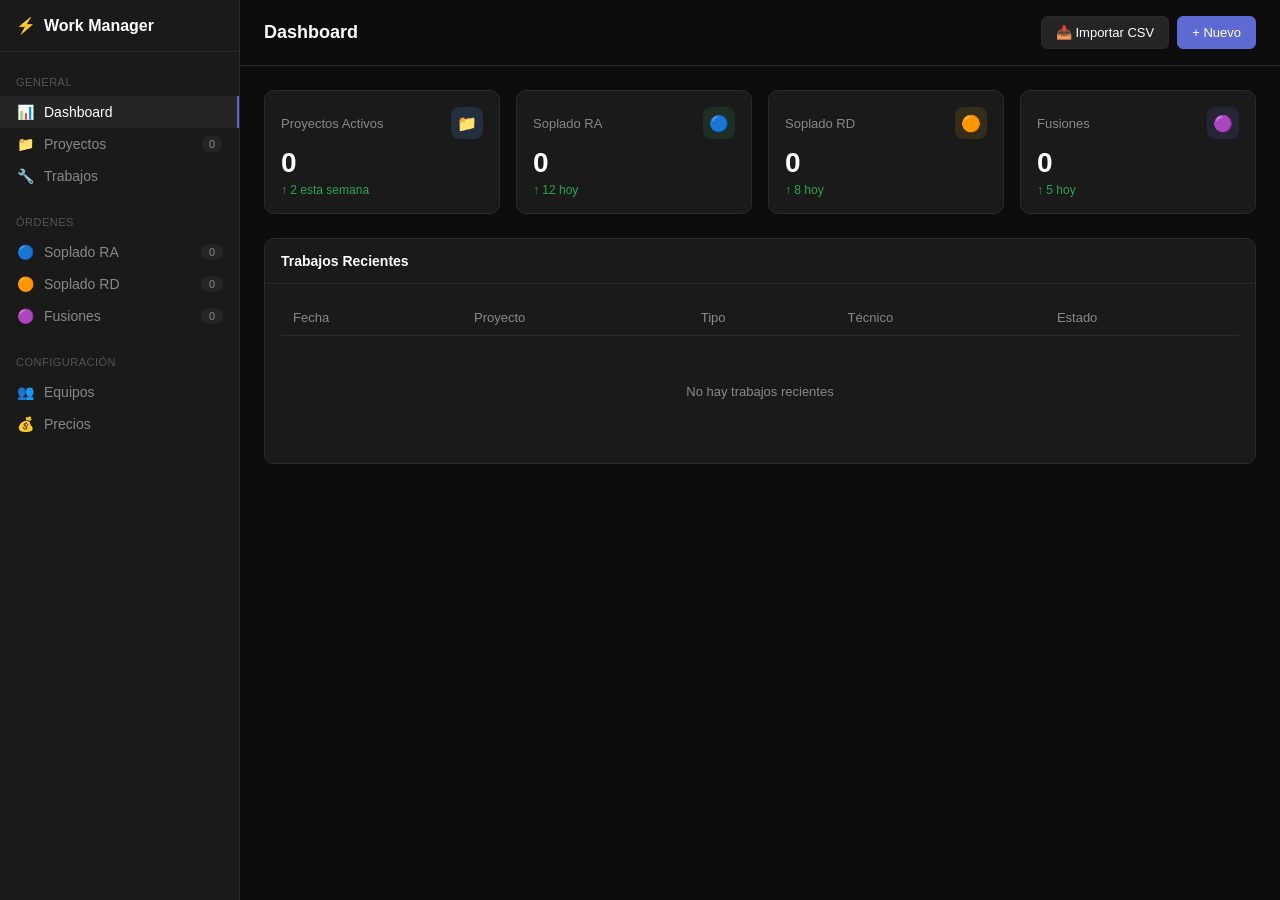
==== admin.html @ 39919bf6 "feat: Admin moderno estilo Linear/Notion con dark mode - Dashboard con KPIs y trabajos recientes - G" ====
<!DOCTYPE html>
<html lang="es">
<head>
    <meta charset="UTF-8">
    <meta name="viewport" content="width=device-width, initial-scale=1.0">
    <title>Work Manager - Admin</title>
    <style>
        * { margin: 0; padding: 0; box-sizing: border-box; }
        :root {
            --bg-primary: #0d0d0d;
            --bg-secondary: #1a1a1a;
            --bg-tertiary: #252525;
            --border: #2a2a2a;
            --text-primary: #ffffff;
            --text-secondary: #888;
            --text-muted: #555;
            --accent: #5e6ad2;
            --accent-hover: #6e7ae2;
            --success: #2da44e;
            --warning: #d29922;
            --danger: #f85149;
            --info: #58a6ff;
        }
        body {
            font-family: -apple-system, BlinkMacSystemFont, 'Segoe UI', Roboto, sans-serif;
            background: var(--bg-primary);
            color: var(--text-primary);
            display: flex;
            min-height: 100vh;
        }
        
        /* Sidebar */
        .sidebar {
            width: 240px;
            background: var(--bg-secondary);
            border-right: 1px solid var(--border);
            padding: 16px 0;
            display: flex;
            flex-direction: column;
        }
        .sidebar-header {
            padding: 0 16px 16px;
            border-bottom: 1px solid var(--border);
            margin-bottom: 8px;
        }
        .sidebar-header h1 {
            font-size: 16px;
            font-weight: 600;
            display: flex;
            align-items: center;
            gap: 8px;
        }
        .sidebar-header h1::before {
            content: "⚡";
        }
        .nav-section {
            padding: 8px 0;
        }
        .nav-section-title {
            font-size: 11px;
            text-transform: uppercase;
            color: var(--text-muted);
            padding: 8px 16px;
            letter-spacing: 0.5px;
        }
        .nav-item {
            display: flex;
            align-items: center;
            gap: 10px;
            padding: 8px 16px;
            color: var(--text-secondary);
            cursor: pointer;
            transition: all 0.15s;
            font-size: 14px;
        }
        .nav-item:hover {
            background: var(--bg-tertiary);
            color: var(--text-primary);
        }
        .nav-item.active {
            background: var(--bg-tertiary);
            color: var(--text-primary);
            border-right: 2px solid var(--accent);
        }
        .nav-item .icon { width: 18px; text-align: center; }
        .nav-item .badge {
            margin-left: auto;
            background: var(--bg-tertiary);
            padding: 2px 8px;
            border-radius: 10px;
            font-size: 11px;
        }
        
        /* Main Content */
        .main {
            flex: 1;
            display: flex;
            flex-direction: column;
            overflow: hidden;
        }
        .header {
            padding: 16px 24px;
            border-bottom: 1px solid var(--border);
            display: flex;
            align-items: center;
            justify-content: space-between;
        }
        .header h2 {
            font-size: 18px;
            font-weight: 600;
        }
        .header-actions {
            display: flex;
            gap: 8px;
        }
        .btn {
            padding: 8px 14px;
            border-radius: 6px;
            font-size: 13px;
            font-weight: 500;
            cursor: pointer;
            border: 1px solid var(--border);
            background: var(--bg-tertiary);
            color: var(--text-primary);
            transition: all 0.15s;
        }
        .btn:hover { background: #333; }
        .btn-primary {
            background: var(--accent);
            border-color: var(--accent);
        }
        .btn-primary:hover { background: var(--accent-hover); }
        
        .content {
            flex: 1;
            overflow-y: auto;
            padding: 24px;
        }
        
        /* KPI Cards */
        .kpi-grid {
            display: grid;
            grid-template-columns: repeat(auto-fit, minmax(200px, 1fr));
            gap: 16px;
            margin-bottom: 24px;
        }
        .kpi-card {
            background: var(--bg-secondary);
            border: 1px solid var(--border);
            border-radius: 10px;
            padding: 16px;
        }
        .kpi-header {
            display: flex;
            align-items: center;
            justify-content: space-between;
            margin-bottom: 8px;
        }
        .kpi-label {
            font-size: 13px;
            color: var(--text-secondary);
        }
        .kpi-icon {
            width: 32px;
            height: 32px;
            border-radius: 8px;
            display: flex;
            align-items: center;
            justify-content: center;
            font-size: 16px;
        }
        .kpi-icon.blue { background: rgba(88, 166, 255, 0.15); }
        .kpi-icon.green { background: rgba(45, 164, 78, 0.15); }
        .kpi-icon.orange { background: rgba(210, 153, 34, 0.15); }
        .kpi-icon.purple { background: rgba(94, 106, 210, 0.15); }
        .kpi-value {
            font-size: 28px;
            font-weight: 600;
        }
        .kpi-trend {
            font-size: 12px;
            margin-top: 4px;
        }
        .kpi-trend.up { color: var(--success); }
        .kpi-trend.down { color: var(--danger); }
        
        /* Cards */
        .card {
            background: var(--bg-secondary);
            border: 1px solid var(--border);
            border-radius: 10px;
            margin-bottom: 16px;
        }
        .card-header {
            padding: 14px 16px;
            border-bottom: 1px solid var(--border);
            display: flex;
            align-items: center;
            justify-content: space-between;
        }
        .card-title {
            font-size: 14px;
            font-weight: 600;
        }
        .card-body { padding: 16px; }
        
        /* Tables */
        .table-container {
            overflow-x: auto;
        }
        table {
            width: 100%;
            border-collapse: collapse;
            font-size: 13px;
        }
        th {
            text-align: left;
            padding: 10px 12px;
            color: var(--text-secondary);
            font-weight: 500;
            border-bottom: 1px solid var(--border);
        }
        td {
            padding: 12px;
            border-bottom: 1px solid var(--border);
        }
        tr:hover td { background: var(--bg-tertiary); }
        tr:last-child td { border-bottom: none; }
        
        /* Badges */
        .badge {
            display: inline-block;
            padding: 3px 8px;
            border-radius: 4px;
            font-size: 11px;
            font-weight: 500;
        }
        .badge-blue { background: rgba(88, 166, 255, 0.15); color: var(--info); }
        .badge-green { background: rgba(45, 164, 78, 0.15); color: var(--success); }
        .badge-orange { background: rgba(210, 153, 34, 0.15); color: var(--warning); }
        .badge-red { background: rgba(248, 81, 73, 0.15); color: var(--danger); }
        .badge-purple { background: rgba(94, 106, 210, 0.15); color: var(--accent); }
        .badge-gray { background: var(--bg-tertiary); color: var(--text-secondary); }
        
        /* Progress */
        .progress {
            height: 6px;
            background: var(--bg-tertiary);
            border-radius: 3px;
            overflow: hidden;
        }
        .progress-bar {
            height: 100%;
            background: var(--accent);
            transition: width 0.3s;
        }
        .progress-bar.green { background: var(--success); }
        
        /* Section visibility */
        .section { display: none; }
        .section.active { display: block; }
        
        /* Forms */
        .form-group { margin-bottom: 16px; }
        .form-label {
            display: block;
            font-size: 13px;
            color: var(--text-secondary);
            margin-bottom: 6px;
        }
        .form-input {
            width: 100%;
            padding: 10px 12px;
            background: var(--bg-tertiary);
            border: 1px solid var(--border);
            border-radius: 6px;
            color: var(--text-primary);
            font-size: 14px;
        }
        .form-input:focus {
            outline: none;
            border-color: var(--accent);
        }
        
        /* Modal */
        .modal-overlay {
            display: none;
            position: fixed;
            inset: 0;
            background: rgba(0,0,0,0.7);
            align-items: center;
            justify-content: center;
            z-index: 1000;
        }
        .modal-overlay.show { display: flex; }
        .modal {
            background: var(--bg-secondary);
            border: 1px solid var(--border);
            border-radius: 12px;
            width: 100%;
            max-width: 500px;
            max-height: 90vh;
            overflow: hidden;
        }
        .modal-header {
            padding: 16px;
            border-bottom: 1px solid var(--border);
            display: flex;
            align-items: center;
            justify-content: space-between;
        }
        .modal-title { font-size: 16px; font-weight: 600; }
        .modal-close {
            background: none;
            border: none;
            color: var(--text-secondary);
            font-size: 20px;
            cursor: pointer;
        }
        .modal-body { padding: 16px; overflow-y: auto; }
        .modal-footer {
            padding: 16px;
            border-top: 1px solid var(--border);
            display: flex;
            justify-content: flex-end;
            gap: 8px;
        }
        
        /* Empty state */
        .empty-state {
            text-align: center;
            padding: 48px;
            color: var(--text-secondary);
        }
        .empty-state .icon { font-size: 48px; margin-bottom: 16px; }
        
        /* Actions column */
        .actions { display: flex; gap: 4px; }
        .action-btn {
            padding: 4px 8px;
            background: var(--bg-tertiary);
            border: 1px solid var(--border);
            border-radius: 4px;
            cursor: pointer;
            font-size: 12px;
        }
        .action-btn:hover { background: #333; }
    </style>
</head>
<body>
    <!-- Sidebar -->
    <aside class="sidebar">
        <div class="sidebar-header">
            <h1>Work Manager</h1>
        </div>
        <nav class="nav-section">
            <div class="nav-section-title">General</div>
            <div class="nav-item active" data-section="dashboard">
                <span class="icon">📊</span> Dashboard
            </div>
            <div class="nav-item" data-section="projects">
                <span class="icon">📁</span> Proyectos
                <span class="badge" id="projectCount">0</span>
            </div>
            <div class="nav-item" data-section="works">
                <span class="icon">🔧</span> Trabajos
            </div>
        </nav>
        <nav class="nav-section">
            <div class="nav-section-title">Órdenes</div>
            <div class="nav-item" data-section="soplado-ra">
                <span class="icon">🔵</span> Soplado RA
                <span class="badge" id="raCount">0</span>
            </div>
            <div class="nav-item" data-section="soplado-rd">
                <span class="icon">🟠</span> Soplado RD
                <span class="badge" id="rdCount">0</span>
            </div>
            <div class="nav-item" data-section="fusion">
                <span class="icon">🟣</span> Fusiones
                <span class="badge" id="fusionCount">0</span>
            </div>
        </nav>
        <nav class="nav-section">
            <div class="nav-section-title">Configuración</div>
            <div class="nav-item" data-section="teams">
                <span class="icon">👥</span> Equipos
            </div>
            <div class="nav-item" data-section="prices">
                <span class="icon">💰</span> Precios
            </div>
        </nav>
    </aside>

    <!-- Main Content -->
    <main class="main">
        <header class="header">
            <h2 id="sectionTitle">Dashboard</h2>
            <div class="header-actions">
                <button class="btn" onclick="loadCSV()">📥 Importar CSV</button>
                <button class="btn btn-primary" id="newItemBtn" onclick="openNewModal()">+ Nuevo</button>
            </div>
        </header>
        
        <div class="content">
            <!-- Dashboard Section -->
            <section class="section active" id="section-dashboard">
                <div class="kpi-grid">
                    <div class="kpi-card">
                        <div class="kpi-header">
                            <span class="kpi-label">Proyectos Activos</span>
                            <div class="kpi-icon blue">📁</div>
                        </div>
                        <div class="kpi-value" id="kpiProjects">0</div>
                        <div class="kpi-trend up">↑ 2 esta semana</div>
                    </div>
                    <div class="kpi-card">
                        <div class="kpi-header">
                            <span class="kpi-label">Soplado RA</span>
                            <div class="kpi-icon green">🔵</div>
                        </div>
                        <div class="kpi-value" id="kpiRA">0</div>
                        <div class="kpi-trend up">↑ 12 hoy</div>
                    </div>
                    <div class="kpi-card">
                        <div class="kpi-header">
                            <span class="kpi-label">Soplado RD</span>
                            <div class="kpi-icon orange">🟠</div>
                        </div>
                        <div class="kpi-value" id="kpiRD">0</div>
                        <div class="kpi-trend up">↑ 8 hoy</div>
                    </div>
                    <div class="kpi-card">
                        <div class="kpi-header">
                            <span class="kpi-label">Fusiones</span>
                            <div class="kpi-icon purple">🟣</div>
                        </div>
                        <div class="kpi-value" id="kpiFusion">0</div>
                        <div class="kpi-trend up">↑ 5 hoy</div>
                    </div>
                </div>
                
                <div class="card">
                    <div class="card-header">
                        <span class="card-title">Trabajos Recientes</span>
                    </div>
                    <div class="card-body">
                        <div class="table-container">
                            <table>
                                <thead>
                                    <tr>
                                        <th>Fecha</th>
                                        <th>Proyecto</th>
                                        <th>Tipo</th>
                                        <th>Técnico</th>
                                        <th>Estado</th>
                                    </tr>
                                </thead>
                                <tbody id="recentWorksBody">
                                    <tr><td colspan="5" class="empty-state">Cargando...</td></tr>
                                </tbody>
                            </table>
                        </div>
                    </div>
                </div>
            </section>
            
            <!-- Projects Section -->
            <section class="section" id="section-projects">
                <div class="card">
                    <div class="card-header">
                        <span class="card-title">Todos los Proyectos</span>
                    </div>
                    <div class="card-body">
                        <div class="table-container">
                            <table>
                                <thead>
                                    <tr>
                                        <th>Código</th>
                                        <th>Nombre</th>
                                        <th>Cliente</th>
                                        <th>Estado</th>
                                        <th>Progreso</th>
                                        <th>Acciones</th>
                                    </tr>
                                </thead>
                                <tbody id="projectsBody"></tbody>
                            </table>
                        </div>
                    </div>
                </div>
            </section>
            
            <!-- Works Section -->
            <section class="section" id="section-works">
                <div class="card">
                    <div class="card-header">
                        <span class="card-title">Gestión de Trabajos</span>
                    </div>
                    <div class="card-body">
                        <div class="table-container">
                            <table>
                                <thead>
                                    <tr>
                                        <th>Fecha</th>
                                        <th>Proyecto</th>
                                        <th>DP</th>
                                        <th>Tipo</th>
                                        <th>Técnico</th>
                                        <th>Estado</th>
                                        <th>Acciones</th>
                                    </tr>
                                </thead>
                                <tbody id="worksBody"></tbody>
                            </table>
                        </div>
                    </div>
                </div>
            </section>
            
            <!-- Soplado RA Section -->
            <section class="section" id="section-soplado-ra">
                <div class="card">
                    <div class="card-header">
                        <span class="card-title">Órdenes Soplado RA</span>
                    </div>
                    <div class="card-body">
                        <div class="table-container">
                            <table>
                                <thead>
                                    <tr>
                                        <th>Fecha</th>
                                        <th>Proyecto</th>
                                        <th>Técnico</th>
                                        <th>Fibras</th>
                                        <th>Metros</th>
                                        <th>Color</th>
                                        <th>Acciones</th>
                                    </tr>
                                </thead>
                                <tbody id="raBody"></tbody>
                            </table>
                        </div>
                    </div>
                </div>
            </section>
            
            <!-- Soplado RD Section -->
            <section class="section" id="section-soplado-rd">
                <div class="card">
                    <div class="card-header">
                        <span class="card-title">Órdenes Soplado RD</span>
                    </div>
                    <div class="card-body">
                        <div class="table-container">
                            <table>
                                <thead>
                                    <tr>
                                        <th>Fecha</th>
                                        <th>Proyecto</th>
                                        <th>DP</th>
                                        <th>Calle</th>
                                        <th>KA</th>
                                        <th>Técnico</th>
                                        <th>Metros</th>
                                        <th>Acciones</th>
                                    </tr>
                                </thead>
                                <tbody id="rdBody"></tbody>
                            </table>
                        </div>
                    </div>
                </div>
            </section>
            
            <!-- Fusion Section -->
            <section class="section" id="section-fusion">
                <div class="card">
                    <div class="card-header">
                        <span class="card-title">Órdenes de Fusión</span>
                    </div>
                    <div class="card-body">
                        <div class="table-container">
                            <table>
                                <thead>
                                    <tr>
                                        <th>Fecha</th>
                                        <th>Proyecto</th>
                                        <th>DP</th>
                                        <th>Técnico</th>
                                        <th>Fusiones</th>
                                        <th>Acciones</th>
                                    </tr>
                                </thead>
                                <tbody id="fusionBody"></tbody>
                            </table>
                        </div>
                    </div>
                </div>
            </section>
            
            <!-- Teams Section -->
            <section class="section" id="section-teams">
                <div class="card">
                    <div class="card-header">
                        <span class="card-title">Equipos de Trabajo</span>
                    </div>
                    <div class="card-body">
                        <div class="empty-state">
                            <div class="icon">👥</div>
                            <p>Gestión de equipos próximamente</p>
                        </div>
                    </div>
                </div>
            </section>
            
            <!-- Prices Section -->
            <section class="section" id="section-prices">
                <div class="card">
                    <div class="card-header">
                        <span class="card-title">Tabla de Precios</span>
                    </div>
                    <div class="card-body">
                        <div class="table-container">
                            <table>
                                <thead>
                                    <tr>
                                        <th>Código</th>
                                        <th>Descripción</th>
                                        <th>Unidad</th>
                                        <th>Precio</th>
                                    </tr>
                                </thead>
                                <tbody id="pricesBody"></tbody>
                            </table>
                        </div>
                    </div>
                </div>
            </section>
        </div>
    </main>
    
    <!-- Modal -->
    <div class="modal-overlay" id="modal">
        <div class="modal">
            <div class="modal-header">
                <span class="modal-title" id="modalTitle">Nuevo</span>
                <button class="modal-close" onclick="closeModal()">&times;</button>
            </div>
            <div class="modal-body" id="modalBody"></div>
            <div class="modal-footer">
                <button class="btn" onclick="closeModal()">Cancelar</button>
                <button class="btn btn-primary" onclick="saveModal()">Guardar</button>
            </div>
        </div>
    </div>
    
    <input type="file" id="csvInput" accept=".csv" style="display:none" onchange="handleCSV(this)">

    <script>
        // ============================================
        // DATABASE (shared with win98 app)
        // ============================================
        let db = null;
        let projects = [], clients = [], ordersRA = [], ordersRD = [], ordersFusion = [], goStatus = [];
        let currentSection = 'dashboard';
        let editingItem = null;
        
        async function openDB() {
            return new Promise((resolve, reject) => {
                const req = indexedDB.open('WorkManagerDB', 3);
                req.onupgradeneeded = e => {
                    const d = e.target.result;
                    if (!d.objectStoreNames.contains('orders')) d.createObjectStore('orders', { keyPath:'id', autoIncrement:true });
                    if (!d.objectStoreNames.contains('clients')) d.createObjectStore('clients', { keyPath:'id', autoIncrement:true });
                    if (!d.objectStoreNames.contains('orders_ra')) d.createObjectStore('orders_ra', { keyPath:'id', autoIncrement:true });
                    if (!d.objectStoreNames.contains('orders_rd')) d.createObjectStore('orders_rd', { keyPath:'id', autoIncrement:true });
                    if (!d.objectStoreNames.contains('orders_fusion')) d.createObjectStore('orders_fusion', { keyPath:'id', autoIncrement:true });
                    if (!d.objectStoreNames.contains('projects')) d.createObjectStore('projects', { keyPath:'id', autoIncrement:true });
                    if (!d.objectStoreNames.contains('go_status')) d.createObjectStore('go_status', { keyPath:'id', autoIncrement:true });
                };
                req.onsuccess = e => { db = e.target.result; resolve(); };
                req.onerror = e => reject(e);
            });
        }
        
        function dbGetAll(store) {
            return new Promise(r => {
                const tx = db.transaction(store, 'readonly');
                tx.objectStore(store).getAll().onsuccess = e => r(e.target.result || []);
            });
        }
        
        function dbPut(store, obj) {
            return new Promise(r => {
                const tx = db.transaction(store, 'readwrite');
                const s = tx.objectStore(store);
                const req = obj.id ? s.put(obj) : s.add(obj);
                req.onsuccess = e => r(e.target.result);
            });
        }
        
        function dbDelete(store, id) {
            return new Promise(r => {
                const tx = db.transaction(store, 'readwrite');
                tx.objectStore(store).delete(id).onsuccess = () => r();
            });
        }
        
        async function loadAll() {
            projects = await dbGetAll('projects');
            clients = await dbGetAll('clients');
            ordersRA = await dbGetAll('orders_ra');
            ordersRD = await dbGetAll('orders_rd');
            ordersFusion = await dbGetAll('orders_fusion');
            goStatus = await dbGetAll('go_status');
            updateCounts();
            renderCurrentSection();
        }
        
        function updateCounts() {
            const projectCodes = new Set([
                ...clients.map(c => c.projectCode),
                ...ordersRA.map(o => o.projectCode),
                ...ordersRD.map(o => o.projectCode),
                ...ordersFusion.map(o => o.projectCode)
            ].filter(Boolean));
            
            document.getElementById('projectCount').textContent = projectCodes.size;
            document.getElementById('raCount').textContent = ordersRA.length;
            document.getElementById('rdCount').textContent = ordersRD.length;
            document.getElementById('fusionCount').textContent = ordersFusion.length;
            
            document.getElementById('kpiProjects').textContent = projectCodes.size;
            document.getElementById('kpiRA').textContent = ordersRA.length;
            document.getElementById('kpiRD').textContent = ordersRD.length;
            document.getElementById('kpiFusion').textContent = ordersFusion.length;
        }
        
        // ============================================
        // NAVIGATION
        // ============================================
        document.querySelectorAll('.nav-item').forEach(item => {
            item.addEventListener('click', () => {
                const section = item.dataset.section;
                if (!section) return;
                
                document.querySelectorAll('.nav-item').forEach(i => i.classList.remove('active'));
                item.classList.add('active');
                
                document.querySelectorAll('.section').forEach(s => s.classList.remove('active'));
                document.getElementById('section-' + section).classList.add('active');
                
                const titles = {
                    'dashboard': 'Dashboard',
                    'projects': 'Proyectos',
                    'works': 'Trabajos',
                    'soplado-ra': 'Soplado RA',
                    'soplado-rd': 'Soplado RD',
                    'fusion': 'Fusiones',
                    'teams': 'Equipos',
                    'prices': 'Precios'
                };
                document.getElementById('sectionTitle').textContent = titles[section] || section;
                currentSection = section;
                renderCurrentSection();
            });
        });
        
        // ============================================
        // RENDER FUNCTIONS
        // ============================================
        function renderCurrentSection() {
            switch(currentSection) {
                case 'dashboard': renderDashboard(); break;
                case 'projects': renderProjects(); break;
                case 'soplado-ra': renderRA(); break;
                case 'soplado-rd': renderRD(); break;
                case 'fusion': renderFusion(); break;
                case 'works': renderWorks(); break;
            }
        }
        
        function renderDashboard() {
            const allWorks = [
                ...ordersRA.map(o => ({...o, type: 'RA', badge: 'blue'})),
                ...ordersRD.map(o => ({...o, type: 'RD', badge: 'orange'})),
                ...ordersFusion.map(o => ({...o, type: 'Fusion', badge: 'purple'}))
            ].sort((a, b) => (b.startDate || b.timestamp || '').localeCompare(a.startDate || a.timestamp || ''))
             .slice(0, 10);
            
            const tbody = document.getElementById('recentWorksBody');
            tbody.innerHTML = allWorks.length ? allWorks.map(w => `
                <tr>
                    <td>${w.startDate || w.timestamp || '-'}</td>
                    <td>${w.projectCode || '-'}</td>
                    <td><span class="badge badge-${w.badge}">${w.type}</span></td>
                    <td>${w.technician || '-'}</td>
                    <td><span class="badge badge-green">Completado</span></td>
                </tr>
            `).join('') : '<tr><td colspan="5" class="empty-state">No hay trabajos recientes</td></tr>';
        }
        
        function renderProjects() {
            const projectCodes = [...new Set([
                ...clients.map(c => c.projectCode),
                ...ordersRA.map(o => o.projectCode),
                ...ordersRD.map(o => o.projectCode),
                ...ordersFusion.map(o => o.projectCode)
            ].filter(Boolean))];
            
            const tbody = document.getElementById('projectsBody');
            tbody.innerHTML = projectCodes.length ? projectCodes.map(code => {
                const proj = projects.find(p => p.code === code) || {};
                const clientCount = clients.filter(c => c.projectCode === code).length;
                const fertig = clients.filter(c => c.projectCode === code && c.status === 'Fertig').length;
                const progress = clientCount ? Math.round(fertig / clientCount * 100) : 0;
                const status = proj.status || 'active';
                const statusBadge = {
                    'active': 'badge-green',
                    'paused': 'badge-orange',
                    'completed': 'badge-blue',
                    'cancelled': 'badge-red'
                }[status] || 'badge-gray';
                const statusText = {
                    'active': 'Activo',
                    'paused': 'Pausado',
                    'completed': 'Completado',
                    'cancelled': 'Cancelado'
                }[status] || status;
                
                return `
                    <tr>
                        <td><strong>${code}</strong></td>
                        <td>${proj.name || '-'}</td>
                        <td>${proj.client || '-'}</td>
                        <td><span class="badge ${statusBadge}">${statusText}</span></td>
                        <td style="min-width:120px">
                            <div class="progress"><div class="progress-bar green" style="width:${progress}%"></div></div>
                            <small style="color:var(--text-secondary)">${fertig}/${clientCount} (${progress}%)</small>
                        </td>
                        <td class="actions">
                            <button class="action-btn" onclick="editProject('${code}')">✏️</button>
                            <button class="action-btn" onclick="deleteProject('${code}')">🗑️</button>
                        </td>
                    </tr>
                `;
            }).join('') : '<tr><td colspan="6" class="empty-state">No hay proyectos</td></tr>';
        }
        
        function renderRA() {
            const tbody = document.getElementById('raBody');
            tbody.innerHTML = ordersRA.length ? ordersRA.map(o => `
                <tr>
                    <td>${o.startDate || o.timestamp || '-'}</td>
                    <td>${o.projectCode || '-'}</td>
                    <td>${o.technician || '-'}</td>
                    <td>${o.fibers || '-'}</td>
                    <td>${o.meters || '-'}</td>
                    <td>${o.color || '-'}</td>
                    <td class="actions">
                        <button class="action-btn" onclick="editOrder('ra', ${o.id})">✏️</button>
                        <button class="action-btn" onclick="deleteOrder('orders_ra', ${o.id})">🗑️</button>
                    </td>
                </tr>
            `).join('') : '<tr><td colspan="7" class="empty-state">No hay órdenes RA</td></tr>';
        }
        
        function renderRD() {
            const tbody = document.getElementById('rdBody');
            tbody.innerHTML = ordersRD.length ? ordersRD.map(o => `
                <tr>
                    <td>${o.startDate || o.timestamp || '-'}</td>
                    <td>${o.projectCode || '-'}</td>
                    <td>${o.dp || '-'}</td>
                    <td>${o.street || '-'}</td>
                    <td>${o.ka || '-'}</td>
                    <td>${o.technician || '-'}</td>
                    <td>${o.meters || '-'}</td>
                    <td class="actions">
                        <button class="action-btn" onclick="editOrder('rd', ${o.id})">✏️</button>
                        <button class="action-btn" onclick="deleteOrder('orders_rd', ${o.id})">🗑️</button>
                    </td>
                </tr>
            `).join('') : '<tr><td colspan="8" class="empty-state">No hay órdenes RD</td></tr>';
        }
        
        function renderFusion() {
            const tbody = document.getElementById('fusionBody');
            tbody.innerHTML = ordersFusion.length ? ordersFusion.map(o => `
                <tr>
                    <td>${o.startDate || o.timestamp || '-'}</td>
                    <td>${o.projectCode || '-'}</td>
                    <td>${o.dp || '-'}</td>
                    <td>${o.technician || '-'}</td>
                    <td>${o.splices || '-'}</td>
                    <td class="actions">
                        <button class="action-btn" onclick="editOrder('fusion', ${o.id})">✏️</button>
                        <button class="action-btn" onclick="deleteOrder('orders_fusion', ${o.id})">🗑️</button>
                    </td>
                </tr>
            `).join('') : '<tr><td colspan="6" class="empty-state">No hay órdenes de fusión</td></tr>';
        }
        
        function renderWorks() {
            const allWorks = [
                ...ordersRA.map(o => ({...o, type: 'RA', store: 'orders_ra'})),
                ...ordersRD.map(o => ({...o, type: 'RD', store: 'orders_rd'})),
                ...ordersFusion.map(o => ({...o, type: 'Fusion', store: 'orders_fusion'}))
            ].sort((a, b) => (b.startDate || b.timestamp || '').localeCompare(a.startDate || a.timestamp || ''));
            
            const tbody = document.getElementById('worksBody');
            tbody.innerHTML = allWorks.length ? allWorks.map(w => {
                const badge = w.type === 'RA' ? 'blue' : w.type === 'RD' ? 'orange' : 'purple';
                return `
                    <tr>
                        <td>${w.startDate || w.timestamp || '-'}</td>
                        <td>${w.projectCode || '-'}</td>
                        <td>${w.dp || '-'}</td>
                        <td><span class="badge badge-${badge}">${w.type}</span></td>
                        <td>${w.technician || '-'}</td>
                        <td><span class="badge badge-green">✓</span></td>
                        <td class="actions">
                            <button class="action-btn" onclick="editOrder('${w.type.toLowerCase()}', ${w.id})">✏️</button>
                            <button class="action-btn" onclick="deleteOrder('${w.store}', ${w.id})">🗑️</button>
                        </td>
                    </tr>
                `;
            }).join('') : '<tr><td colspan="7" class="empty-state">No hay trabajos</td></tr>';
        }
        
        // ============================================
        // CRUD OPERATIONS
        // ============================================
        function openNewModal() {
            editingItem = null;
            const modalForms = {
                'projects': projectForm(),
                'soplado-ra': raForm(),
                'soplado-rd': rdForm(),
                'fusion': fusionForm()
            };
            
            const form = modalForms[currentSection];
            if (form) {
                document.getElementById('modalTitle').textContent = 'Nuevo ' + document.getElementById('sectionTitle').textContent;
                document.getElementById('modalBody').innerHTML = form;
                document.getElementById('modal').classList.add('show');
            }
        }
        
        function projectForm(data = {}) {
            return `
                <div class="form-group">
                    <label class="form-label">Código *</label>
                    <input class="form-input" id="f_code" value="${data.code || ''}" ${data.code ? 'readonly' : ''}>
                </div>
                <div class="form-group">
                    <label class="form-label">Nombre</label>
                    <input class="form-input" id="f_name" value="${data.name || ''}">
                </div>
                <div class="form-group">
                    <label class="form-label">Cliente</label>
                    <input class="form-input" id="f_client" value="${data.client || ''}">
                </div>
                <div class="form-group">
                    <label class="form-label">Ubicación</label>
                    <input class="form-input" id="f_location" value="${data.location || ''}">
                </div>
                <div class="form-group">
                    <label class="form-label">Estado</label>
                    <select class="form-input" id="f_status">
                        <option value="active" ${data.status==='active'?'selected':''}>Activo</option>
                        <option value="paused" ${data.status==='paused'?'selected':''}>Pausado</option>
                        <option value="completed" ${data.status==='completed'?'selected':''}>Completado</option>
                        <option value="cancelled" ${data.status==='cancelled'?'selected':''}>Cancelado</option>
                    </select>
                </div>
                <input type="hidden" id="f_id" value="${data.id || ''}">
            `;
        }
        
        function raForm(data = {}) {
            return `
                <div class="form-group">
                    <label class="form-label">Proyecto</label>
                    <input class="form-input" id="f_projectCode" value="${data.projectCode || ''}">
                </div>
                <div class="form-group">
                    <label class="form-label">Técnico</label>
                    <input class="form-input" id="f_technician" value="${data.technician || ''}">
                </div>
                <div class="form-group">
                    <label class="form-label">Fecha</label>
                    <input class="form-input" type="date" id="f_startDate" value="${data.startDate || ''}">
                </div>
                <div class="form-group">
                    <label class="form-label">Fibras</label>
                    <input class="form-input" type="number" id="f_fibers" value="${data.fibers || ''}">
                </div>
                <div class="form-group">
                    <label class="form-label">Metros</label>
                    <input class="form-input" type="number" id="f_meters" value="${data.meters || ''}">
                </div>
                <div class="form-group">
                    <label class="form-label">Color</label>
                    <input class="form-input" id="f_color" value="${data.color || ''}">
                </div>
                <input type="hidden" id="f_id" value="${data.id || ''}">
            `;
        }
        
        function rdForm(data = {}) {
            return `
                <div class="form-group">
                    <label class="form-label">Proyecto</label>
                    <input class="form-input" id="f_projectCode" value="${data.projectCode || ''}">
                </div>
                <div class="form-group">
                    <label class="form-label">DP</label>
                    <input class="form-input" id="f_dp" value="${data.dp || ''}">
                </div>
                <div class="form-group">
                    <label class="form-label">Calle</label>
                    <input class="form-input" id="f_street" value="${data.street || ''}">
                </div>
                <div class="form-group">
                    <label class="form-label">KA</label>
                    <input class="form-input" id="f_ka" value="${data.ka || ''}">
                </div>
                <div class="form-group">
                    <label class="form-label">Técnico</label>
                    <input class="form-input" id="f_technician" value="${data.technician || ''}">
                </div>
                <div class="form-group">
                    <label class="form-label">Metros</label>
                    <input class="form-input" type="number" id="f_meters" value="${data.meters || ''}">
                </div>
                <input type="hidden" id="f_id" value="${data.id || ''}">
            `;
        }
        
        function fusionForm(data = {}) {
            return `
                <div class="form-group">
                    <label class="form-label">Proyecto</label>
                    <input class="form-input" id="f_projectCode" value="${data.projectCode || ''}">
                </div>
                <div class="form-group">
                    <label class="form-label">DP</label>
                    <input class="form-input" id="f_dp" value="${data.dp || ''}">
                </div>
                <div class="form-group">
                    <label class="form-label">Técnico</label>
                    <input class="form-input" id="f_technician" value="${data.technician || ''}">
                </div>
                <div class="form-group">
                    <label class="form-label">Fecha</label>
                    <input class="form-input" type="date" id="f_startDate" value="${data.startDate || ''}">
                </div>
                <div class="form-group">
                    <label class="form-label">Fusiones</label>
                    <input class="form-input" type="number" id="f_splices" value="${data.splices || ''}">
                </div>
                <input type="hidden" id="f_id" value="${data.id || ''}">
            `;
        }
        
        function editProject(code) {
            const proj = projects.find(p => p.code === code) || { code };
            editingItem = { type: 'project', data: proj };
            document.getElementById('modalTitle').textContent = 'Editar Proyecto';
            document.getElementById('modalBody').innerHTML = projectForm(proj);
            document.getElementById('modal').classList.add('show');
        }
        
        function editOrder(type, id) {
            let order, form;
            if (type === 'ra') {
                order = ordersRA.find(o => o.id === id);
                form = raForm(order);
            } else if (type === 'rd') {
                order = ordersRD.find(o => o.id === id);
                form = rdForm(order);
            } else {
                order = ordersFusion.find(o => o.id === id);
                form = fusionForm(order);
            }
            
            editingItem = { type, data: order };
            document.getElementById('modalTitle').textContent = 'Editar Orden';
            document.getElementById('modalBody').innerHTML = form;
            document.getElementById('modal').classList.add('show');
        }
        
        async function deleteOrder(store, id) {
            if (!confirm('¿Eliminar este registro?')) return;
            await dbDelete(store, id);
            await loadAll();
        }
        
        async function deleteProject(code) {
            if (!confirm('¿Eliminar proyecto ' + code + ' y todos sus datos?')) return;
            
            const proj = projects.find(p => p.code === code);
            if (proj) await dbDelete('projects', proj.id);
            
            // Also delete related orders
            for (const o of ordersRA.filter(o => o.projectCode === code)) await dbDelete('orders_ra', o.id);
            for (const o of ordersRD.filter(o => o.projectCode === code)) await dbDelete('orders_rd', o.id);
            for (const o of ordersFusion.filter(o => o.projectCode === code)) await dbDelete('orders_fusion', o.id);
            for (const c of clients.filter(c => c.projectCode === code)) await dbDelete('clients', c.id);
            
            await loadAll();
        }
        
        function closeModal() {
            document.getElementById('modal').classList.remove('show');
            editingItem = null;
        }
        
        async function saveModal() {
            const g = id => (document.getElementById('f_'+id)?.value || '').trim();
            const existingId = g('id');
            const today = new Date().toISOString().split('T')[0];
            
            if (currentSection === 'projects' || editingItem?.type === 'project') {
                const data = {
                    code: g('code'),
                    name: g('name'),
                    client: g('client'),
                    location: g('location'),
                    status: g('status'),
                    updatedAt: new Date().toISOString()
                };
                if (existingId) data.id = parseInt(existingId);
                else data.createdAt = new Date().toISOString();
                await dbPut('projects', data);
            } else if (currentSection === 'soplado-ra' || editingItem?.type === 'ra') {
                const data = {
                    projectCode: g('projectCode'),
                    technician: g('technician'),
                    startDate: g('startDate') || today,
                    fibers: g('fibers'),
                    meters: g('meters'),
                    color: g('color'),
                    timestamp: today
                };
                if (existingId) data.id = parseInt(existingId);
                await dbPut('orders_ra', data);
            } else if (currentSection === 'soplado-rd' || editingItem?.type === 'rd') {
                const data = {
                    projectCode: g('projectCode'),
                    dp: g('dp'),
                    street: g('street'),
                    ka: g('ka'),
                    technician: g('technician'),
                    meters: g('meters'),
                    timestamp: today
                };
                if (existingId) data.id = parseInt(existingId);
                await dbPut('orders_rd', data);
            } else if (currentSection === 'fusion' || editingItem?.type === 'fusion') {
                const data = {
                    projectCode: g('projectCode'),
                    dp: g('dp'),
                    technician: g('technician'),
                    startDate: g('startDate') || today,
                    splices: g('splices'),
                    timestamp: today
                };
                if (existingId) data.id = parseInt(existingId);
                await dbPut('orders_fusion', data);
            }
            
            closeModal();
            await loadAll();
        }
        
        // ============================================
        // CSV IMPORT
        // ============================================
        function loadCSV() {
            document.getElementById('csvInput').click();
        }
        
        function handleCSV(input) {
            const file = input.files[0];
            if (!file) return;
            
            const reader = new FileReader();
            reader.onload = async (e) => {
                // Redirect to main app for CSV processing
                alert('Para importar CSV, usa la app principal (index.html) que tiene el parser completo.');
            };
            reader.readAsText(file);
            input.value = '';
        }
        
        // ============================================
        // INIT
        // ============================================
        (async () => {
            await openDB();
            await loadAll();
        })();
    </script>
</body>
</html>
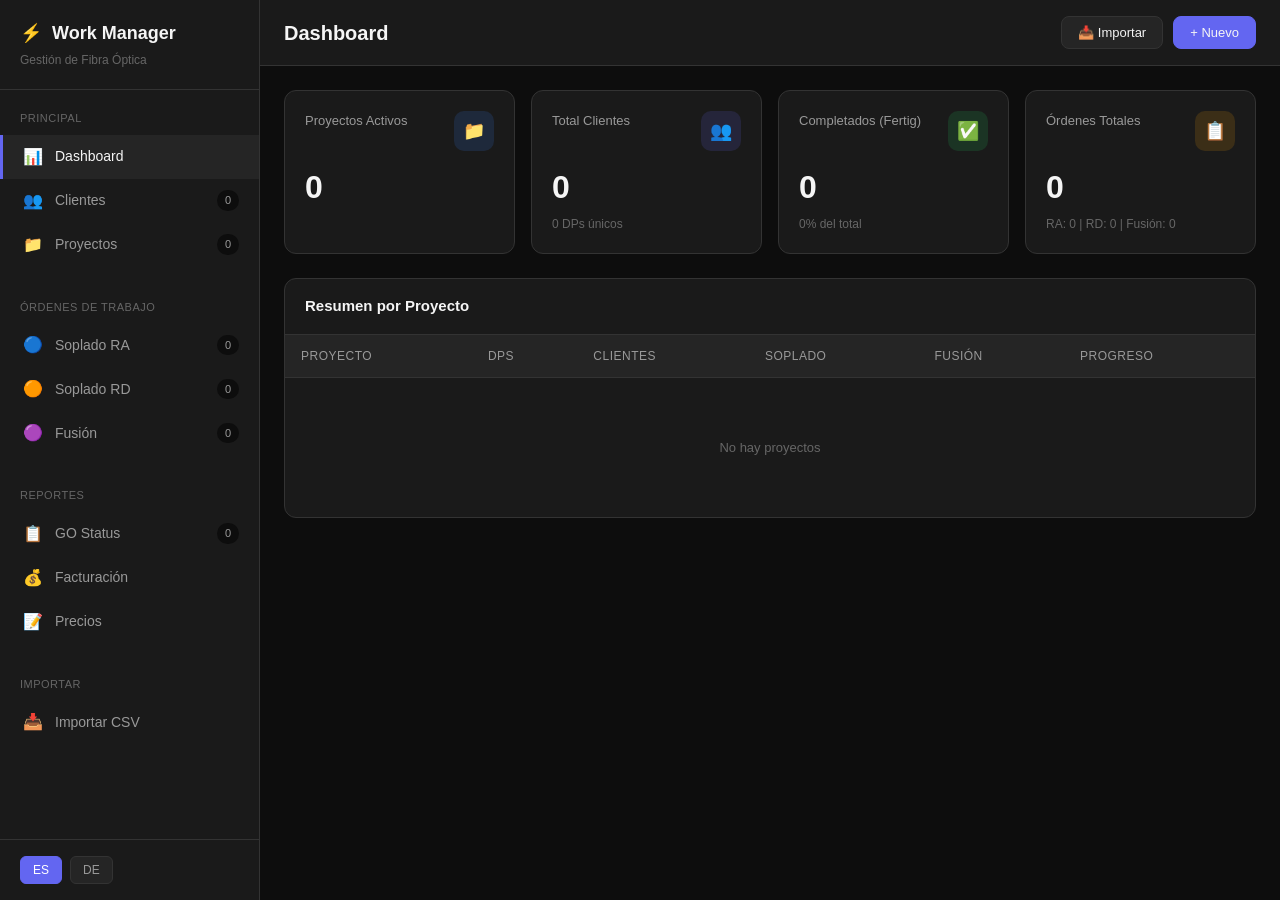
==== commit 0c0bf814: "feat: Admin completo con toda la funcionalidad migrada - Dashboard con KPIs y resumen por proyecto -" ====
--- a/admin.html
+++ b/admin.html
@@ -10,68 +10,76 @@
             --bg-primary: #0d0d0d;
             --bg-secondary: #1a1a1a;
             --bg-tertiary: #252525;
-            --border: #2a2a2a;
-            --text-primary: #ffffff;
-            --text-secondary: #888;
-            --text-muted: #555;
-            --accent: #5e6ad2;
-            --accent-hover: #6e7ae2;
-            --success: #2da44e;
-            --warning: #d29922;
-            --danger: #f85149;
-            --info: #58a6ff;
+            --bg-hover: #2d2d2d;
+            --border: #333;
+            --border-light: #444;
+            --text-primary: #f5f5f5;
+            --text-secondary: #999;
+            --text-muted: #666;
+            --accent: #6366f1;
+            --accent-hover: #818cf8;
+            --success: #22c55e;
+            --warning: #f59e0b;
+            --danger: #ef4444;
+            --info: #3b82f6;
         }
         body {
-            font-family: -apple-system, BlinkMacSystemFont, 'Segoe UI', Roboto, sans-serif;
+            font-family: -apple-system, BlinkMacSystemFont, 'Inter', 'Segoe UI', sans-serif;
             background: var(--bg-primary);
             color: var(--text-primary);
             display: flex;
             min-height: 100vh;
+            font-size: 14px;
+            line-height: 1.5;
         }
         
         /* Sidebar */
         .sidebar {
-            width: 240px;
+            width: 260px;
             background: var(--bg-secondary);
             border-right: 1px solid var(--border);
-            padding: 16px 0;
             display: flex;
             flex-direction: column;
+            position: fixed;
+            height: 100vh;
+            overflow-y: auto;
         }
         .sidebar-header {
-            padding: 0 16px 16px;
+            padding: 20px;
             border-bottom: 1px solid var(--border);
-            margin-bottom: 8px;
         }
         .sidebar-header h1 {
-            font-size: 16px;
+            font-size: 18px;
             font-weight: 600;
             display: flex;
             align-items: center;
-            gap: 8px;
-        }
-        .sidebar-header h1::before {
-            content: "⚡";
-        }
-        .nav-section {
-            padding: 8px 0;
-        }
+            gap: 10px;
+        }
+        .sidebar-header h1::before { content: "⚡"; }
+        .sidebar-header .subtitle {
+            font-size: 12px;
+            color: var(--text-muted);
+            margin-top: 4px;
+        }
+        .nav-section { padding: 12px 0; }
         .nav-section-title {
             font-size: 11px;
             text-transform: uppercase;
             color: var(--text-muted);
-            padding: 8px 16px;
+            padding: 8px 20px;
             letter-spacing: 0.5px;
+            font-weight: 500;
         }
         .nav-item {
             display: flex;
             align-items: center;
-            gap: 10px;
-            padding: 8px 16px;
+            gap: 12px;
+            padding: 10px 20px;
             color: var(--text-secondary);
             cursor: pointer;
             transition: all 0.15s;
             font-size: 14px;
+            border-left: 3px solid transparent;
         }
         .nav-item:hover {
             background: var(--bg-tertiary);
@@ -80,23 +88,48 @@
         .nav-item.active {
             background: var(--bg-tertiary);
             color: var(--text-primary);
-            border-right: 2px solid var(--accent);
-        }
-        .nav-item .icon { width: 18px; text-align: center; }
+            border-left-color: var(--accent);
+        }
+        .nav-item .icon { font-size: 16px; width: 20px; text-align: center; }
         .nav-item .badge {
             margin-left: auto;
+            background: var(--bg-primary);
+            padding: 2px 8px;
+            border-radius: 12px;
+            font-size: 11px;
+            font-weight: 500;
+        }
+        .sidebar-footer {
+            margin-top: auto;
+            padding: 16px 20px;
+            border-top: 1px solid var(--border);
+        }
+        .lang-switch {
+            display: flex;
+            gap: 8px;
+        }
+        .lang-btn {
+            padding: 6px 12px;
             background: var(--bg-tertiary);
-            padding: 2px 8px;
-            border-radius: 10px;
-            font-size: 11px;
-        }
-        
-        /* Main Content */
+            border: 1px solid var(--border);
+            border-radius: 6px;
+            color: var(--text-secondary);
+            cursor: pointer;
+            font-size: 12px;
+        }
+        .lang-btn.active {
+            background: var(--accent);
+            border-color: var(--accent);
+            color: white;
+        }
+        
+        /* Main */
         .main {
             flex: 1;
+            margin-left: 260px;
             display: flex;
             flex-direction: column;
-            overflow: hidden;
+            min-height: 100vh;
         }
         .header {
             padding: 16px 24px;
@@ -104,18 +137,19 @@
             display: flex;
             align-items: center;
             justify-content: space-between;
-        }
-        .header h2 {
-            font-size: 18px;
-            font-weight: 600;
-        }
-        .header-actions {
-            display: flex;
-            gap: 8px;
-        }
+            background: var(--bg-secondary);
+            position: sticky;
+            top: 0;
+            z-index: 100;
+        }
+        .header-left { display: flex; align-items: center; gap: 16px; }
+        .header h2 { font-size: 20px; font-weight: 600; }
+        .header-actions { display: flex; gap: 10px; }
+        
+        /* Buttons */
         .btn {
-            padding: 8px 14px;
-            border-radius: 6px;
+            padding: 8px 16px;
+            border-radius: 8px;
             font-size: 13px;
             font-weight: 500;
             cursor: pointer;
@@ -123,64 +157,58 @@
             background: var(--bg-tertiary);
             color: var(--text-primary);
             transition: all 0.15s;
-        }
-        .btn:hover { background: #333; }
-        .btn-primary {
-            background: var(--accent);
-            border-color: var(--accent);
-        }
+            display: inline-flex;
+            align-items: center;
+            gap: 6px;
+        }
+        .btn:hover { background: var(--bg-hover); border-color: var(--border-light); }
+        .btn-primary { background: var(--accent); border-color: var(--accent); }
         .btn-primary:hover { background: var(--accent-hover); }
-        
-        .content {
-            flex: 1;
-            overflow-y: auto;
-            padding: 24px;
-        }
-        
-        /* KPI Cards */
+        .btn-success { background: var(--success); border-color: var(--success); }
+        .btn-sm { padding: 5px 10px; font-size: 12px; }
+        .btn-icon { padding: 6px 8px; }
+        
+        /* Content */
+        .content { flex: 1; padding: 24px; overflow-y: auto; }
+        
+        /* KPIs */
         .kpi-grid {
             display: grid;
-            grid-template-columns: repeat(auto-fit, minmax(200px, 1fr));
+            grid-template-columns: repeat(auto-fit, minmax(220px, 1fr));
             gap: 16px;
             margin-bottom: 24px;
         }
         .kpi-card {
             background: var(--bg-secondary);
             border: 1px solid var(--border);
-            border-radius: 10px;
-            padding: 16px;
-        }
+            border-radius: 12px;
+            padding: 20px;
+            transition: border-color 0.15s;
+        }
+        .kpi-card:hover { border-color: var(--border-light); }
         .kpi-header {
             display: flex;
-            align-items: center;
+            align-items: flex-start;
             justify-content: space-between;
-            margin-bottom: 8px;
-        }
-        .kpi-label {
-            font-size: 13px;
-            color: var(--text-secondary);
-        }
+            margin-bottom: 12px;
+        }
+        .kpi-label { font-size: 13px; color: var(--text-secondary); font-weight: 500; }
         .kpi-icon {
-            width: 32px;
-            height: 32px;
-            border-radius: 8px;
+            width: 40px; height: 40px;
+            border-radius: 10px;
             display: flex;
             align-items: center;
             justify-content: center;
-            font-size: 16px;
-        }
-        .kpi-icon.blue { background: rgba(88, 166, 255, 0.15); }
-        .kpi-icon.green { background: rgba(45, 164, 78, 0.15); }
-        .kpi-icon.orange { background: rgba(210, 153, 34, 0.15); }
-        .kpi-icon.purple { background: rgba(94, 106, 210, 0.15); }
-        .kpi-value {
-            font-size: 28px;
-            font-weight: 600;
-        }
-        .kpi-trend {
-            font-size: 12px;
-            margin-top: 4px;
-        }
+            font-size: 18px;
+        }
+        .kpi-icon.blue { background: rgba(59, 130, 246, 0.15); }
+        .kpi-icon.green { background: rgba(34, 197, 94, 0.15); }
+        .kpi-icon.orange { background: rgba(245, 158, 11, 0.15); }
+        .kpi-icon.purple { background: rgba(99, 102, 241, 0.15); }
+        .kpi-icon.red { background: rgba(239, 68, 68, 0.15); }
+        .kpi-value { font-size: 32px; font-weight: 700; margin-bottom: 4px; }
+        .kpi-sub { font-size: 12px; color: var(--text-muted); }
+        .kpi-trend { font-size: 12px; display: flex; align-items: center; gap: 4px; }
         .kpi-trend.up { color: var(--success); }
         .kpi-trend.down { color: var(--danger); }
         
@@ -188,163 +216,277 @@
         .card {
             background: var(--bg-secondary);
             border: 1px solid var(--border);
-            border-radius: 10px;
-            margin-bottom: 16px;
+            border-radius: 12px;
+            margin-bottom: 20px;
+            overflow: hidden;
         }
         .card-header {
-            padding: 14px 16px;
+            padding: 16px 20px;
             border-bottom: 1px solid var(--border);
             display: flex;
             align-items: center;
             justify-content: space-between;
         }
-        .card-title {
-            font-size: 14px;
-            font-weight: 600;
-        }
-        .card-body { padding: 16px; }
+        .card-title { font-size: 15px; font-weight: 600; }
+        .card-body { padding: 0; }
+        .card-body.padded { padding: 20px; }
         
         /* Tables */
-        .table-container {
-            overflow-x: auto;
-        }
-        table {
-            width: 100%;
-            border-collapse: collapse;
-            font-size: 13px;
-        }
+        .table-container { overflow-x: auto; }
+        table { width: 100%; border-collapse: collapse; }
         th {
             text-align: left;
-            padding: 10px 12px;
+            padding: 12px 16px;
             color: var(--text-secondary);
             font-weight: 500;
+            font-size: 12px;
+            text-transform: uppercase;
+            letter-spacing: 0.5px;
+            background: var(--bg-tertiary);
             border-bottom: 1px solid var(--border);
+            white-space: nowrap;
         }
         td {
-            padding: 12px;
+            padding: 12px 16px;
             border-bottom: 1px solid var(--border);
-        }
-        tr:hover td { background: var(--bg-tertiary); }
+            font-size: 13px;
+        }
+        tr:hover td { background: rgba(255,255,255,0.02); }
         tr:last-child td { border-bottom: none; }
         
         /* Badges */
         .badge {
-            display: inline-block;
-            padding: 3px 8px;
-            border-radius: 4px;
-            font-size: 11px;
+            display: inline-flex;
+            align-items: center;
+            padding: 4px 10px;
+            border-radius: 6px;
+            font-size: 12px;
             font-weight: 500;
         }
-        .badge-blue { background: rgba(88, 166, 255, 0.15); color: var(--info); }
-        .badge-green { background: rgba(45, 164, 78, 0.15); color: var(--success); }
-        .badge-orange { background: rgba(210, 153, 34, 0.15); color: var(--warning); }
-        .badge-red { background: rgba(248, 81, 73, 0.15); color: var(--danger); }
-        .badge-purple { background: rgba(94, 106, 210, 0.15); color: var(--accent); }
+        .badge-blue { background: rgba(59, 130, 246, 0.15); color: var(--info); }
+        .badge-green { background: rgba(34, 197, 94, 0.15); color: var(--success); }
+        .badge-orange { background: rgba(245, 158, 11, 0.15); color: var(--warning); }
+        .badge-red { background: rgba(239, 68, 68, 0.15); color: var(--danger); }
+        .badge-purple { background: rgba(99, 102, 241, 0.15); color: var(--accent); }
         .badge-gray { background: var(--bg-tertiary); color: var(--text-secondary); }
         
         /* Progress */
-        .progress {
-            height: 6px;
+        .progress { height: 8px; background: var(--bg-tertiary); border-radius: 4px; overflow: hidden; }
+        .progress-bar { height: 100%; background: var(--accent); transition: width 0.3s; border-radius: 4px; }
+        .progress-bar.green { background: var(--success); }
+        .progress-bar.orange { background: var(--warning); }
+        
+        /* Tabs */
+        .tabs {
+            display: flex;
+            gap: 4px;
+            padding: 4px;
             background: var(--bg-tertiary);
-            border-radius: 3px;
-            overflow: hidden;
-        }
-        .progress-bar {
-            height: 100%;
-            background: var(--accent);
-            transition: width 0.3s;
-        }
-        .progress-bar.green { background: var(--success); }
+            border-radius: 10px;
+            margin-bottom: 16px;
+        }
+        .tab {
+            padding: 8px 16px;
+            border-radius: 8px;
+            cursor: pointer;
+            font-size: 13px;
+            font-weight: 500;
+            color: var(--text-secondary);
+            transition: all 0.15s;
+        }
+        .tab:hover { color: var(--text-primary); }
+        .tab.active { background: var(--bg-secondary); color: var(--text-primary); box-shadow: 0 1px 3px rgba(0,0,0,0.2); }
         
         /* Section visibility */
         .section { display: none; }
         .section.active { display: block; }
         
         /* Forms */
+        .form-grid { display: grid; grid-template-columns: 1fr 1fr; gap: 16px; }
+        .form-grid .full-width { grid-column: 1 / -1; }
         .form-group { margin-bottom: 16px; }
-        .form-label {
-            display: block;
-            font-size: 13px;
-            color: var(--text-secondary);
-            margin-bottom: 6px;
-        }
-        .form-input {
+        .form-label { display: block; font-size: 13px; color: var(--text-secondary); margin-bottom: 6px; font-weight: 500; }
+        .form-input, .form-select {
             width: 100%;
-            padding: 10px 12px;
+            padding: 10px 14px;
             background: var(--bg-tertiary);
             border: 1px solid var(--border);
-            border-radius: 6px;
+            border-radius: 8px;
             color: var(--text-primary);
             font-size: 14px;
-        }
-        .form-input:focus {
-            outline: none;
-            border-color: var(--accent);
-        }
+            transition: border-color 0.15s;
+        }
+        .form-input:focus, .form-select:focus { outline: none; border-color: var(--accent); }
+        .form-input::placeholder { color: var(--text-muted); }
+        textarea.form-input { resize: vertical; min-height: 80px; }
+        
+        /* Filters */
+        .filters {
+            display: flex;
+            gap: 12px;
+            padding: 16px 20px;
+            background: var(--bg-tertiary);
+            border-bottom: 1px solid var(--border);
+            flex-wrap: wrap;
+        }
+        .filter-input {
+            padding: 8px 12px;
+            background: var(--bg-secondary);
+            border: 1px solid var(--border);
+            border-radius: 8px;
+            color: var(--text-primary);
+            font-size: 13px;
+            min-width: 180px;
+        }
+        .filter-input:focus { outline: none; border-color: var(--accent); }
         
         /* Modal */
         .modal-overlay {
             display: none;
             position: fixed;
             inset: 0;
-            background: rgba(0,0,0,0.7);
+            background: rgba(0,0,0,0.75);
             align-items: center;
             justify-content: center;
             z-index: 1000;
+            padding: 20px;
         }
         .modal-overlay.show { display: flex; }
         .modal {
             background: var(--bg-secondary);
             border: 1px solid var(--border);
-            border-radius: 12px;
+            border-radius: 16px;
             width: 100%;
-            max-width: 500px;
+            max-width: 560px;
             max-height: 90vh;
             overflow: hidden;
+            display: flex;
+            flex-direction: column;
         }
         .modal-header {
-            padding: 16px;
+            padding: 20px;
             border-bottom: 1px solid var(--border);
             display: flex;
             align-items: center;
             justify-content: space-between;
         }
-        .modal-title { font-size: 16px; font-weight: 600; }
+        .modal-title { font-size: 18px; font-weight: 600; }
         .modal-close {
             background: none;
             border: none;
-            color: var(--text-secondary);
-            font-size: 20px;
+            color: var(--text-muted);
+            font-size: 24px;
             cursor: pointer;
-        }
-        .modal-body { padding: 16px; overflow-y: auto; }
+            padding: 4px;
+            line-height: 1;
+        }
+        .modal-close:hover { color: var(--text-primary); }
+        .modal-body { padding: 20px; overflow-y: auto; flex: 1; }
         .modal-footer {
-            padding: 16px;
+            padding: 16px 20px;
             border-top: 1px solid var(--border);
             display: flex;
             justify-content: flex-end;
-            gap: 8px;
-        }
+            gap: 10px;
+        }
+        
+        /* Upload area */
+        .upload-area {
+            border: 2px dashed var(--border);
+            border-radius: 12px;
+            padding: 40px;
+            text-align: center;
+            cursor: pointer;
+            transition: all 0.15s;
+            margin-bottom: 20px;
+        }
+        .upload-area:hover { border-color: var(--accent); background: rgba(99, 102, 241, 0.05); }
+        .upload-area.dragover { border-color: var(--accent); background: rgba(99, 102, 241, 0.1); }
+        .upload-icon { font-size: 48px; margin-bottom: 12px; }
+        .upload-text { color: var(--text-secondary); margin-bottom: 8px; }
+        .upload-hint { font-size: 12px; color: var(--text-muted); }
+        
+        /* Status indicators */
+        .status-dot {
+            width: 8px; height: 8px;
+            border-radius: 50%;
+            display: inline-block;
+            margin-right: 8px;
+        }
+        .status-dot.green { background: var(--success); }
+        .status-dot.orange { background: var(--warning); }
+        .status-dot.red { background: var(--danger); }
+        .status-dot.blue { background: var(--info); }
+        .status-dot.gray { background: var(--text-muted); }
         
         /* Empty state */
         .empty-state {
             text-align: center;
-            padding: 48px;
-            color: var(--text-secondary);
-        }
-        .empty-state .icon { font-size: 48px; margin-bottom: 16px; }
-        
-        /* Actions column */
-        .actions { display: flex; gap: 4px; }
+            padding: 60px 20px;
+            color: var(--text-muted);
+        }
+        .empty-state .icon { font-size: 64px; margin-bottom: 16px; opacity: 0.5; }
+        .empty-state p { margin-bottom: 8px; }
+        
+        /* Actions */
+        .actions { display: flex; gap: 6px; }
         .action-btn {
-            padding: 4px 8px;
+            padding: 6px 10px;
             background: var(--bg-tertiary);
             border: 1px solid var(--border);
-            border-radius: 4px;
+            border-radius: 6px;
             cursor: pointer;
-            font-size: 12px;
-        }
-        .action-btn:hover { background: #333; }
+            font-size: 13px;
+            color: var(--text-secondary);
+            transition: all 0.15s;
+        }
+        .action-btn:hover { background: var(--bg-hover); color: var(--text-primary); }
+        .action-btn.danger:hover { background: rgba(239, 68, 68, 0.15); color: var(--danger); }
+        
+        /* Toast */
+        .toast {
+            position: fixed;
+            bottom: 24px;
+            right: 24px;
+            background: var(--bg-secondary);
+            border: 1px solid var(--border);
+            padding: 14px 20px;
+            border-radius: 10px;
+            box-shadow: 0 4px 20px rgba(0,0,0,0.3);
+            transform: translateY(100px);
+            opacity: 0;
+            transition: all 0.3s;
+            z-index: 2000;
+            display: flex;
+            align-items: center;
+            gap: 10px;
+        }
+        .toast.show { transform: translateY(0); opacity: 1; }
+        .toast.success { border-left: 4px solid var(--success); }
+        .toast.error { border-left: 4px solid var(--danger); }
+        
+        /* Report summary */
+        .report-grid {
+            display: grid;
+            grid-template-columns: repeat(auto-fit, minmax(140px, 1fr));
+            gap: 12px;
+            margin-bottom: 20px;
+        }
+        .report-stat {
+            background: var(--bg-tertiary);
+            padding: 16px;
+            border-radius: 10px;
+            text-align: center;
+        }
+        .report-stat .value { font-size: 28px; font-weight: 700; }
+        .report-stat .label { font-size: 12px; color: var(--text-secondary); margin-top: 4px; }
+        
+        /* Responsive */
+        @media (max-width: 768px) {
+            .sidebar { display: none; }
+            .main { margin-left: 0; }
+            .form-grid { grid-template-columns: 1fr; }
+        }
     </style>
 </head>
 <body>
@@ -352,124 +494,154 @@
     <aside class="sidebar">
         <div class="sidebar-header">
             <h1>Work Manager</h1>
+            <div class="subtitle">Gestión de Fibra Óptica</div>
         </div>
+        
         <nav class="nav-section">
-            <div class="nav-section-title">General</div>
+            <div class="nav-section-title">Principal</div>
             <div class="nav-item active" data-section="dashboard">
                 <span class="icon">📊</span> Dashboard
+            </div>
+            <div class="nav-item" data-section="clients">
+                <span class="icon">👥</span> Clientes
+                <span class="badge" id="clientCount">0</span>
             </div>
             <div class="nav-item" data-section="projects">
                 <span class="icon">📁</span> Proyectos
                 <span class="badge" id="projectCount">0</span>
             </div>
-            <div class="nav-item" data-section="works">
-                <span class="icon">🔧</span> Trabajos
-            </div>
         </nav>
+        
         <nav class="nav-section">
-            <div class="nav-section-title">Órdenes</div>
-            <div class="nav-item" data-section="soplado-ra">
+            <div class="nav-section-title">Órdenes de Trabajo</div>
+            <div class="nav-item" data-section="orders-ra">
                 <span class="icon">🔵</span> Soplado RA
                 <span class="badge" id="raCount">0</span>
             </div>
-            <div class="nav-item" data-section="soplado-rd">
+            <div class="nav-item" data-section="orders-rd">
                 <span class="icon">🟠</span> Soplado RD
                 <span class="badge" id="rdCount">0</span>
             </div>
-            <div class="nav-item" data-section="fusion">
-                <span class="icon">🟣</span> Fusiones
+            <div class="nav-item" data-section="orders-fusion">
+                <span class="icon">🟣</span> Fusión
                 <span class="badge" id="fusionCount">0</span>
             </div>
         </nav>
+        
         <nav class="nav-section">
-            <div class="nav-section-title">Configuración</div>
-            <div class="nav-item" data-section="teams">
-                <span class="icon">👥</span> Equipos
+            <div class="nav-section-title">Reportes</div>
+            <div class="nav-item" data-section="go-status">
+                <span class="icon">📋</span> GO Status
+                <span class="badge" id="goCount">0</span>
+            </div>
+            <div class="nav-item" data-section="invoicing">
+                <span class="icon">💰</span> Facturación
             </div>
             <div class="nav-item" data-section="prices">
-                <span class="icon">💰</span> Precios
+                <span class="icon">📝</span> Precios
             </div>
         </nav>
+        
+        <nav class="nav-section">
+            <div class="nav-section-title">Importar</div>
+            <div class="nav-item" data-section="import">
+                <span class="icon">📥</span> Importar CSV
+            </div>
+        </nav>
+        
+        <div class="sidebar-footer">
+            <div class="lang-switch">
+                <button class="lang-btn active" onclick="setLang('es')">ES</button>
+                <button class="lang-btn" onclick="setLang('de')">DE</button>
+            </div>
+        </div>
     </aside>
 
     <!-- Main Content -->
     <main class="main">
         <header class="header">
-            <h2 id="sectionTitle">Dashboard</h2>
+            <div class="header-left">
+                <h2 id="sectionTitle">Dashboard</h2>
+            </div>
             <div class="header-actions">
-                <button class="btn" onclick="loadCSV()">📥 Importar CSV</button>
+                <button class="btn" onclick="showSection('import')">📥 Importar</button>
                 <button class="btn btn-primary" id="newItemBtn" onclick="openNewModal()">+ Nuevo</button>
             </div>
         </header>
         
         <div class="content">
-            <!-- Dashboard Section -->
+            <!-- Dashboard -->
             <section class="section active" id="section-dashboard">
-                <div class="kpi-grid">
-                    <div class="kpi-card">
-                        <div class="kpi-header">
-                            <span class="kpi-label">Proyectos Activos</span>
-                            <div class="kpi-icon blue">📁</div>
-                        </div>
-                        <div class="kpi-value" id="kpiProjects">0</div>
-                        <div class="kpi-trend up">↑ 2 esta semana</div>
-                    </div>
-                    <div class="kpi-card">
-                        <div class="kpi-header">
-                            <span class="kpi-label">Soplado RA</span>
-                            <div class="kpi-icon green">🔵</div>
-                        </div>
-                        <div class="kpi-value" id="kpiRA">0</div>
-                        <div class="kpi-trend up">↑ 12 hoy</div>
-                    </div>
-                    <div class="kpi-card">
-                        <div class="kpi-header">
-                            <span class="kpi-label">Soplado RD</span>
-                            <div class="kpi-icon orange">🟠</div>
-                        </div>
-                        <div class="kpi-value" id="kpiRD">0</div>
-                        <div class="kpi-trend up">↑ 8 hoy</div>
-                    </div>
-                    <div class="kpi-card">
-                        <div class="kpi-header">
-                            <span class="kpi-label">Fusiones</span>
-                            <div class="kpi-icon purple">🟣</div>
-                        </div>
-                        <div class="kpi-value" id="kpiFusion">0</div>
-                        <div class="kpi-trend up">↑ 5 hoy</div>
-                    </div>
-                </div>
-                
+                <div class="kpi-grid" id="dashboardKPIs"></div>
                 <div class="card">
                     <div class="card-header">
-                        <span class="card-title">Trabajos Recientes</span>
+                        <span class="card-title">Resumen por Proyecto</span>
                     </div>
                     <div class="card-body">
                         <div class="table-container">
                             <table>
                                 <thead>
                                     <tr>
-                                        <th>Fecha</th>
                                         <th>Proyecto</th>
-                                        <th>Tipo</th>
-                                        <th>Técnico</th>
-                                        <th>Estado</th>
+                                        <th>DPs</th>
+                                        <th>Clientes</th>
+                                        <th>Soplado</th>
+                                        <th>Fusión</th>
+                                        <th>Progreso</th>
                                     </tr>
                                 </thead>
-                                <tbody id="recentWorksBody">
-                                    <tr><td colspan="5" class="empty-state">Cargando...</td></tr>
-                                </tbody>
+                                <tbody id="dashboardProjectsBody"></tbody>
                             </table>
                         </div>
                     </div>
                 </div>
             </section>
             
-            <!-- Projects Section -->
+            <!-- Clients -->
+            <section class="section" id="section-clients">
+                <div class="card">
+                    <div class="filters">
+                        <input type="text" class="filter-input" placeholder="🔍 Buscar..." id="clientSearch" oninput="renderClients()">
+                        <select class="filter-input" id="clientProjectFilter" onchange="renderClients()">
+                            <option value="">Todos los proyectos</option>
+                        </select>
+                        <select class="filter-input" id="clientStatusFilter" onchange="renderClients()">
+                            <option value="">Todos los estados</option>
+                            <option value="Fertig">Fertig</option>
+                            <option value="109">109 - Einblasen</option>
+                            <option value="108">108 - Tiefbau</option>
+                            <option value="103">103 - Hausbegehung</option>
+                            <option value="102">102 - Abliefern</option>
+                            <option value="101">101</option>
+                            <option value="100">100 - Termin</option>
+                            <option value="0">0 - Sin progreso</option>
+                        </select>
+                    </div>
+                    <div class="card-body">
+                        <div class="table-container">
+                            <table>
+                                <thead>
+                                    <tr>
+                                        <th>Proyecto</th>
+                                        <th>DP</th>
+                                        <th>Dirección</th>
+                                        <th>Estado</th>
+                                        <th>Contrato</th>
+                                    </tr>
+                                </thead>
+                                <tbody id="clientsBody"></tbody>
+                            </table>
+                        </div>
+                    </div>
+                </div>
+            </section>
+            
+            <!-- Projects -->
             <section class="section" id="section-projects">
                 <div class="card">
                     <div class="card-header">
                         <span class="card-title">Todos los Proyectos</span>
+                        <button class="btn btn-sm" onclick="openProjectModal()">+ Nuevo Proyecto</button>
                     </div>
                     <div class="card-body">
                         <div class="table-container">
@@ -479,8 +651,11 @@
                                         <th>Código</th>
                                         <th>Nombre</th>
                                         <th>Cliente</th>
+                                        <th>DPs</th>
+                                        <th>Clientes</th>
+                                        <th>Fertig</th>
+                                        <th>Progreso</th>
                                         <th>Estado</th>
-                                        <th>Progreso</th>
                                         <th>Acciones</th>
                                     </tr>
                                 </thead>
@@ -491,38 +666,14 @@
                 </div>
             </section>
             
-            <!-- Works Section -->
-            <section class="section" id="section-works">
+            <!-- Orders RA -->
+            <section class="section" id="section-orders-ra">
                 <div class="card">
-                    <div class="card-header">
-                        <span class="card-title">Gestión de Trabajos</span>
-                    </div>
-                    <div class="card-body">
-                        <div class="table-container">
-                            <table>
-                                <thead>
-                                    <tr>
-                                        <th>Fecha</th>
-                                        <th>Proyecto</th>
-                                        <th>DP</th>
-                                        <th>Tipo</th>
-                                        <th>Técnico</th>
-                                        <th>Estado</th>
-                                        <th>Acciones</th>
-                                    </tr>
-                                </thead>
-                                <tbody id="worksBody"></tbody>
-                            </table>
-                        </div>
-                    </div>
-                </div>
-            </section>
-            
-            <!-- Soplado RA Section -->
-            <section class="section" id="section-soplado-ra">
-                <div class="card">
-                    <div class="card-header">
-                        <span class="card-title">Órdenes Soplado RA</span>
+                    <div class="filters">
+                        <input type="text" class="filter-input" placeholder="🔍 Buscar..." id="raSearch" oninput="renderOrdersRA()">
+                        <select class="filter-input" id="raProjectFilter" onchange="renderOrdersRA()">
+                            <option value="">Todos los proyectos</option>
+                        </select>
                     </div>
                     <div class="card-body">
                         <div class="table-container">
@@ -535,6 +686,7 @@
                                         <th>Fibras</th>
                                         <th>Metros</th>
                                         <th>Color</th>
+                                        <th>Incidencias</th>
                                         <th>Acciones</th>
                                     </tr>
                                 </thead>
@@ -545,11 +697,14 @@
                 </div>
             </section>
             
-            <!-- Soplado RD Section -->
-            <section class="section" id="section-soplado-rd">
+            <!-- Orders RD -->
+            <section class="section" id="section-orders-rd">
                 <div class="card">
-                    <div class="card-header">
-                        <span class="card-title">Órdenes Soplado RD</span>
+                    <div class="filters">
+                        <input type="text" class="filter-input" placeholder="🔍 Buscar..." id="rdSearch" oninput="renderOrdersRD()">
+                        <select class="filter-input" id="rdProjectFilter" onchange="renderOrdersRD()">
+                            <option value="">Todos los proyectos</option>
+                        </select>
                     </div>
                     <div class="card-body">
                         <div class="table-container">
@@ -573,11 +728,14 @@
                 </div>
             </section>
             
-            <!-- Fusion Section -->
-            <section class="section" id="section-fusion">
+            <!-- Orders Fusion -->
+            <section class="section" id="section-orders-fusion">
                 <div class="card">
-                    <div class="card-header">
-                        <span class="card-title">Órdenes de Fusión</span>
+                    <div class="filters">
+                        <input type="text" class="filter-input" placeholder="🔍 Buscar..." id="fusionSearch" oninput="renderOrdersFusion()">
+                        <select class="filter-input" id="fusionProjectFilter" onchange="renderOrdersFusion()">
+                            <option value="">Todos los proyectos</option>
+                        </select>
                     </div>
                     <div class="card-body">
                         <div class="table-container">
@@ -589,6 +747,7 @@
                                         <th>DP</th>
                                         <th>Técnico</th>
                                         <th>Fusiones</th>
+                                        <th>Incidencias</th>
                                         <th>Acciones</th>
                                     </tr>
                                 </thead>
@@ -599,26 +758,81 @@
                 </div>
             </section>
             
-            <!-- Teams Section -->
-            <section class="section" id="section-teams">
+            <!-- GO Status -->
+            <section class="section" id="section-go-status">
+                <div class="card">
+                    <div class="filters">
+                        <input type="text" class="filter-input" placeholder="🔍 Buscar..." id="goSearch" oninput="renderGoStatus()">
+                        <select class="filter-input" id="goProjectFilter" onchange="renderGoStatus()">
+                            <option value="">Todos los proyectos</option>
+                        </select>
+                    </div>
+                    <div class="card-body">
+                        <div class="table-container">
+                            <table>
+                                <thead>
+                                    <tr>
+                                        <th>Proyecto</th>
+                                        <th>DP</th>
+                                        <th>Einblasen AP-DP</th>
+                                        <th>Spleissen AP</th>
+                                        <th>Spleissen DP</th>
+                                        <th>Estado</th>
+                                    </tr>
+                                </thead>
+                                <tbody id="goBody"></tbody>
+                            </table>
+                        </div>
+                    </div>
+                </div>
+            </section>
+            
+            <!-- Invoicing -->
+            <section class="section" id="section-invoicing">
+                <div class="kpi-grid">
+                    <div class="kpi-card">
+                        <div class="kpi-header">
+                            <span class="kpi-label">Total Facturado</span>
+                            <div class="kpi-icon green">💰</div>
+                        </div>
+                        <div class="kpi-value" id="invoicedTotal">€0</div>
+                    </div>
+                    <div class="kpi-card">
+                        <div class="kpi-header">
+                            <span class="kpi-label">Pendiente</span>
+                            <div class="kpi-icon orange">⏳</div>
+                        </div>
+                        <div class="kpi-value" id="pendingTotal">€0</div>
+                    </div>
+                </div>
                 <div class="card">
                     <div class="card-header">
-                        <span class="card-title">Equipos de Trabajo</span>
+                        <span class="card-title">Trabajos por Facturar</span>
                     </div>
                     <div class="card-body">
-                        <div class="empty-state">
-                            <div class="icon">👥</div>
-                            <p>Gestión de equipos próximamente</p>
+                        <div class="table-container">
+                            <table>
+                                <thead>
+                                    <tr>
+                                        <th>Proyecto</th>
+                                        <th>DP</th>
+                                        <th>Tipo</th>
+                                        <th>Fecha</th>
+                                        <th>Acciones</th>
+                                    </tr>
+                                </thead>
+                                <tbody id="invoicingBody"></tbody>
+                            </table>
                         </div>
                     </div>
                 </div>
             </section>
             
-            <!-- Prices Section -->
+            <!-- Prices -->
             <section class="section" id="section-prices">
                 <div class="card">
                     <div class="card-header">
-                        <span class="card-title">Tabla de Precios</span>
+                        <span class="card-title">Lista de Precios</span>
                     </div>
                     <div class="card-body">
                         <div class="table-container">
@@ -628,11 +842,48 @@
                                         <th>Código</th>
                                         <th>Descripción</th>
                                         <th>Unidad</th>
-                                        <th>Precio</th>
+                                        <th>Precio Venta</th>
+                                        <th>Precio Costo</th>
+                                        <th>Margen</th>
                                     </tr>
                                 </thead>
                                 <tbody id="pricesBody"></tbody>
                             </table>
+                        </div>
+                    </div>
+                </div>
+            </section>
+            
+            <!-- Import -->
+            <section class="section" id="section-import">
+                <div class="card">
+                    <div class="card-body padded">
+                        <div class="upload-area" id="uploadArea">
+                            <div class="upload-icon">📁</div>
+                            <div class="upload-text">Arrastra archivos CSV aquí o haz clic para seleccionar</div>
+                            <div class="upload-hint">Soporta: Clientes GO, GO Status, Soplado RA, Soplado RD, Fusión</div>
+                        </div>
+                        <input type="file" id="csvInput" accept=".csv" multiple style="display:none">
+                        
+                        <div id="importStatus"></div>
+                        
+                        <div class="report-grid" id="importReport" style="display:none">
+                            <div class="report-stat">
+                                <div class="value" id="importTotal">0</div>
+                                <div class="label">Total</div>
+                            </div>
+                            <div class="report-stat">
+                                <div class="value" style="color:var(--success)" id="importNew">0</div>
+                                <div class="label">Nuevos</div>
+                            </div>
+                            <div class="report-stat">
+                                <div class="value" style="color:var(--warning)" id="importUpdated">0</div>
+                                <div class="label">Actualizados</div>
+                            </div>
+                            <div class="report-stat">
+                                <div class="value" style="color:var(--danger)" id="importErrors">0</div>
+                                <div class="label">Errores</div>
+                            </div>
                         </div>
                     </div>
                 </div>
@@ -655,317 +906,734 @@
         </div>
     </div>
     
-    <input type="file" id="csvInput" accept=".csv" style="display:none" onchange="handleCSV(this)">
+    <!-- Toast -->
+    <div class="toast" id="toast">
+        <span id="toastMsg"></span>
+    </div>
 
+    <!-- Load logic from win98 app -->
+    <script src="data/prices.js"></script>
     <script>
-        // ============================================
-        // DATABASE (shared with win98 app)
-        // ============================================
-        let db = null;
-        let projects = [], clients = [], ordersRA = [], ordersRD = [], ordersFusion = [], goStatus = [];
-        let currentSection = 'dashboard';
-        let editingItem = null;
-        
-        async function openDB() {
-            return new Promise((resolve, reject) => {
-                const req = indexedDB.open('WorkManagerDB', 3);
-                req.onupgradeneeded = e => {
-                    const d = e.target.result;
-                    if (!d.objectStoreNames.contains('orders')) d.createObjectStore('orders', { keyPath:'id', autoIncrement:true });
-                    if (!d.objectStoreNames.contains('clients')) d.createObjectStore('clients', { keyPath:'id', autoIncrement:true });
-                    if (!d.objectStoreNames.contains('orders_ra')) d.createObjectStore('orders_ra', { keyPath:'id', autoIncrement:true });
-                    if (!d.objectStoreNames.contains('orders_rd')) d.createObjectStore('orders_rd', { keyPath:'id', autoIncrement:true });
-                    if (!d.objectStoreNames.contains('orders_fusion')) d.createObjectStore('orders_fusion', { keyPath:'id', autoIncrement:true });
-                    if (!d.objectStoreNames.contains('projects')) d.createObjectStore('projects', { keyPath:'id', autoIncrement:true });
-                    if (!d.objectStoreNames.contains('go_status')) d.createObjectStore('go_status', { keyPath:'id', autoIncrement:true });
-                };
-                req.onsuccess = e => { db = e.target.result; resolve(); };
-                req.onerror = e => reject(e);
-            });
-        }
-        
-        function dbGetAll(store) {
-            return new Promise(r => {
-                const tx = db.transaction(store, 'readonly');
-                tx.objectStore(store).getAll().onsuccess = e => r(e.target.result || []);
-            });
-        }
-        
-        function dbPut(store, obj) {
-            return new Promise(r => {
-                const tx = db.transaction(store, 'readwrite');
-                const s = tx.objectStore(store);
-                const req = obj.id ? s.put(obj) : s.add(obj);
-                req.onsuccess = e => r(e.target.result);
-            });
-        }
-        
-        function dbDelete(store, id) {
-            return new Promise(r => {
-                const tx = db.transaction(store, 'readwrite');
-                tx.objectStore(store).delete(id).onsuccess = () => r();
-            });
-        }
-        
-        async function loadAll() {
-            projects = await dbGetAll('projects');
-            clients = await dbGetAll('clients');
-            ordersRA = await dbGetAll('orders_ra');
-            ordersRD = await dbGetAll('orders_rd');
-            ordersFusion = await dbGetAll('orders_fusion');
-            goStatus = await dbGetAll('go_status');
-            updateCounts();
-            renderCurrentSection();
-        }
-        
-        function updateCounts() {
-            const projectCodes = new Set([
-                ...clients.map(c => c.projectCode),
-                ...ordersRA.map(o => o.projectCode),
-                ...ordersRD.map(o => o.projectCode),
-                ...ordersFusion.map(o => o.projectCode)
-            ].filter(Boolean));
+    // ============================================
+    // ADMIN APP - Modern UI for Work Manager
+    // Uses same IndexedDB as Win98 app
+    // ============================================
+    
+    // I18N
+    let lang = 'es';
+    const i18n = {
+        es: {
+            dashboard: 'Dashboard', clients: 'Clientes', projects: 'Proyectos',
+            ordersRA: 'Soplado RA', ordersRD: 'Soplado RD', ordersFusion: 'Fusión',
+            goStatus: 'GO Status', invoicing: 'Facturación', prices: 'Precios',
+            import: 'Importar CSV', noData: 'Sin datos'
+        },
+        de: {
+            dashboard: 'Dashboard', clients: 'Kunden', projects: 'Projekte',
+            ordersRA: 'Einblasen RA', ordersRD: 'Einblasen RD', ordersFusion: 'Spleissen',
+            goStatus: 'GO Status', invoicing: 'Abrechnung', prices: 'Preise',
+            import: 'CSV Import', noData: 'Keine Daten'
+        }
+    };
+    function t(k) { return i18n[lang]?.[k] || k; }
+    function setLang(l) {
+        lang = l;
+        document.querySelectorAll('.lang-btn').forEach(b => b.classList.toggle('active', b.textContent === l.toUpperCase()));
+        renderAll();
+    }
+    
+    // STATE
+    let db = null;
+    let clients = [], ordersRA = [], ordersRD = [], ordersFusion = [], projects = [], goStatus = [];
+    let currentSection = 'dashboard';
+    let editingItem = null;
+    
+    // DATABASE
+    async function openDB() {
+        return new Promise((resolve, reject) => {
+            const req = indexedDB.open('WorkManagerDB', 3);
+            req.onupgradeneeded = e => {
+                const d = e.target.result;
+                ['orders','clients','orders_ra','orders_rd','orders_fusion','projects','go_status'].forEach(store => {
+                    if (!d.objectStoreNames.contains(store)) d.createObjectStore(store, { keyPath:'id', autoIncrement:true });
+                });
+            };
+            req.onsuccess = e => { db = e.target.result; resolve(); };
+            req.onerror = e => reject(e);
+        });
+    }
+    
+    function dbGetAll(store) {
+        return new Promise(r => {
+            const tx = db.transaction(store, 'readonly');
+            tx.objectStore(store).getAll().onsuccess = e => r(e.target.result || []);
+        });
+    }
+    
+    function dbPut(store, obj) {
+        return new Promise(r => {
+            const tx = db.transaction(store, 'readwrite');
+            const s = tx.objectStore(store);
+            const req = obj.id ? s.put(obj) : s.add(obj);
+            req.onsuccess = e => r(e.target.result);
+        });
+    }
+    
+    function dbDelete(store, id) {
+        return new Promise(r => {
+            const tx = db.transaction(store, 'readwrite');
+            tx.objectStore(store).delete(id).onsuccess = () => r();
+        });
+    }
+    
+    function dbClear(store) {
+        return new Promise(r => {
+            const tx = db.transaction(store, 'readwrite');
+            tx.objectStore(store).clear().onsuccess = () => r();
+        });
+    }
+    
+    async function loadAll() {
+        clients = await dbGetAll('clients');
+        ordersRA = await dbGetAll('orders_ra');
+        ordersRD = await dbGetAll('orders_rd');
+        ordersFusion = await dbGetAll('orders_fusion');
+        projects = await dbGetAll('projects');
+        goStatus = await dbGetAll('go_status');
+        updateCounts();
+    }
+    
+    // HELPERS
+    function getProjectCodes() {
+        return [...new Set([
+            ...clients.map(c => c.projectCode),
+            ...ordersRA.map(o => o.projectCode),
+            ...ordersRD.map(o => o.projectCode),
+            ...ordersFusion.map(o => o.projectCode),
+            ...goStatus.map(g => g.projectCode)
+        ].filter(Boolean))].sort();
+    }
+    
+    function updateCounts() {
+        const projectCodes = getProjectCodes();
+        document.getElementById('clientCount').textContent = clients.length;
+        document.getElementById('projectCount').textContent = projectCodes.length;
+        document.getElementById('raCount').textContent = ordersRA.length;
+        document.getElementById('rdCount').textContent = ordersRD.length;
+        document.getElementById('fusionCount').textContent = ordersFusion.length;
+        document.getElementById('goCount').textContent = goStatus.length;
+    }
+    
+    function updateProjectFilters() {
+        const codes = getProjectCodes();
+        const options = '<option value="">Todos los proyectos</option>' + codes.map(c => `<option value="${c}">${c}</option>`).join('');
+        ['clientProjectFilter','raProjectFilter','rdProjectFilter','fusionProjectFilter','goProjectFilter'].forEach(id => {
+            const el = document.getElementById(id);
+            if (el) el.innerHTML = options;
+        });
+    }
+    
+    function toast(msg, type = 'success') {
+        const el = document.getElementById('toast');
+        document.getElementById('toastMsg').textContent = msg;
+        el.className = 'toast show ' + type;
+        setTimeout(() => el.classList.remove('show'), 3000);
+    }
+    
+    function statusBadge(status) {
+        const map = {
+            'Fertig': 'green', '109': 'blue', '108': 'purple', '103': 'orange',
+            '102': 'orange', '101': 'gray', '100': 'gray', '0': 'red'
+        };
+        const labels = {
+            'Fertig': 'Fertig', '109': '109 Einblasen', '108': '108 Tiefbau',
+            '103': '103 Hausbegehung', '102': '102 Abliefern', '101': '101',
+            '100': '100 Termin', '0': 'Sin progreso'
+        };
+        return `<span class="badge badge-${map[status] || 'gray'}">${labels[status] || status}</span>`;
+    }
+    
+    // NAVIGATION
+    document.querySelectorAll('.nav-item').forEach(item => {
+        item.addEventListener('click', () => showSection(item.dataset.section));
+    });
+    
+    function showSection(section) {
+        if (!section) return;
+        currentSection = section;
+        
+        document.querySelectorAll('.nav-item').forEach(i => i.classList.toggle('active', i.dataset.section === section));
+        document.querySelectorAll('.section').forEach(s => s.classList.toggle('active', s.id === 'section-' + section));
+        
+        const titles = {
+            'dashboard': 'Dashboard', 'clients': 'Clientes', 'projects': 'Proyectos',
+            'orders-ra': 'Soplado RA', 'orders-rd': 'Soplado RD', 'orders-fusion': 'Fusión',
+            'go-status': 'GO Status', 'invoicing': 'Facturación', 'prices': 'Precios', 'import': 'Importar CSV'
+        };
+        document.getElementById('sectionTitle').textContent = titles[section] || section;
+        
+        renderCurrentSection();
+    }
+    
+    // RENDER
+    function renderAll() {
+        updateCounts();
+        updateProjectFilters();
+        renderCurrentSection();
+    }
+    
+    function renderCurrentSection() {
+        switch(currentSection) {
+            case 'dashboard': renderDashboard(); break;
+            case 'clients': renderClients(); break;
+            case 'projects': renderProjects(); break;
+            case 'orders-ra': renderOrdersRA(); break;
+            case 'orders-rd': renderOrdersRD(); break;
+            case 'orders-fusion': renderOrdersFusion(); break;
+            case 'go-status': renderGoStatus(); break;
+            case 'invoicing': renderInvoicing(); break;
+            case 'prices': renderPrices(); break;
+        }
+    }
+    
+    function renderDashboard() {
+        const projectCodes = getProjectCodes();
+        const totalClients = clients.length;
+        const totalFertig = clients.filter(c => c.status === 'Fertig').length;
+        const totalDPs = new Set(clients.map(c => c.projectCode + '|' + c.dp)).size;
+        
+        document.getElementById('dashboardKPIs').innerHTML = `
+            <div class="kpi-card">
+                <div class="kpi-header"><span class="kpi-label">Proyectos Activos</span><div class="kpi-icon blue">📁</div></div>
+                <div class="kpi-value">${projectCodes.length}</div>
+            </div>
+            <div class="kpi-card">
+                <div class="kpi-header"><span class="kpi-label">Total Clientes</span><div class="kpi-icon purple">👥</div></div>
+                <div class="kpi-value">${totalClients}</div>
+                <div class="kpi-sub">${totalDPs} DPs únicos</div>
+            </div>
+            <div class="kpi-card">
+                <div class="kpi-header"><span class="kpi-label">Completados (Fertig)</span><div class="kpi-icon green">✅</div></div>
+                <div class="kpi-value">${totalFertig}</div>
+                <div class="kpi-sub">${totalClients ? Math.round(totalFertig/totalClients*100) : 0}% del total</div>
+            </div>
+            <div class="kpi-card">
+                <div class="kpi-header"><span class="kpi-label">Órdenes Totales</span><div class="kpi-icon orange">📋</div></div>
+                <div class="kpi-value">${ordersRA.length + ordersRD.length + ordersFusion.length}</div>
+                <div class="kpi-sub">RA: ${ordersRA.length} | RD: ${ordersRD.length} | Fusión: ${ordersFusion.length}</div>
+            </div>
+        `;
+        
+        // Projects summary
+        const tbody = document.getElementById('dashboardProjectsBody');
+        tbody.innerHTML = projectCodes.length ? projectCodes.map(code => {
+            const projClients = clients.filter(c => c.projectCode === code);
+            const dps = new Set(projClients.map(c => c.dp)).size;
+            const fertig = projClients.filter(c => c.status === 'Fertig').length;
+            const progress = projClients.length ? Math.round(fertig / projClients.length * 100) : 0;
+            const raCount = ordersRA.filter(o => o.projectCode === code).length;
+            const rdCount = ordersRD.filter(o => o.projectCode === code).length;
+            const fusionCount = ordersFusion.filter(o => o.projectCode === code).length;
             
-            document.getElementById('projectCount').textContent = projectCodes.size;
-            document.getElementById('raCount').textContent = ordersRA.length;
-            document.getElementById('rdCount').textContent = ordersRD.length;
-            document.getElementById('fusionCount').textContent = ordersFusion.length;
+            return `<tr>
+                <td><strong>${code}</strong></td>
+                <td>${dps}</td>
+                <td>${projClients.length}</td>
+                <td><span class="badge badge-blue">${raCount + rdCount}</span></td>
+                <td><span class="badge badge-purple">${fusionCount}</span></td>
+                <td style="min-width:150px">
+                    <div class="progress"><div class="progress-bar green" style="width:${progress}%"></div></div>
+                    <small style="color:var(--text-muted)">${fertig}/${projClients.length} (${progress}%)</small>
+                </td>
+            </tr>`;
+        }).join('') : '<tr><td colspan="6" class="empty-state">No hay proyectos</td></tr>';
+    }
+    
+    function renderClients() {
+        const search = (document.getElementById('clientSearch')?.value || '').toLowerCase();
+        const projFilter = document.getElementById('clientProjectFilter')?.value || '';
+        const statusFilter = document.getElementById('clientStatusFilter')?.value || '';
+        
+        let filtered = clients;
+        if (search) filtered = filtered.filter(c => 
+            (c.street || '').toLowerCase().includes(search) ||
+            (c.dp || '').toLowerCase().includes(search) ||
+            (c.projectCode || '').toLowerCase().includes(search)
+        );
+        if (projFilter) filtered = filtered.filter(c => c.projectCode === projFilter);
+        if (statusFilter) filtered = filtered.filter(c => c.status === statusFilter);
+        
+        const tbody = document.getElementById('clientsBody');
+        tbody.innerHTML = filtered.length ? filtered.slice(0, 200).map(c => `<tr>
+            <td>${c.projectCode || '-'}</td>
+            <td><strong>${c.dp || '-'}</strong></td>
+            <td>${c.street || ''} ${c.hausnummer || ''}</td>
+            <td>${statusBadge(c.status)}</td>
+            <td>${c.contract === 'R0' ? '<span class="badge badge-green">R0</span>' : c.contract || '-'}</td>
+        </tr>`).join('') : '<tr><td colspan="5" class="empty-state">No hay clientes</td></tr>';
+        
+        if (filtered.length > 200) {
+            tbody.innerHTML += `<tr><td colspan="5" style="text-align:center;color:var(--text-muted)">... y ${filtered.length - 200} más</td></tr>`;
+        }
+    }
+    
+    function renderProjects() {
+        const projectCodes = getProjectCodes();
+        const tbody = document.getElementById('projectsBody');
+        
+        tbody.innerHTML = projectCodes.length ? projectCodes.map(code => {
+            const proj = projects.find(p => p.code === code) || {};
+            const projClients = clients.filter(c => c.projectCode === code);
+            const dps = new Set(projClients.map(c => c.dp)).size;
+            const fertig = projClients.filter(c => c.status === 'Fertig').length;
+            const progress = projClients.length ? Math.round(fertig / projClients.length * 100) : 0;
+            const status = proj.status || 'active';
+            const statusBadgeHtml = {
+                'active': '<span class="badge badge-green">Activo</span>',
+                'paused': '<span class="badge badge-orange">Pausado</span>',
+                'completed': '<span class="badge badge-blue">Completado</span>',
+                'cancelled': '<span class="badge badge-red">Cancelado</span>'
+            }[status] || '<span class="badge badge-gray">-</span>';
             
-            document.getElementById('kpiProjects').textContent = projectCodes.size;
-            document.getElementById('kpiRA').textContent = ordersRA.length;
-            document.getElementById('kpiRD').textContent = ordersRD.length;
-            document.getElementById('kpiFusion').textContent = ordersFusion.length;
-        }
-        
-        // ============================================
-        // NAVIGATION
-        // ============================================
-        document.querySelectorAll('.nav-item').forEach(item => {
-            item.addEventListener('click', () => {
-                const section = item.dataset.section;
-                if (!section) return;
+            return `<tr>
+                <td><strong>${code}</strong></td>
+                <td>${proj.name || '-'}</td>
+                <td>${proj.client || '-'}</td>
+                <td>${dps}</td>
+                <td>${projClients.length}</td>
+                <td>${fertig}</td>
+                <td style="min-width:120px">
+                    <div class="progress"><div class="progress-bar green" style="width:${progress}%"></div></div>
+                    <small style="color:var(--text-muted)">${progress}%</small>
+                </td>
+                <td>${statusBadgeHtml}</td>
+                <td class="actions">
+                    <button class="action-btn" onclick="editProject('${code}')">✏️</button>
+                    <button class="action-btn danger" onclick="deleteProject('${code}')">🗑️</button>
+                </td>
+            </tr>`;
+        }).join('') : '<tr><td colspan="9" class="empty-state">No hay proyectos</td></tr>';
+    }
+    
+    function renderOrdersRA() {
+        const search = (document.getElementById('raSearch')?.value || '').toLowerCase();
+        const projFilter = document.getElementById('raProjectFilter')?.value || '';
+        
+        let filtered = ordersRA;
+        if (search) filtered = filtered.filter(o => 
+            (o.projectCode || '').toLowerCase().includes(search) ||
+            (o.technician || '').toLowerCase().includes(search)
+        );
+        if (projFilter) filtered = filtered.filter(o => o.projectCode === projFilter);
+        
+        const tbody = document.getElementById('raBody');
+        tbody.innerHTML = filtered.length ? filtered.map(o => `<tr>
+            <td>${o.startDate || o.timestamp || '-'}</td>
+            <td><strong>${o.projectCode || '-'}</strong></td>
+            <td>${o.technician || '-'}</td>
+            <td>${o.fibers || '-'}</td>
+            <td>${o.meters || '-'}</td>
+            <td>${o.color || '-'}</td>
+            <td style="max-width:200px;overflow:hidden;text-overflow:ellipsis">${o.incidents || '-'}</td>
+            <td class="actions">
+                <button class="action-btn" onclick="editOrder('ra', ${o.id})">✏️</button>
+                <button class="action-btn danger" onclick="deleteOrder('orders_ra', ${o.id})">🗑️</button>
+            </td>
+        </tr>`).join('') : '<tr><td colspan="8" class="empty-state">No hay órdenes RA</td></tr>';
+    }
+    
+    function renderOrdersRD() {
+        const search = (document.getElementById('rdSearch')?.value || '').toLowerCase();
+        const projFilter = document.getElementById('rdProjectFilter')?.value || '';
+        
+        let filtered = ordersRD;
+        if (search) filtered = filtered.filter(o => 
+            (o.projectCode || '').toLowerCase().includes(search) ||
+            (o.dp || '').toLowerCase().includes(search) ||
+            (o.technician || '').toLowerCase().includes(search)
+        );
+        if (projFilter) filtered = filtered.filter(o => o.projectCode === projFilter);
+        
+        const tbody = document.getElementById('rdBody');
+        tbody.innerHTML = filtered.length ? filtered.map(o => `<tr>
+            <td>${o.startDate || o.timestamp || '-'}</td>
+            <td><strong>${o.projectCode || '-'}</strong></td>
+            <td>${o.dp || '-'}</td>
+            <td>${o.street || '-'}</td>
+            <td>${o.ka || '-'}</td>
+            <td>${o.technician || '-'}</td>
+            <td>${o.meters || '-'}</td>
+            <td class="actions">
+                <button class="action-btn" onclick="editOrder('rd', ${o.id})">✏️</button>
+                <button class="action-btn danger" onclick="deleteOrder('orders_rd', ${o.id})">🗑️</button>
+            </td>
+        </tr>`).join('') : '<tr><td colspan="8" class="empty-state">No hay órdenes RD</td></tr>';
+    }
+    
+    function renderOrdersFusion() {
+        const search = (document.getElementById('fusionSearch')?.value || '').toLowerCase();
+        const projFilter = document.getElementById('fusionProjectFilter')?.value || '';
+        
+        let filtered = ordersFusion;
+        if (search) filtered = filtered.filter(o => 
+            (o.projectCode || '').toLowerCase().includes(search) ||
+            (o.dp || '').toLowerCase().includes(search) ||
+            (o.technician || '').toLowerCase().includes(search)
+        );
+        if (projFilter) filtered = filtered.filter(o => o.projectCode === projFilter);
+        
+        const tbody = document.getElementById('fusionBody');
+        tbody.innerHTML = filtered.length ? filtered.map(o => `<tr>
+            <td>${o.startDate || o.timestamp || '-'}</td>
+            <td><strong>${o.projectCode || '-'}</strong></td>
+            <td>${o.dp || '-'}</td>
+            <td>${o.technician || '-'}</td>
+            <td>${o.splices || '-'}</td>
+            <td style="max-width:200px;overflow:hidden;text-overflow:ellipsis">${o.incidents || '-'}</td>
+            <td class="actions">
+                <button class="action-btn" onclick="editOrder('fusion', ${o.id})">✏️</button>
+                <button class="action-btn danger" onclick="deleteOrder('orders_fusion', ${o.id})">🗑️</button>
+            </td>
+        </tr>`).join('') : '<tr><td colspan="7" class="empty-state">No hay órdenes de fusión</td></tr>';
+    }
+    
+    function renderGoStatus() {
+        const search = (document.getElementById('goSearch')?.value || '').toLowerCase();
+        const projFilter = document.getElementById('goProjectFilter')?.value || '';
+        
+        let filtered = goStatus;
+        if (search) filtered = filtered.filter(g => 
+            (g.projectCode || '').toLowerCase().includes(search) ||
+            (g.dp || '').toLowerCase().includes(search)
+        );
+        if (projFilter) filtered = filtered.filter(g => g.projectCode === projFilter);
+        
+        const tbody = document.getElementById('goBody');
+        tbody.innerHTML = filtered.length ? filtered.map(g => {
+            const blowOK = (g.einblasenAPDP || '').toUpperCase().includes('GEREED');
+            const spliceAPOK = (g.spleissenAP || '').toUpperCase().includes('GEREED');
+            const spliceDPOK = (g.spleisseDPbereit || '').toUpperCase().includes('GEREED');
+            const allOK = blowOK && (spliceAPOK || spliceDPOK);
+            
+            return `<tr>
+                <td><strong>${g.projectCode || '-'}</strong></td>
+                <td>${g.dp || '-'}</td>
+                <td>${blowOK ? '<span class="badge badge-green">GEREED</span>' : '<span class="badge badge-gray">-</span>'}</td>
+                <td>${spliceAPOK ? '<span class="badge badge-green">GEREED</span>' : '<span class="badge badge-gray">-</span>'}</td>
+                <td>${spliceDPOK ? '<span class="badge badge-green">GEREED</span>' : '<span class="badge badge-gray">-</span>'}</td>
+                <td>${allOK ? '<span class="badge badge-green">✓ Completo</span>' : '<span class="badge badge-orange">Pendiente</span>'}</td>
+            </tr>`;
+        }).join('') : '<tr><td colspan="6" class="empty-state">No hay datos de GO Status</td></tr>';
+    }
+    
+    function renderInvoicing() {
+        // Simplified invoicing view
+        const allWorks = [
+            ...ordersRD.map(o => ({...o, type: 'RD'})),
+            ...ordersFusion.map(o => ({...o, type: 'Fusion'}))
+        ].filter(w => !w.invoiced);
+        
+        const tbody = document.getElementById('invoicingBody');
+        tbody.innerHTML = allWorks.length ? allWorks.map(w => `<tr>
+            <td>${w.projectCode || '-'}</td>
+            <td>${w.dp || '-'}</td>
+            <td><span class="badge badge-${w.type === 'RD' ? 'orange' : 'purple'}">${w.type}</span></td>
+            <td>${w.startDate || w.timestamp || '-'}</td>
+            <td><button class="btn btn-sm" onclick="markInvoiced('${w.type}', ${w.id})">💰 Facturar</button></td>
+        </tr>`).join('') : '<tr><td colspan="5" class="empty-state">No hay trabajos pendientes de facturar</td></tr>';
+    }
+    
+    function renderPrices() {
+        const tbody = document.getElementById('pricesBody');
+        if (typeof PRICE_LIST === 'undefined' || !PRICE_LIST.length) {
+            tbody.innerHTML = '<tr><td colspan="6" class="empty-state">No hay precios configurados</td></tr>';
+            return;
+        }
+        
+        tbody.innerHTML = PRICE_LIST.map(p => {
+            const margin = p.sale && p.cost ? (p.sale - p.cost) : 0;
+            const marginPct = p.sale ? Math.round(margin / p.sale * 100) : 0;
+            return `<tr>
+                <td><strong>${p.code || '-'}</strong></td>
+                <td>${p.desc || '-'}</td>
+                <td>${p.unit || '-'}</td>
+                <td>€${(p.sale || 0).toFixed(2)}</td>
+                <td>€${(p.cost || 0).toFixed(2)}</td>
+                <td><span class="badge badge-${marginPct > 20 ? 'green' : marginPct > 10 ? 'orange' : 'red'}">${marginPct}%</span></td>
+            </tr>`;
+        }).join('');
+    }
+    
+    // CSV IMPORT
+    function parseCSV(text) {
+        const lines = [];
+        let current = '', inQuote = false, row = [];
+        for (let i = 0; i < text.length; i++) {
+            const c = text[i];
+            if (inQuote) {
+                if (c === '"' && text[i+1] === '"') { current += '"'; i++; }
+                else if (c === '"') { inQuote = false; }
+                else { current += c; }
+            } else {
+                if (c === '"') { inQuote = true; }
+                else if (c === ',') { row.push(current.trim()); current = ''; }
+                else if (c === '\n' || (c === '\r' && text[i+1] === '\n')) {
+                    row.push(current.trim()); current = '';
+                    if (c === '\r') i++;
+                    if (row.some(x => x)) lines.push(row);
+                    row = [];
+                } else { current += c; }
+            }
+        }
+        row.push(current.trim());
+        if (row.some(x => x)) lines.push(row);
+        return lines;
+    }
+    
+    function csvToObjects(lines) {
+        if (lines.length < 2) return [];
+        const headers = lines[0];
+        return lines.slice(1).map(row => {
+            const obj = {};
+            headers.forEach((h, i) => obj[h] = row[i] || '');
+            return obj;
+        });
+    }
+    
+    function detectCSVType(headers) {
+        const h = headers.join(',').toLowerCase().normalize('NFC');
+        if (h.includes('auftragsnummer') && h.includes('anschlussstatus')) return 'clients';
+        if (h.includes('tiefbau fertig') || h.includes('einblasen ap') || h.includes('projekt- nummer')) return 'go_status';
+        if (h.includes('codigo de proyecto') && h.includes('metros soplados') && !h.includes('ka cliente') && !h.includes('calle') && !h.includes('fusiones')) return 'soplado_ra';
+        if (h.includes('código de proyecto') && h.includes('metros soplados') && !h.includes('ka cliente') && !h.includes('calle') && !h.includes('fusiones')) return 'soplado_ra';
+        if (h.includes('fusiones') || h.includes('registro fotografico')) return 'fusion';
+        if (h.includes('ka cliente') || h.includes('ka ') || (h.includes('calle') && h.includes('metros'))) return 'soplado_rd';
+        return null;
+    }
+    
+    function getFieldValue(obj, fieldNames) {
+        for (const name of fieldNames) {
+            if (obj[name]) return obj[name];
+        }
+        return '';
+    }
+    
+    function normalizeDP(raw) {
+        if (!raw) return '';
+        const str = raw.toString().trim().toUpperCase();
+        if (/^\d+$/.test(str)) return 'DP' + str.padStart(3, '0');
+        const m = str.match(/DP[- ]?(\d+)/);
+        if (m) return 'DP' + m[1].padStart(3, '0');
+        return raw.trim();
+    }
+    
+    function extractProjectCode(row) {
+        const dp = row['DP'] || '';
+        const m = dp.match(/(QFF-\d+)/i);
+        return m ? m[1].toUpperCase() : '';
+    }
+    
+    async function smartImport(files) {
+        const statusEl = document.getElementById('importStatus');
+        const reportEl = document.getElementById('importReport');
+        let totalNew = 0, totalUpdated = 0, totalErrors = 0, totalRecords = 0;
+        
+        for (const file of files) {
+            statusEl.innerHTML = `<div style="color:var(--info)">📂 Procesando ${file.name}...</div>`;
+            try {
+                const text = await file.text();
+                const lines = parseCSV(text);
+                if (lines.length < 2) { totalErrors++; continue; }
                 
-                document.querySelectorAll('.nav-item').forEach(i => i.classList.remove('active'));
-                item.classList.add('active');
+                const type = detectCSVType(lines[0]);
+                if (!type) {
+                    statusEl.innerHTML += `<div style="color:var(--warning)">⚠️ ${file.name}: formato no reconocido</div>`;
+                    totalErrors++;
+                    continue;
+                }
                 
-                document.querySelectorAll('.section').forEach(s => s.classList.remove('active'));
-                document.getElementById('section-' + section).classList.add('active');
+                const objs = csvToObjects(lines);
+                totalRecords += objs.length;
                 
-                const titles = {
-                    'dashboard': 'Dashboard',
-                    'projects': 'Proyectos',
-                    'works': 'Trabajos',
-                    'soplado-ra': 'Soplado RA',
-                    'soplado-rd': 'Soplado RD',
-                    'fusion': 'Fusiones',
-                    'teams': 'Equipos',
-                    'prices': 'Precios'
-                };
-                document.getElementById('sectionTitle').textContent = titles[section] || section;
-                currentSection = section;
-                renderCurrentSection();
-            });
-        });
-        
-        // ============================================
-        // RENDER FUNCTIONS
-        // ============================================
-        function renderCurrentSection() {
-            switch(currentSection) {
-                case 'dashboard': renderDashboard(); break;
-                case 'projects': renderProjects(); break;
-                case 'soplado-ra': renderRA(); break;
-                case 'soplado-rd': renderRD(); break;
-                case 'fusion': renderFusion(); break;
-                case 'works': renderWorks(); break;
+                const result = await importByType(type, objs);
+                totalNew += result.new || 0;
+                totalUpdated += result.updated || 0;
+                
+                statusEl.innerHTML += `<div style="color:var(--success)">✓ ${file.name}: ${type} (${objs.length} registros)</div>`;
+            } catch (err) {
+                statusEl.innerHTML += `<div style="color:var(--danger)">✗ ${file.name}: ${err.message}</div>`;
+                totalErrors++;
             }
         }
         
-        function renderDashboard() {
-            const allWorks = [
-                ...ordersRA.map(o => ({...o, type: 'RA', badge: 'blue'})),
-                ...ordersRD.map(o => ({...o, type: 'RD', badge: 'orange'})),
-                ...ordersFusion.map(o => ({...o, type: 'Fusion', badge: 'purple'}))
-            ].sort((a, b) => (b.startDate || b.timestamp || '').localeCompare(a.startDate || a.timestamp || ''))
-             .slice(0, 10);
-            
-            const tbody = document.getElementById('recentWorksBody');
-            tbody.innerHTML = allWorks.length ? allWorks.map(w => `
-                <tr>
-                    <td>${w.startDate || w.timestamp || '-'}</td>
-                    <td>${w.projectCode || '-'}</td>
-                    <td><span class="badge badge-${w.badge}">${w.type}</span></td>
-                    <td>${w.technician || '-'}</td>
-                    <td><span class="badge badge-green">Completado</span></td>
-                </tr>
-            `).join('') : '<tr><td colspan="5" class="empty-state">No hay trabajos recientes</td></tr>';
-        }
-        
-        function renderProjects() {
-            const projectCodes = [...new Set([
-                ...clients.map(c => c.projectCode),
-                ...ordersRA.map(o => o.projectCode),
-                ...ordersRD.map(o => o.projectCode),
-                ...ordersFusion.map(o => o.projectCode)
-            ].filter(Boolean))];
-            
-            const tbody = document.getElementById('projectsBody');
-            tbody.innerHTML = projectCodes.length ? projectCodes.map(code => {
-                const proj = projects.find(p => p.code === code) || {};
-                const clientCount = clients.filter(c => c.projectCode === code).length;
-                const fertig = clients.filter(c => c.projectCode === code && c.status === 'Fertig').length;
-                const progress = clientCount ? Math.round(fertig / clientCount * 100) : 0;
-                const status = proj.status || 'active';
-                const statusBadge = {
-                    'active': 'badge-green',
-                    'paused': 'badge-orange',
-                    'completed': 'badge-blue',
-                    'cancelled': 'badge-red'
-                }[status] || 'badge-gray';
-                const statusText = {
-                    'active': 'Activo',
-                    'paused': 'Pausado',
-                    'completed': 'Completado',
-                    'cancelled': 'Cancelado'
-                }[status] || status;
+        await loadAll();
+        renderAll();
+        
+        reportEl.style.display = 'grid';
+        document.getElementById('importTotal').textContent = totalRecords;
+        document.getElementById('importNew').textContent = totalNew;
+        document.getElementById('importUpdated').textContent = totalUpdated;
+        document.getElementById('importErrors').textContent = totalErrors;
+        
+        toast(`Importación completada: ${totalNew} nuevos, ${totalUpdated} actualizados`);
+    }
+    
+    async function importByType(type, objs) {
+        let newCount = 0, updatedCount = 0;
+        
+        switch(type) {
+            case 'clients':
+                for (const o of objs) {
+                    const dpFull = o['DP'] || '';
+                    const projCode = extractProjectCode(o);
+                    const dpNorm = normalizeDP(dpFull);
+                    const grundNA = (o['GrundNA'] || '').trim();
+                    const anschluss = (o['ANSCHLUSSSTATUS'] || '').toString().trim();
+                    const validStatuses = ['0','100','101','102','103','108','109','Fertig'];
+                    const status = validStatuses.includes(anschluss) ? anschluss : '0';
+                    
+                    const clientData = {
+                        auftrag: o['Auftragsnummer'] || '', projektnummer: o['Projektnummer'] || '',
+                        projectCode: projCode, dp: dpNorm, dpFull: dpFull,
+                        street: o['Straße'] || o['Strasse'] || '', hausnummer: o['Hausnummer'] || '',
+                        hausnummerZusatz: o['Hausnummernzusatz'] || '', contract: grundNA === 'R0' ? 'R0' : grundNA,
+                        status: status, isClient: grundNA === 'R0'
+                    };
+                    
+                    const existing = clients.find(c => c.auftrag && c.auftrag === clientData.auftrag);
+                    if (existing) {
+                        clientData.id = existing.id;
+                        updatedCount++;
+                    } else {
+                        newCount++;
+                    }
+                    await dbPut('clients', clientData);
+                }
+                break;
                 
-                return `
-                    <tr>
-                        <td><strong>${code}</strong></td>
-                        <td>${proj.name || '-'}</td>
-                        <td>${proj.client || '-'}</td>
-                        <td><span class="badge ${statusBadge}">${statusText}</span></td>
-                        <td style="min-width:120px">
-                            <div class="progress"><div class="progress-bar green" style="width:${progress}%"></div></div>
-                            <small style="color:var(--text-secondary)">${fertig}/${clientCount} (${progress}%)</small>
-                        </td>
-                        <td class="actions">
-                            <button class="action-btn" onclick="editProject('${code}')">✏️</button>
-                            <button class="action-btn" onclick="deleteProject('${code}')">🗑️</button>
-                        </td>
-                    </tr>
-                `;
-            }).join('') : '<tr><td colspan="6" class="empty-state">No hay proyectos</td></tr>';
-        }
-        
-        function renderRA() {
-            const tbody = document.getElementById('raBody');
-            tbody.innerHTML = ordersRA.length ? ordersRA.map(o => `
-                <tr>
-                    <td>${o.startDate || o.timestamp || '-'}</td>
-                    <td>${o.projectCode || '-'}</td>
-                    <td>${o.technician || '-'}</td>
-                    <td>${o.fibers || '-'}</td>
-                    <td>${o.meters || '-'}</td>
-                    <td>${o.color || '-'}</td>
-                    <td class="actions">
-                        <button class="action-btn" onclick="editOrder('ra', ${o.id})">✏️</button>
-                        <button class="action-btn" onclick="deleteOrder('orders_ra', ${o.id})">🗑️</button>
-                    </td>
-                </tr>
-            `).join('') : '<tr><td colspan="7" class="empty-state">No hay órdenes RA</td></tr>';
-        }
-        
-        function renderRD() {
-            const tbody = document.getElementById('rdBody');
-            tbody.innerHTML = ordersRD.length ? ordersRD.map(o => `
-                <tr>
-                    <td>${o.startDate || o.timestamp || '-'}</td>
-                    <td>${o.projectCode || '-'}</td>
-                    <td>${o.dp || '-'}</td>
-                    <td>${o.street || '-'}</td>
-                    <td>${o.ka || '-'}</td>
-                    <td>${o.technician || '-'}</td>
-                    <td>${o.meters || '-'}</td>
-                    <td class="actions">
-                        <button class="action-btn" onclick="editOrder('rd', ${o.id})">✏️</button>
-                        <button class="action-btn" onclick="deleteOrder('orders_rd', ${o.id})">🗑️</button>
-                    </td>
-                </tr>
-            `).join('') : '<tr><td colspan="8" class="empty-state">No hay órdenes RD</td></tr>';
-        }
-        
-        function renderFusion() {
-            const tbody = document.getElementById('fusionBody');
-            tbody.innerHTML = ordersFusion.length ? ordersFusion.map(o => `
-                <tr>
-                    <td>${o.startDate || o.timestamp || '-'}</td>
-                    <td>${o.projectCode || '-'}</td>
-                    <td>${o.dp || '-'}</td>
-                    <td>${o.technician || '-'}</td>
-                    <td>${o.splices || '-'}</td>
-                    <td class="actions">
-                        <button class="action-btn" onclick="editOrder('fusion', ${o.id})">✏️</button>
-                        <button class="action-btn" onclick="deleteOrder('orders_fusion', ${o.id})">🗑️</button>
-                    </td>
-                </tr>
-            `).join('') : '<tr><td colspan="6" class="empty-state">No hay órdenes de fusión</td></tr>';
-        }
-        
-        function renderWorks() {
-            const allWorks = [
-                ...ordersRA.map(o => ({...o, type: 'RA', store: 'orders_ra'})),
-                ...ordersRD.map(o => ({...o, type: 'RD', store: 'orders_rd'})),
-                ...ordersFusion.map(o => ({...o, type: 'Fusion', store: 'orders_fusion'}))
-            ].sort((a, b) => (b.startDate || b.timestamp || '').localeCompare(a.startDate || a.timestamp || ''));
-            
-            const tbody = document.getElementById('worksBody');
-            tbody.innerHTML = allWorks.length ? allWorks.map(w => {
-                const badge = w.type === 'RA' ? 'blue' : w.type === 'RD' ? 'orange' : 'purple';
-                return `
-                    <tr>
-                        <td>${w.startDate || w.timestamp || '-'}</td>
-                        <td>${w.projectCode || '-'}</td>
-                        <td>${w.dp || '-'}</td>
-                        <td><span class="badge badge-${badge}">${w.type}</span></td>
-                        <td>${w.technician || '-'}</td>
-                        <td><span class="badge badge-green">✓</span></td>
-                        <td class="actions">
-                            <button class="action-btn" onclick="editOrder('${w.type.toLowerCase()}', ${w.id})">✏️</button>
-                            <button class="action-btn" onclick="deleteOrder('${w.store}', ${w.id})">🗑️</button>
-                        </td>
-                    </tr>
-                `;
-            }).join('') : '<tr><td colspan="7" class="empty-state">No hay trabajos</td></tr>';
-        }
-        
-        // ============================================
-        // CRUD OPERATIONS
-        // ============================================
-        function openNewModal() {
-            editingItem = null;
-            const modalForms = {
-                'projects': projectForm(),
-                'soplado-ra': raForm(),
-                'soplado-rd': rdForm(),
-                'fusion': fusionForm()
-            };
-            
-            const form = modalForms[currentSection];
-            if (form) {
-                document.getElementById('modalTitle').textContent = 'Nuevo ' + document.getElementById('sectionTitle').textContent;
-                document.getElementById('modalBody').innerHTML = form;
-                document.getElementById('modal').classList.add('show');
-            }
-        }
-        
-        function projectForm(data = {}) {
-            return `
+            case 'soplado_ra':
+                for (const o of objs) {
+                    const data = {
+                        projectCode: getFieldValue(o, ['Código de Proyecto', 'Codigo de Proyecto', 'Project Code']),
+                        technician: getFieldValue(o, ['Técnico Responsable', 'Tecnico Responsable', 'Técnico']),
+                        startDate: getFieldValue(o, ['Fecha de Inicio', 'Fecha Inicio']),
+                        endDate: getFieldValue(o, ['Fecha de Finalización', 'Fecha Finalizacion']),
+                        fibers: getFieldValue(o, ['Número de Fibras', 'Numero de Fibras', 'Fibras']),
+                        meters: getFieldValue(o, ['Metros Soplados', 'Metros']),
+                        color: getFieldValue(o, ['Color miniducto', 'Color']),
+                        incidents: getFieldValue(o, ['Incidencias (si las hubo)', 'Incidencias']),
+                        timestamp: new Date().toISOString().split('T')[0]
+                    };
+                    await dbPut('orders_ra', data);
+                    newCount++;
+                }
+                break;
+                
+            case 'soplado_rd':
+                for (const o of objs) {
+                    const data = {
+                        projectCode: getFieldValue(o, ['Código de Proyecto', 'Codigo de Proyecto']),
+                        dp: normalizeDP(getFieldValue(o, ['DP', 'Punto de Distribución'])),
+                        street: getFieldValue(o, ['Calle', 'Dirección', 'Direccion', 'Street']),
+                        ka: getFieldValue(o, ['KA Cliente', 'KA', 'KA-Cliente']),
+                        technician: getFieldValue(o, ['Técnico Responsable', 'Tecnico', 'Técnico']),
+                        meters: getFieldValue(o, ['Metros', 'Metros Soplados']),
+                        color: getFieldValue(o, ['Color miniducto', 'Color']),
+                        fibers: getFieldValue(o, ['Fibras', 'Número de Fibras']),
+                        incidents: getFieldValue(o, ['Incidencias', 'Incidencias (si las hubo)']),
+                        timestamp: new Date().toISOString().split('T')[0]
+                    };
+                    await dbPut('orders_rd', data);
+                    newCount++;
+                }
+                break;
+                
+            case 'fusion':
+                for (const o of objs) {
+                    const data = {
+                        projectCode: getFieldValue(o, ['Código de Proyecto', 'Codigo de Proyecto']),
+                        dp: normalizeDP(getFieldValue(o, ['DP', 'Punto de Distribución'])),
+                        technician: getFieldValue(o, ['Técnico Responsable', 'Tecnico']),
+                        startDate: getFieldValue(o, ['Fecha de Inicio', 'Fecha Inicio']),
+                        splices: getFieldValue(o, ['Fusiones', 'Número de Fusiones']),
+                        incidents: getFieldValue(o, ['Incidencias', 'Incidencias (si las hubo)']),
+                        photoRegistry: getFieldValue(o, ['Registro Fotografico', 'Registro Fotográfico']),
+                        timestamp: new Date().toISOString().split('T')[0]
+                    };
+                    await dbPut('orders_fusion', data);
+                    newCount++;
+                }
+                break;
+                
+            case 'go_status':
+                for (const o of objs) {
+                    const data = {
+                        projectCode: getFieldValue(o, ['Projekt- nummer', 'Projektnummer', 'Project Code']),
+                        dp: normalizeDP(getFieldValue(o, ['DP', 'DP-Nummer'])),
+                        einblasenAPDP: getFieldValue(o, ['Einblasen AP-DP', 'Einblasen']),
+                        spleissenAP: getFieldValue(o, ['Spleissen AP', 'Spleißen AP']),
+                        spleisseDPbereit: getFieldValue(o, ['Spleiße DP bereit', 'Spleisse DP bereit']),
+                        projekt: getFieldValue(o, ['Projekt', 'Project']),
+                        projektnummer: getFieldValue(o, ['Projekt- nummer', 'Projektnummer'])
+                    };
+                    
+                    const existing = goStatus.find(g => g.projectCode === data.projectCode && g.dp === data.dp);
+                    if (existing) {
+                        data.id = existing.id;
+                        updatedCount++;
+                    } else {
+                        newCount++;
+                    }
+                    await dbPut('go_status', data);
+                }
+                break;
+        }
+        
+        return { new: newCount, updated: updatedCount };
+    }
+    
+    // CRUD MODALS
+    function openNewModal() {
+        editingItem = null;
+        const forms = {
+            'projects': projectForm(),
+            'orders-ra': raForm(),
+            'orders-rd': rdForm(),
+            'orders-fusion': fusionForm()
+        };
+        
+        const form = forms[currentSection];
+        if (form) {
+            document.getElementById('modalTitle').textContent = 'Nuevo';
+            document.getElementById('modalBody').innerHTML = form;
+            document.getElementById('modal').classList.add('show');
+        } else {
+            toast('Selecciona una sección para crear', 'error');
+        }
+    }
+    
+    function projectForm(data = {}) {
+        return `
+            <div class="form-grid">
                 <div class="form-group">
                     <label class="form-label">Código *</label>
-                    <input class="form-input" id="f_code" value="${data.code || ''}" ${data.code ? 'readonly' : ''}>
-                </div>
-                <div class="form-group">
+                    <input class="form-input" id="f_code" value="${data.code || ''}" ${data.code ? 'readonly style="opacity:0.7"' : ''} placeholder="QFF-001">
+                </div>
+                <div class="form-group">
+                    <label class="form-label">Projektnummer</label>
+                    <input class="form-input" id="f_projektnummer" value="${data.projektnummer || ''}" placeholder="123456">
+                </div>
+                <div class="form-group full-width">
                     <label class="form-label">Nombre</label>
-                    <input class="form-input" id="f_name" value="${data.name || ''}">
+                    <input class="form-input" id="f_name" value="${data.name || ''}" placeholder="Nombre del proyecto">
                 </div>
                 <div class="form-group">
                     <label class="form-label">Cliente</label>
-                    <input class="form-input" id="f_client" value="${data.client || ''}">
+                    <input class="form-input" id="f_client" value="${data.client || ''}" placeholder="Telekom / ENTEGA">
                 </div>
                 <div class="form-group">
                     <label class="form-label">Ubicación</label>
-                    <input class="form-input" id="f_location" value="${data.location || ''}">
+                    <input class="form-input" id="f_location" value="${data.location || ''}" placeholder="Frankfurt">
                 </div>
                 <div class="form-group">
                     <label class="form-label">Estado</label>
@@ -976,234 +1644,272 @@
                         <option value="cancelled" ${data.status==='cancelled'?'selected':''}>Cancelado</option>
                     </select>
                 </div>
-                <input type="hidden" id="f_id" value="${data.id || ''}">
-            `;
-        }
-        
-        function raForm(data = {}) {
-            return `
+                <div class="form-group full-width">
+                    <label class="form-label">Notas</label>
+                    <textarea class="form-input" id="f_notes" placeholder="Notas adicionales...">${data.notes || ''}</textarea>
+                </div>
+            </div>
+            <input type="hidden" id="f_id" value="${data.id || ''}">
+        `;
+    }
+    
+    function raForm(data = {}) {
+        return `
+            <div class="form-grid">
                 <div class="form-group">
                     <label class="form-label">Proyecto</label>
-                    <input class="form-input" id="f_projectCode" value="${data.projectCode || ''}">
+                    <input class="form-input" id="f_projectCode" value="${data.projectCode || ''}" placeholder="QFF-001">
                 </div>
                 <div class="form-group">
                     <label class="form-label">Técnico</label>
-                    <input class="form-input" id="f_technician" value="${data.technician || ''}">
+                    <input class="form-input" id="f_technician" value="${data.technician || ''}" placeholder="Nombre">
+                </div>
+                <div class="form-group">
+                    <label class="form-label">Fecha Inicio</label>
+                    <input class="form-input" type="date" id="f_startDate" value="${data.startDate || ''}">
+                </div>
+                <div class="form-group">
+                    <label class="form-label">Fecha Fin</label>
+                    <input class="form-input" type="date" id="f_endDate" value="${data.endDate || ''}">
+                </div>
+                <div class="form-group">
+                    <label class="form-label">Fibras</label>
+                    <input class="form-input" type="number" id="f_fibers" value="${data.fibers || ''}" placeholder="12">
+                </div>
+                <div class="form-group">
+                    <label class="form-label">Metros</label>
+                    <input class="form-input" type="number" id="f_meters" value="${data.meters || ''}" placeholder="500">
+                </div>
+                <div class="form-group full-width">
+                    <label class="form-label">Color Miniducto</label>
+                    <input class="form-input" id="f_color" value="${data.color || ''}" placeholder="Azul">
+                </div>
+                <div class="form-group full-width">
+                    <label class="form-label">Incidencias</label>
+                    <textarea class="form-input" id="f_incidents" placeholder="Describir incidencias...">${data.incidents || ''}</textarea>
+                </div>
+            </div>
+            <input type="hidden" id="f_id" value="${data.id || ''}">
+        `;
+    }
+    
+    function rdForm(data = {}) {
+        return `
+            <div class="form-grid">
+                <div class="form-group">
+                    <label class="form-label">Proyecto</label>
+                    <input class="form-input" id="f_projectCode" value="${data.projectCode || ''}" placeholder="QFF-001">
+                </div>
+                <div class="form-group">
+                    <label class="form-label">DP</label>
+                    <input class="form-input" id="f_dp" value="${data.dp || ''}" placeholder="DP055">
+                </div>
+                <div class="form-group full-width">
+                    <label class="form-label">Calle</label>
+                    <input class="form-input" id="f_street" value="${data.street || ''}" placeholder="Hauptstraße 15">
+                </div>
+                <div class="form-group">
+                    <label class="form-label">KA Cliente</label>
+                    <input class="form-input" id="f_ka" value="${data.ka || ''}" placeholder="KA28">
+                </div>
+                <div class="form-group">
+                    <label class="form-label">Técnico</label>
+                    <input class="form-input" id="f_technician" value="${data.technician || ''}" placeholder="Nombre">
+                </div>
+                <div class="form-group">
+                    <label class="form-label">Metros</label>
+                    <input class="form-input" type="number" id="f_meters" value="${data.meters || ''}" placeholder="50">
+                </div>
+                <div class="form-group">
+                    <label class="form-label">Fibras</label>
+                    <input class="form-input" type="number" id="f_fibers" value="${data.fibers || ''}" placeholder="2">
+                </div>
+                <div class="form-group full-width">
+                    <label class="form-label">Color</label>
+                    <input class="form-input" id="f_color" value="${data.color || ''}" placeholder="Azul">
+                </div>
+                <div class="form-group full-width">
+                    <label class="form-label">Incidencias</label>
+                    <textarea class="form-input" id="f_incidents" placeholder="Describir incidencias...">${data.incidents || ''}</textarea>
+                </div>
+            </div>
+            <input type="hidden" id="f_id" value="${data.id || ''}">
+        `;
+    }
+    
+    function fusionForm(data = {}) {
+        return `
+            <div class="form-grid">
+                <div class="form-group">
+                    <label class="form-label">Proyecto</label>
+                    <input class="form-input" id="f_projectCode" value="${data.projectCode || ''}" placeholder="QFF-001">
+                </div>
+                <div class="form-group">
+                    <label class="form-label">DP</label>
+                    <input class="form-input" id="f_dp" value="${data.dp || ''}" placeholder="DP030">
+                </div>
+                <div class="form-group">
+                    <label class="form-label">Técnico</label>
+                    <input class="form-input" id="f_technician" value="${data.technician || ''}" placeholder="Nombre">
                 </div>
                 <div class="form-group">
                     <label class="form-label">Fecha</label>
                     <input class="form-input" type="date" id="f_startDate" value="${data.startDate || ''}">
                 </div>
                 <div class="form-group">
-                    <label class="form-label">Fibras</label>
-                    <input class="form-input" type="number" id="f_fibers" value="${data.fibers || ''}">
-                </div>
-                <div class="form-group">
-                    <label class="form-label">Metros</label>
-                    <input class="form-input" type="number" id="f_meters" value="${data.meters || ''}">
-                </div>
-                <div class="form-group">
-                    <label class="form-label">Color</label>
-                    <input class="form-input" id="f_color" value="${data.color || ''}">
-                </div>
-                <input type="hidden" id="f_id" value="${data.id || ''}">
-            `;
-        }
-        
-        function rdForm(data = {}) {
-            return `
-                <div class="form-group">
-                    <label class="form-label">Proyecto</label>
-                    <input class="form-input" id="f_projectCode" value="${data.projectCode || ''}">
-                </div>
-                <div class="form-group">
-                    <label class="form-label">DP</label>
-                    <input class="form-input" id="f_dp" value="${data.dp || ''}">
-                </div>
-                <div class="form-group">
-                    <label class="form-label">Calle</label>
-                    <input class="form-input" id="f_street" value="${data.street || ''}">
-                </div>
-                <div class="form-group">
-                    <label class="form-label">KA</label>
-                    <input class="form-input" id="f_ka" value="${data.ka || ''}">
-                </div>
-                <div class="form-group">
-                    <label class="form-label">Técnico</label>
-                    <input class="form-input" id="f_technician" value="${data.technician || ''}">
-                </div>
-                <div class="form-group">
-                    <label class="form-label">Metros</label>
-                    <input class="form-input" type="number" id="f_meters" value="${data.meters || ''}">
-                </div>
-                <input type="hidden" id="f_id" value="${data.id || ''}">
-            `;
-        }
-        
-        function fusionForm(data = {}) {
-            return `
-                <div class="form-group">
-                    <label class="form-label">Proyecto</label>
-                    <input class="form-input" id="f_projectCode" value="${data.projectCode || ''}">
-                </div>
-                <div class="form-group">
-                    <label class="form-label">DP</label>
-                    <input class="form-input" id="f_dp" value="${data.dp || ''}">
-                </div>
-                <div class="form-group">
-                    <label class="form-label">Técnico</label>
-                    <input class="form-input" id="f_technician" value="${data.technician || ''}">
-                </div>
-                <div class="form-group">
-                    <label class="form-label">Fecha</label>
-                    <input class="form-input" type="date" id="f_startDate" value="${data.startDate || ''}">
-                </div>
-                <div class="form-group">
                     <label class="form-label">Fusiones</label>
-                    <input class="form-input" type="number" id="f_splices" value="${data.splices || ''}">
-                </div>
-                <input type="hidden" id="f_id" value="${data.id || ''}">
-            `;
-        }
-        
-        function editProject(code) {
-            const proj = projects.find(p => p.code === code) || { code };
-            editingItem = { type: 'project', data: proj };
-            document.getElementById('modalTitle').textContent = 'Editar Proyecto';
-            document.getElementById('modalBody').innerHTML = projectForm(proj);
-            document.getElementById('modal').classList.add('show');
-        }
-        
-        function editOrder(type, id) {
-            let order, form;
-            if (type === 'ra') {
-                order = ordersRA.find(o => o.id === id);
-                form = raForm(order);
-            } else if (type === 'rd') {
-                order = ordersRD.find(o => o.id === id);
-                form = rdForm(order);
-            } else {
-                order = ordersFusion.find(o => o.id === id);
-                form = fusionForm(order);
-            }
+                    <input class="form-input" type="number" id="f_splices" value="${data.splices || ''}" placeholder="24">
+                </div>
+                <div class="form-group full-width">
+                    <label class="form-label">Incidencias</label>
+                    <textarea class="form-input" id="f_incidents" placeholder="Describir incidencias...">${data.incidents || ''}</textarea>
+                </div>
+            </div>
+            <input type="hidden" id="f_id" value="${data.id || ''}">
+        `;
+    }
+    
+    function openProjectModal(data = null) {
+        editingItem = data ? { type: 'project', data } : null;
+        document.getElementById('modalTitle').textContent = data ? 'Editar Proyecto' : 'Nuevo Proyecto';
+        document.getElementById('modalBody').innerHTML = projectForm(data || {});
+        document.getElementById('modal').classList.add('show');
+    }
+    
+    function editProject(code) {
+        const proj = projects.find(p => p.code === code) || { code };
+        openProjectModal(proj);
+    }
+    
+    function editOrder(type, id) {
+        let order, form;
+        if (type === 'ra') {
+            order = ordersRA.find(o => o.id === id);
+            form = raForm(order);
+        } else if (type === 'rd') {
+            order = ordersRD.find(o => o.id === id);
+            form = rdForm(order);
+        } else {
+            order = ordersFusion.find(o => o.id === id);
+            form = fusionForm(order);
+        }
+        
+        editingItem = { type, data: order };
+        document.getElementById('modalTitle').textContent = 'Editar Orden';
+        document.getElementById('modalBody').innerHTML = form;
+        document.getElementById('modal').classList.add('show');
+    }
+    
+    function closeModal() {
+        document.getElementById('modal').classList.remove('show');
+        editingItem = null;
+    }
+    
+    async function saveModal() {
+        const g = id => (document.getElementById('f_'+id)?.value || '').trim();
+        const existingId = g('id');
+        const today = new Date().toISOString().split('T')[0];
+        
+        if (currentSection === 'projects' || editingItem?.type === 'project') {
+            const code = g('code');
+            if (!code) { toast('El código es obligatorio', 'error'); return; }
             
-            editingItem = { type, data: order };
-            document.getElementById('modalTitle').textContent = 'Editar Orden';
-            document.getElementById('modalBody').innerHTML = form;
-            document.getElementById('modal').classList.add('show');
-        }
-        
-        async function deleteOrder(store, id) {
-            if (!confirm('¿Eliminar este registro?')) return;
-            await dbDelete(store, id);
+            const data = {
+                code, projektnummer: g('projektnummer'), name: g('name'),
+                client: g('client'), location: g('location'), status: g('status'),
+                notes: g('notes'), updatedAt: new Date().toISOString()
+            };
+            if (existingId) data.id = parseInt(existingId);
+            else data.createdAt = new Date().toISOString();
+            await dbPut('projects', data);
+        } else if (currentSection === 'orders-ra' || editingItem?.type === 'ra') {
+            const data = {
+                projectCode: g('projectCode'), technician: g('technician'),
+                startDate: g('startDate') || today, endDate: g('endDate'),
+                fibers: g('fibers'), meters: g('meters'), color: g('color'),
+                incidents: g('incidents'), timestamp: today
+            };
+            if (existingId) data.id = parseInt(existingId);
+            await dbPut('orders_ra', data);
+        } else if (currentSection === 'orders-rd' || editingItem?.type === 'rd') {
+            const data = {
+                projectCode: g('projectCode'), dp: normalizeDP(g('dp')),
+                street: g('street'), ka: g('ka'), technician: g('technician'),
+                meters: g('meters'), fibers: g('fibers'), color: g('color'),
+                incidents: g('incidents'), timestamp: today
+            };
+            if (existingId) data.id = parseInt(existingId);
+            await dbPut('orders_rd', data);
+        } else if (currentSection === 'orders-fusion' || editingItem?.type === 'fusion') {
+            const data = {
+                projectCode: g('projectCode'), dp: normalizeDP(g('dp')),
+                technician: g('technician'), startDate: g('startDate') || today,
+                splices: g('splices'), incidents: g('incidents'), timestamp: today
+            };
+            if (existingId) data.id = parseInt(existingId);
+            await dbPut('orders_fusion', data);
+        }
+        
+        closeModal();
+        await loadAll();
+        renderAll();
+        toast('Guardado correctamente');
+    }
+    
+    async function deleteOrder(store, id) {
+        if (!confirm('¿Eliminar este registro?')) return;
+        await dbDelete(store, id);
+        await loadAll();
+        renderAll();
+        toast('Registro eliminado');
+    }
+    
+    async function deleteProject(code) {
+        if (!confirm(`¿Eliminar proyecto ${code}?\n\nEsto NO elimina los datos asociados (clientes, órdenes).`)) return;
+        const proj = projects.find(p => p.code === code);
+        if (proj) await dbDelete('projects', proj.id);
+        await loadAll();
+        renderAll();
+        toast('Proyecto eliminado');
+    }
+    
+    async function markInvoiced(type, id) {
+        const store = type === 'RD' ? 'orders_rd' : 'orders_fusion';
+        const list = type === 'RD' ? ordersRD : ordersFusion;
+        const order = list.find(o => o.id === id);
+        if (order) {
+            order.invoiced = true;
+            order.invoicedAt = new Date().toISOString();
+            await dbPut(store, order);
             await loadAll();
-        }
-        
-        async function deleteProject(code) {
-            if (!confirm('¿Eliminar proyecto ' + code + ' y todos sus datos?')) return;
-            
-            const proj = projects.find(p => p.code === code);
-            if (proj) await dbDelete('projects', proj.id);
-            
-            // Also delete related orders
-            for (const o of ordersRA.filter(o => o.projectCode === code)) await dbDelete('orders_ra', o.id);
-            for (const o of ordersRD.filter(o => o.projectCode === code)) await dbDelete('orders_rd', o.id);
-            for (const o of ordersFusion.filter(o => o.projectCode === code)) await dbDelete('orders_fusion', o.id);
-            for (const c of clients.filter(c => c.projectCode === code)) await dbDelete('clients', c.id);
-            
-            await loadAll();
-        }
-        
-        function closeModal() {
-            document.getElementById('modal').classList.remove('show');
-            editingItem = null;
-        }
-        
-        async function saveModal() {
-            const g = id => (document.getElementById('f_'+id)?.value || '').trim();
-            const existingId = g('id');
-            const today = new Date().toISOString().split('T')[0];
-            
-            if (currentSection === 'projects' || editingItem?.type === 'project') {
-                const data = {
-                    code: g('code'),
-                    name: g('name'),
-                    client: g('client'),
-                    location: g('location'),
-                    status: g('status'),
-                    updatedAt: new Date().toISOString()
-                };
-                if (existingId) data.id = parseInt(existingId);
-                else data.createdAt = new Date().toISOString();
-                await dbPut('projects', data);
-            } else if (currentSection === 'soplado-ra' || editingItem?.type === 'ra') {
-                const data = {
-                    projectCode: g('projectCode'),
-                    technician: g('technician'),
-                    startDate: g('startDate') || today,
-                    fibers: g('fibers'),
-                    meters: g('meters'),
-                    color: g('color'),
-                    timestamp: today
-                };
-                if (existingId) data.id = parseInt(existingId);
-                await dbPut('orders_ra', data);
-            } else if (currentSection === 'soplado-rd' || editingItem?.type === 'rd') {
-                const data = {
-                    projectCode: g('projectCode'),
-                    dp: g('dp'),
-                    street: g('street'),
-                    ka: g('ka'),
-                    technician: g('technician'),
-                    meters: g('meters'),
-                    timestamp: today
-                };
-                if (existingId) data.id = parseInt(existingId);
-                await dbPut('orders_rd', data);
-            } else if (currentSection === 'fusion' || editingItem?.type === 'fusion') {
-                const data = {
-                    projectCode: g('projectCode'),
-                    dp: g('dp'),
-                    technician: g('technician'),
-                    startDate: g('startDate') || today,
-                    splices: g('splices'),
-                    timestamp: today
-                };
-                if (existingId) data.id = parseInt(existingId);
-                await dbPut('orders_fusion', data);
-            }
-            
-            closeModal();
-            await loadAll();
-        }
-        
-        // ============================================
-        // CSV IMPORT
-        // ============================================
-        function loadCSV() {
-            document.getElementById('csvInput').click();
-        }
-        
-        function handleCSV(input) {
-            const file = input.files[0];
-            if (!file) return;
-            
-            const reader = new FileReader();
-            reader.onload = async (e) => {
-                // Redirect to main app for CSV processing
-                alert('Para importar CSV, usa la app principal (index.html) que tiene el parser completo.');
-            };
-            reader.readAsText(file);
-            input.value = '';
-        }
-        
-        // ============================================
-        // INIT
-        // ============================================
-        (async () => {
-            await openDB();
-            await loadAll();
-        })();
+            renderAll();
+            toast('Marcado como facturado');
+        }
+    }
+    
+    // UPLOAD HANDLING
+    const uploadArea = document.getElementById('uploadArea');
+    const csvInput = document.getElementById('csvInput');
+    
+    uploadArea.addEventListener('click', () => csvInput.click());
+    uploadArea.addEventListener('dragover', e => { e.preventDefault(); uploadArea.classList.add('dragover'); });
+    uploadArea.addEventListener('dragleave', () => uploadArea.classList.remove('dragover'));
+    uploadArea.addEventListener('drop', e => {
+        e.preventDefault();
+        uploadArea.classList.remove('dragover');
+        if (e.dataTransfer.files.length) smartImport(e.dataTransfer.files);
+    });
+    csvInput.addEventListener('change', () => {
+        if (csvInput.files.length) smartImport(csvInput.files);
+        csvInput.value = '';
+    });
+    
+    // INIT
+    (async () => {
+        await openDB();
+        await loadAll();
+        renderAll();
+    })();
     </script>
 </body>
 </html>
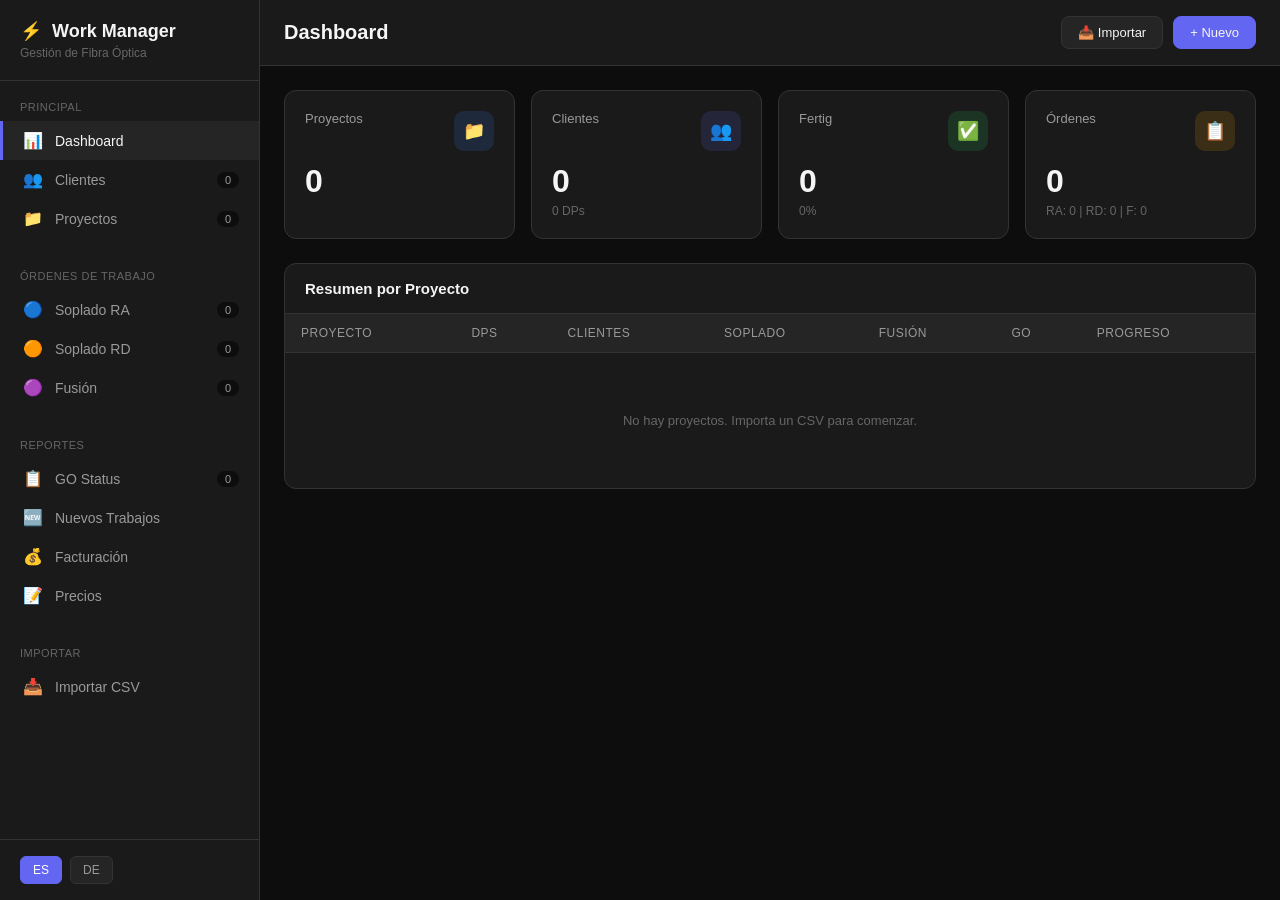
==== commit 3071852d: "fix: Admin usa EXACTAMENTE la misma lógica de win98-app.js - Carga win98-app.js directamente (toda l" ====
--- a/admin.html
+++ b/admin.html
@@ -30,7 +30,6 @@
             display: flex;
             min-height: 100vh;
             font-size: 14px;
-            line-height: 1.5;
         }
         
         /* Sidebar */
@@ -44,189 +43,56 @@
             height: 100vh;
             overflow-y: auto;
         }
-        .sidebar-header {
-            padding: 20px;
-            border-bottom: 1px solid var(--border);
+        .sidebar-header { padding: 20px; border-bottom: 1px solid var(--border); }
+        .sidebar-header h1 { font-size: 18px; font-weight: 600; display: flex; align-items: center; gap: 10px; }
+        .sidebar-header h1::before { content: "⚡"; }
+        .sidebar-header .subtitle { font-size: 12px; color: var(--text-muted); margin-top: 4px; }
+        .nav-section { padding: 12px 0; }
+        .nav-section-title { font-size: 11px; text-transform: uppercase; color: var(--text-muted); padding: 8px 20px; letter-spacing: 0.5px; font-weight: 500; }
+        .nav-item {
+            display: flex; align-items: center; gap: 12px; padding: 10px 20px;
+            color: var(--text-secondary); cursor: pointer; transition: all 0.15s;
+            font-size: 14px; border-left: 3px solid transparent;
         }
-        .sidebar-header h1 {
-            font-size: 18px;
-            font-weight: 600;
-            display: flex;
-            align-items: center;
-            gap: 10px;
-        }
-        .sidebar-header h1::before { content: "⚡"; }
-        .sidebar-header .subtitle {
-            font-size: 12px;
-            color: var(--text-muted);
-            margin-top: 4px;
-        }
-        .nav-section { padding: 12px 0; }
-        .nav-section-title {
-            font-size: 11px;
-            text-transform: uppercase;
-            color: var(--text-muted);
-            padding: 8px 20px;
-            letter-spacing: 0.5px;
-            font-weight: 500;
-        }
-        .nav-item {
-            display: flex;
-            align-items: center;
-            gap: 12px;
-            padding: 10px 20px;
-            color: var(--text-secondary);
-            cursor: pointer;
-            transition: all 0.15s;
-            font-size: 14px;
-            border-left: 3px solid transparent;
-        }
-        .nav-item:hover {
-            background: var(--bg-tertiary);
-            color: var(--text-primary);
-        }
-        .nav-item.active {
-            background: var(--bg-tertiary);
-            color: var(--text-primary);
-            border-left-color: var(--accent);
-        }
+        .nav-item:hover { background: var(--bg-tertiary); color: var(--text-primary); }
+        .nav-item.active { background: var(--bg-tertiary); color: var(--text-primary); border-left-color: var(--accent); }
         .nav-item .icon { font-size: 16px; width: 20px; text-align: center; }
-        .nav-item .badge {
-            margin-left: auto;
-            background: var(--bg-primary);
-            padding: 2px 8px;
-            border-radius: 12px;
-            font-size: 11px;
-            font-weight: 500;
-        }
-        .sidebar-footer {
-            margin-top: auto;
-            padding: 16px 20px;
-            border-top: 1px solid var(--border);
-        }
-        .lang-switch {
-            display: flex;
-            gap: 8px;
-        }
-        .lang-btn {
-            padding: 6px 12px;
-            background: var(--bg-tertiary);
-            border: 1px solid var(--border);
-            border-radius: 6px;
-            color: var(--text-secondary);
-            cursor: pointer;
-            font-size: 12px;
-        }
-        .lang-btn.active {
-            background: var(--accent);
-            border-color: var(--accent);
-            color: white;
-        }
+        .nav-item .badge { margin-left: auto; background: var(--bg-primary); padding: 2px 8px; border-radius: 12px; font-size: 11px; font-weight: 500; }
+        .sidebar-footer { margin-top: auto; padding: 16px 20px; border-top: 1px solid var(--border); }
+        .lang-switch { display: flex; gap: 8px; }
+        .lang-btn { padding: 6px 12px; background: var(--bg-tertiary); border: 1px solid var(--border); border-radius: 6px; color: var(--text-secondary); cursor: pointer; font-size: 12px; }
+        .lang-btn.active { background: var(--accent); border-color: var(--accent); color: white; }
         
         /* Main */
-        .main {
-            flex: 1;
-            margin-left: 260px;
-            display: flex;
-            flex-direction: column;
-            min-height: 100vh;
-        }
-        .header {
-            padding: 16px 24px;
-            border-bottom: 1px solid var(--border);
-            display: flex;
-            align-items: center;
-            justify-content: space-between;
-            background: var(--bg-secondary);
-            position: sticky;
-            top: 0;
-            z-index: 100;
-        }
-        .header-left { display: flex; align-items: center; gap: 16px; }
+        .main { flex: 1; margin-left: 260px; display: flex; flex-direction: column; min-height: 100vh; }
+        .header { padding: 16px 24px; border-bottom: 1px solid var(--border); display: flex; align-items: center; justify-content: space-between; background: var(--bg-secondary); position: sticky; top: 0; z-index: 100; }
         .header h2 { font-size: 20px; font-weight: 600; }
         .header-actions { display: flex; gap: 10px; }
         
-        /* Buttons */
-        .btn {
-            padding: 8px 16px;
-            border-radius: 8px;
-            font-size: 13px;
-            font-weight: 500;
-            cursor: pointer;
-            border: 1px solid var(--border);
-            background: var(--bg-tertiary);
-            color: var(--text-primary);
-            transition: all 0.15s;
-            display: inline-flex;
-            align-items: center;
-            gap: 6px;
-        }
+        .btn { padding: 8px 16px; border-radius: 8px; font-size: 13px; font-weight: 500; cursor: pointer; border: 1px solid var(--border); background: var(--bg-tertiary); color: var(--text-primary); transition: all 0.15s; display: inline-flex; align-items: center; gap: 6px; }
         .btn:hover { background: var(--bg-hover); border-color: var(--border-light); }
         .btn-primary { background: var(--accent); border-color: var(--accent); }
         .btn-primary:hover { background: var(--accent-hover); }
-        .btn-success { background: var(--success); border-color: var(--success); }
         .btn-sm { padding: 5px 10px; font-size: 12px; }
-        .btn-icon { padding: 6px 8px; }
-        
-        /* Content */
+        
         .content { flex: 1; padding: 24px; overflow-y: auto; }
         
         /* KPIs */
-        .kpi-grid {
-            display: grid;
-            grid-template-columns: repeat(auto-fit, minmax(220px, 1fr));
-            gap: 16px;
-            margin-bottom: 24px;
-        }
-        .kpi-card {
-            background: var(--bg-secondary);
-            border: 1px solid var(--border);
-            border-radius: 12px;
-            padding: 20px;
-            transition: border-color 0.15s;
-        }
-        .kpi-card:hover { border-color: var(--border-light); }
-        .kpi-header {
-            display: flex;
-            align-items: flex-start;
-            justify-content: space-between;
-            margin-bottom: 12px;
-        }
+        .kpi-grid { display: grid; grid-template-columns: repeat(auto-fit, minmax(200px, 1fr)); gap: 16px; margin-bottom: 24px; }
+        .kpi-card { background: var(--bg-secondary); border: 1px solid var(--border); border-radius: 12px; padding: 20px; }
+        .kpi-header { display: flex; align-items: flex-start; justify-content: space-between; margin-bottom: 12px; }
         .kpi-label { font-size: 13px; color: var(--text-secondary); font-weight: 500; }
-        .kpi-icon {
-            width: 40px; height: 40px;
-            border-radius: 10px;
-            display: flex;
-            align-items: center;
-            justify-content: center;
-            font-size: 18px;
-        }
+        .kpi-icon { width: 40px; height: 40px; border-radius: 10px; display: flex; align-items: center; justify-content: center; font-size: 18px; }
         .kpi-icon.blue { background: rgba(59, 130, 246, 0.15); }
         .kpi-icon.green { background: rgba(34, 197, 94, 0.15); }
         .kpi-icon.orange { background: rgba(245, 158, 11, 0.15); }
         .kpi-icon.purple { background: rgba(99, 102, 241, 0.15); }
-        .kpi-icon.red { background: rgba(239, 68, 68, 0.15); }
         .kpi-value { font-size: 32px; font-weight: 700; margin-bottom: 4px; }
         .kpi-sub { font-size: 12px; color: var(--text-muted); }
-        .kpi-trend { font-size: 12px; display: flex; align-items: center; gap: 4px; }
-        .kpi-trend.up { color: var(--success); }
-        .kpi-trend.down { color: var(--danger); }
         
         /* Cards */
-        .card {
-            background: var(--bg-secondary);
-            border: 1px solid var(--border);
-            border-radius: 12px;
-            margin-bottom: 20px;
-            overflow: hidden;
-        }
-        .card-header {
-            padding: 16px 20px;
-            border-bottom: 1px solid var(--border);
-            display: flex;
-            align-items: center;
-            justify-content: space-between;
-        }
+        .card { background: var(--bg-secondary); border: 1px solid var(--border); border-radius: 12px; margin-bottom: 20px; overflow: hidden; }
+        .card-header { padding: 16px 20px; border-bottom: 1px solid var(--border); display: flex; align-items: center; justify-content: space-between; }
         .card-title { font-size: 15px; font-weight: 600; }
         .card-body { padding: 0; }
         .card-body.padded { padding: 20px; }
@@ -234,35 +100,13 @@
         /* Tables */
         .table-container { overflow-x: auto; }
         table { width: 100%; border-collapse: collapse; }
-        th {
-            text-align: left;
-            padding: 12px 16px;
-            color: var(--text-secondary);
-            font-weight: 500;
-            font-size: 12px;
-            text-transform: uppercase;
-            letter-spacing: 0.5px;
-            background: var(--bg-tertiary);
-            border-bottom: 1px solid var(--border);
-            white-space: nowrap;
-        }
-        td {
-            padding: 12px 16px;
-            border-bottom: 1px solid var(--border);
-            font-size: 13px;
-        }
+        th { text-align: left; padding: 12px 16px; color: var(--text-secondary); font-weight: 500; font-size: 12px; text-transform: uppercase; letter-spacing: 0.5px; background: var(--bg-tertiary); border-bottom: 1px solid var(--border); white-space: nowrap; }
+        td { padding: 12px 16px; border-bottom: 1px solid var(--border); font-size: 13px; }
         tr:hover td { background: rgba(255,255,255,0.02); }
         tr:last-child td { border-bottom: none; }
         
         /* Badges */
-        .badge {
-            display: inline-flex;
-            align-items: center;
-            padding: 4px 10px;
-            border-radius: 6px;
-            font-size: 12px;
-            font-weight: 500;
-        }
+        .badge { display: inline-flex; align-items: center; padding: 4px 10px; border-radius: 6px; font-size: 12px; font-weight: 500; }
         .badge-blue { background: rgba(59, 130, 246, 0.15); color: var(--info); }
         .badge-green { background: rgba(34, 197, 94, 0.15); color: var(--success); }
         .badge-orange { background: rgba(245, 158, 11, 0.15); color: var(--warning); }
@@ -270,32 +114,14 @@
         .badge-purple { background: rgba(99, 102, 241, 0.15); color: var(--accent); }
         .badge-gray { background: var(--bg-tertiary); color: var(--text-secondary); }
         
-        /* Progress */
         .progress { height: 8px; background: var(--bg-tertiary); border-radius: 4px; overflow: hidden; }
         .progress-bar { height: 100%; background: var(--accent); transition: width 0.3s; border-radius: 4px; }
         .progress-bar.green { background: var(--success); }
-        .progress-bar.orange { background: var(--warning); }
-        
-        /* Tabs */
-        .tabs {
-            display: flex;
-            gap: 4px;
-            padding: 4px;
-            background: var(--bg-tertiary);
-            border-radius: 10px;
-            margin-bottom: 16px;
-        }
-        .tab {
-            padding: 8px 16px;
-            border-radius: 8px;
-            cursor: pointer;
-            font-size: 13px;
-            font-weight: 500;
-            color: var(--text-secondary);
-            transition: all 0.15s;
-        }
-        .tab:hover { color: var(--text-primary); }
-        .tab.active { background: var(--bg-secondary); color: var(--text-primary); box-shadow: 0 1px 3px rgba(0,0,0,0.2); }
+        
+        /* Filters */
+        .filters { display: flex; gap: 12px; padding: 16px 20px; background: var(--bg-tertiary); border-bottom: 1px solid var(--border); flex-wrap: wrap; }
+        .filter-input { padding: 8px 12px; background: var(--bg-secondary); border: 1px solid var(--border); border-radius: 8px; color: var(--text-primary); font-size: 13px; min-width: 180px; }
+        .filter-input:focus { outline: none; border-color: var(--accent); }
         
         /* Section visibility */
         .section { display: none; }
@@ -306,182 +132,53 @@
         .form-grid .full-width { grid-column: 1 / -1; }
         .form-group { margin-bottom: 16px; }
         .form-label { display: block; font-size: 13px; color: var(--text-secondary); margin-bottom: 6px; font-weight: 500; }
-        .form-input, .form-select {
-            width: 100%;
-            padding: 10px 14px;
-            background: var(--bg-tertiary);
-            border: 1px solid var(--border);
-            border-radius: 8px;
-            color: var(--text-primary);
-            font-size: 14px;
-            transition: border-color 0.15s;
-        }
-        .form-input:focus, .form-select:focus { outline: none; border-color: var(--accent); }
-        .form-input::placeholder { color: var(--text-muted); }
+        .form-input, .form-select { width: 100%; padding: 10px 14px; background: var(--bg-tertiary); border: 1px solid var(--border); border-radius: 8px; color: var(--text-primary); font-size: 14px; }
+        .form-input:focus { outline: none; border-color: var(--accent); }
         textarea.form-input { resize: vertical; min-height: 80px; }
         
-        /* Filters */
-        .filters {
-            display: flex;
-            gap: 12px;
-            padding: 16px 20px;
-            background: var(--bg-tertiary);
-            border-bottom: 1px solid var(--border);
-            flex-wrap: wrap;
-        }
-        .filter-input {
-            padding: 8px 12px;
-            background: var(--bg-secondary);
-            border: 1px solid var(--border);
-            border-radius: 8px;
-            color: var(--text-primary);
-            font-size: 13px;
-            min-width: 180px;
-        }
-        .filter-input:focus { outline: none; border-color: var(--accent); }
-        
         /* Modal */
-        .modal-overlay {
-            display: none;
-            position: fixed;
-            inset: 0;
-            background: rgba(0,0,0,0.75);
-            align-items: center;
-            justify-content: center;
-            z-index: 1000;
-            padding: 20px;
-        }
+        .modal-overlay { display: none; position: fixed; inset: 0; background: rgba(0,0,0,0.75); align-items: center; justify-content: center; z-index: 1000; padding: 20px; }
         .modal-overlay.show { display: flex; }
-        .modal {
-            background: var(--bg-secondary);
-            border: 1px solid var(--border);
-            border-radius: 16px;
-            width: 100%;
-            max-width: 560px;
-            max-height: 90vh;
-            overflow: hidden;
-            display: flex;
-            flex-direction: column;
-        }
-        .modal-header {
-            padding: 20px;
-            border-bottom: 1px solid var(--border);
-            display: flex;
-            align-items: center;
-            justify-content: space-between;
-        }
+        .modal { background: var(--bg-secondary); border: 1px solid var(--border); border-radius: 16px; width: 100%; max-width: 560px; max-height: 90vh; overflow: hidden; display: flex; flex-direction: column; }
+        .modal-header { padding: 20px; border-bottom: 1px solid var(--border); display: flex; align-items: center; justify-content: space-between; }
         .modal-title { font-size: 18px; font-weight: 600; }
-        .modal-close {
-            background: none;
-            border: none;
-            color: var(--text-muted);
-            font-size: 24px;
-            cursor: pointer;
-            padding: 4px;
-            line-height: 1;
-        }
+        .modal-close { background: none; border: none; color: var(--text-muted); font-size: 24px; cursor: pointer; padding: 4px; line-height: 1; }
         .modal-close:hover { color: var(--text-primary); }
         .modal-body { padding: 20px; overflow-y: auto; flex: 1; }
-        .modal-footer {
-            padding: 16px 20px;
-            border-top: 1px solid var(--border);
-            display: flex;
-            justify-content: flex-end;
-            gap: 10px;
-        }
-        
-        /* Upload area */
-        .upload-area {
-            border: 2px dashed var(--border);
-            border-radius: 12px;
-            padding: 40px;
-            text-align: center;
-            cursor: pointer;
-            transition: all 0.15s;
-            margin-bottom: 20px;
-        }
+        .modal-footer { padding: 16px 20px; border-top: 1px solid var(--border); display: flex; justify-content: flex-end; gap: 10px; }
+        
+        /* Upload */
+        .upload-area { border: 2px dashed var(--border); border-radius: 12px; padding: 40px; text-align: center; cursor: pointer; transition: all 0.15s; margin-bottom: 20px; }
         .upload-area:hover { border-color: var(--accent); background: rgba(99, 102, 241, 0.05); }
         .upload-area.dragover { border-color: var(--accent); background: rgba(99, 102, 241, 0.1); }
         .upload-icon { font-size: 48px; margin-bottom: 12px; }
         .upload-text { color: var(--text-secondary); margin-bottom: 8px; }
         .upload-hint { font-size: 12px; color: var(--text-muted); }
         
-        /* Status indicators */
-        .status-dot {
-            width: 8px; height: 8px;
-            border-radius: 50%;
-            display: inline-block;
-            margin-right: 8px;
-        }
+        /* Toast */
+        .toast-98 { position: fixed; bottom: 24px; right: 24px; background: var(--bg-secondary); border: 1px solid var(--border); padding: 14px 20px; border-radius: 10px; box-shadow: 0 4px 20px rgba(0,0,0,0.3); transform: translateY(100px); opacity: 0; transition: all 0.3s; z-index: 2000; }
+        .toast-98.show { transform: translateY(0); opacity: 1; }
+        
+        /* Report */
+        .report-grid { display: grid; grid-template-columns: repeat(auto-fit, minmax(140px, 1fr)); gap: 12px; margin-bottom: 20px; }
+        .report-stat { background: var(--bg-tertiary); padding: 16px; border-radius: 10px; text-align: center; }
+        .report-stat .value { font-size: 28px; font-weight: 700; }
+        .report-stat .label { font-size: 12px; color: var(--text-secondary); margin-top: 4px; }
+        
+        .empty-state { text-align: center; padding: 60px 20px; color: var(--text-muted); }
+        .empty-state .icon { font-size: 64px; margin-bottom: 16px; opacity: 0.5; }
+        
+        .actions { display: flex; gap: 6px; }
+        .action-btn { padding: 6px 10px; background: var(--bg-tertiary); border: 1px solid var(--border); border-radius: 6px; cursor: pointer; font-size: 13px; color: var(--text-secondary); transition: all 0.15s; }
+        .action-btn:hover { background: var(--bg-hover); color: var(--text-primary); }
+        .action-btn.danger:hover { background: rgba(239, 68, 68, 0.15); color: var(--danger); }
+        
+        /* Status dots */
+        .status-dot { width: 8px; height: 8px; border-radius: 50%; display: inline-block; margin-right: 8px; }
         .status-dot.green { background: var(--success); }
         .status-dot.orange { background: var(--warning); }
         .status-dot.red { background: var(--danger); }
-        .status-dot.blue { background: var(--info); }
-        .status-dot.gray { background: var(--text-muted); }
-        
-        /* Empty state */
-        .empty-state {
-            text-align: center;
-            padding: 60px 20px;
-            color: var(--text-muted);
-        }
-        .empty-state .icon { font-size: 64px; margin-bottom: 16px; opacity: 0.5; }
-        .empty-state p { margin-bottom: 8px; }
-        
-        /* Actions */
-        .actions { display: flex; gap: 6px; }
-        .action-btn {
-            padding: 6px 10px;
-            background: var(--bg-tertiary);
-            border: 1px solid var(--border);
-            border-radius: 6px;
-            cursor: pointer;
-            font-size: 13px;
-            color: var(--text-secondary);
-            transition: all 0.15s;
-        }
-        .action-btn:hover { background: var(--bg-hover); color: var(--text-primary); }
-        .action-btn.danger:hover { background: rgba(239, 68, 68, 0.15); color: var(--danger); }
-        
-        /* Toast */
-        .toast {
-            position: fixed;
-            bottom: 24px;
-            right: 24px;
-            background: var(--bg-secondary);
-            border: 1px solid var(--border);
-            padding: 14px 20px;
-            border-radius: 10px;
-            box-shadow: 0 4px 20px rgba(0,0,0,0.3);
-            transform: translateY(100px);
-            opacity: 0;
-            transition: all 0.3s;
-            z-index: 2000;
-            display: flex;
-            align-items: center;
-            gap: 10px;
-        }
-        .toast.show { transform: translateY(0); opacity: 1; }
-        .toast.success { border-left: 4px solid var(--success); }
-        .toast.error { border-left: 4px solid var(--danger); }
-        
-        /* Report summary */
-        .report-grid {
-            display: grid;
-            grid-template-columns: repeat(auto-fit, minmax(140px, 1fr));
-            gap: 12px;
-            margin-bottom: 20px;
-        }
-        .report-stat {
-            background: var(--bg-tertiary);
-            padding: 16px;
-            border-radius: 10px;
-            text-align: center;
-        }
-        .report-stat .value { font-size: 28px; font-weight: 700; }
-        .report-stat .label { font-size: 12px; color: var(--text-secondary); margin-top: 4px; }
-        
-        /* Responsive */
+        
         @media (max-width: 768px) {
             .sidebar { display: none; }
             .main { margin-left: 0; }
@@ -499,54 +196,29 @@
         
         <nav class="nav-section">
             <div class="nav-section-title">Principal</div>
-            <div class="nav-item active" data-section="dashboard">
-                <span class="icon">📊</span> Dashboard
-            </div>
-            <div class="nav-item" data-section="clients">
-                <span class="icon">👥</span> Clientes
-                <span class="badge" id="clientCount">0</span>
-            </div>
-            <div class="nav-item" data-section="projects">
-                <span class="icon">📁</span> Proyectos
-                <span class="badge" id="projectCount">0</span>
-            </div>
+            <div class="nav-item active" data-section="dashboard"><span class="icon">📊</span> Dashboard</div>
+            <div class="nav-item" data-section="clients"><span class="icon">👥</span> Clientes <span class="badge" id="navClientCount">0</span></div>
+            <div class="nav-item" data-section="projects"><span class="icon">📁</span> Proyectos <span class="badge" id="navProjectCount">0</span></div>
         </nav>
         
         <nav class="nav-section">
             <div class="nav-section-title">Órdenes de Trabajo</div>
-            <div class="nav-item" data-section="orders-ra">
-                <span class="icon">🔵</span> Soplado RA
-                <span class="badge" id="raCount">0</span>
-            </div>
-            <div class="nav-item" data-section="orders-rd">
-                <span class="icon">🟠</span> Soplado RD
-                <span class="badge" id="rdCount">0</span>
-            </div>
-            <div class="nav-item" data-section="orders-fusion">
-                <span class="icon">🟣</span> Fusión
-                <span class="badge" id="fusionCount">0</span>
-            </div>
+            <div class="nav-item" data-section="orders-ra"><span class="icon">🔵</span> Soplado RA <span class="badge" id="navRACount">0</span></div>
+            <div class="nav-item" data-section="orders-rd"><span class="icon">🟠</span> Soplado RD <span class="badge" id="navRDCount">0</span></div>
+            <div class="nav-item" data-section="orders-fusion"><span class="icon">🟣</span> Fusión <span class="badge" id="navFusionCount">0</span></div>
         </nav>
         
         <nav class="nav-section">
             <div class="nav-section-title">Reportes</div>
-            <div class="nav-item" data-section="go-status">
-                <span class="icon">📋</span> GO Status
-                <span class="badge" id="goCount">0</span>
-            </div>
-            <div class="nav-item" data-section="invoicing">
-                <span class="icon">💰</span> Facturación
-            </div>
-            <div class="nav-item" data-section="prices">
-                <span class="icon">📝</span> Precios
-            </div>
+            <div class="nav-item" data-section="go-status"><span class="icon">📋</span> GO Status <span class="badge" id="navGOCount">0</span></div>
+            <div class="nav-item" data-section="newworks"><span class="icon">🆕</span> Nuevos Trabajos</div>
+            <div class="nav-item" data-section="invoicing"><span class="icon">💰</span> Facturación</div>
+            <div class="nav-item" data-section="prices"><span class="icon">📝</span> Precios</div>
         </nav>
         
         <nav class="nav-section">
             <div class="nav-section-title">Importar</div>
-            <div class="nav-item" data-section="import">
-                <span class="icon">📥</span> Importar CSV
-            </div>
+            <div class="nav-item" data-section="import"><span class="icon">📥</span> Importar CSV</div>
         </nav>
         
         <div class="sidebar-footer">
@@ -560,450 +232,94 @@
     <!-- Main Content -->
     <main class="main">
         <header class="header">
-            <div class="header-left">
-                <h2 id="sectionTitle">Dashboard</h2>
-            </div>
+            <h2 id="sectionTitle">Dashboard</h2>
             <div class="header-actions">
                 <button class="btn" onclick="showSection('import')">📥 Importar</button>
-                <button class="btn btn-primary" id="newItemBtn" onclick="openNewModal()">+ Nuevo</button>
+                <button class="btn btn-primary" id="newItemBtn" onclick="openNewItemModal()">+ Nuevo</button>
             </div>
         </header>
         
-        <div class="content">
-            <!-- Dashboard -->
-            <section class="section active" id="section-dashboard">
-                <div class="kpi-grid" id="dashboardKPIs"></div>
-                <div class="card">
-                    <div class="card-header">
-                        <span class="card-title">Resumen por Proyecto</span>
-                    </div>
-                    <div class="card-body">
-                        <div class="table-container">
-                            <table>
-                                <thead>
-                                    <tr>
-                                        <th>Proyecto</th>
-                                        <th>DPs</th>
-                                        <th>Clientes</th>
-                                        <th>Soplado</th>
-                                        <th>Fusión</th>
-                                        <th>Progreso</th>
-                                    </tr>
-                                </thead>
-                                <tbody id="dashboardProjectsBody"></tbody>
-                            </table>
-                        </div>
-                    </div>
-                </div>
-            </section>
-            
-            <!-- Clients -->
-            <section class="section" id="section-clients">
-                <div class="card">
-                    <div class="filters">
-                        <input type="text" class="filter-input" placeholder="🔍 Buscar..." id="clientSearch" oninput="renderClients()">
-                        <select class="filter-input" id="clientProjectFilter" onchange="renderClients()">
-                            <option value="">Todos los proyectos</option>
-                        </select>
-                        <select class="filter-input" id="clientStatusFilter" onchange="renderClients()">
-                            <option value="">Todos los estados</option>
-                            <option value="Fertig">Fertig</option>
-                            <option value="109">109 - Einblasen</option>
-                            <option value="108">108 - Tiefbau</option>
-                            <option value="103">103 - Hausbegehung</option>
-                            <option value="102">102 - Abliefern</option>
-                            <option value="101">101</option>
-                            <option value="100">100 - Termin</option>
-                            <option value="0">0 - Sin progreso</option>
-                        </select>
-                    </div>
-                    <div class="card-body">
-                        <div class="table-container">
-                            <table>
-                                <thead>
-                                    <tr>
-                                        <th>Proyecto</th>
-                                        <th>DP</th>
-                                        <th>Dirección</th>
-                                        <th>Estado</th>
-                                        <th>Contrato</th>
-                                    </tr>
-                                </thead>
-                                <tbody id="clientsBody"></tbody>
-                            </table>
-                        </div>
-                    </div>
-                </div>
-            </section>
-            
-            <!-- Projects -->
-            <section class="section" id="section-projects">
-                <div class="card">
-                    <div class="card-header">
-                        <span class="card-title">Todos los Proyectos</span>
-                        <button class="btn btn-sm" onclick="openProjectModal()">+ Nuevo Proyecto</button>
-                    </div>
-                    <div class="card-body">
-                        <div class="table-container">
-                            <table>
-                                <thead>
-                                    <tr>
-                                        <th>Código</th>
-                                        <th>Nombre</th>
-                                        <th>Cliente</th>
-                                        <th>DPs</th>
-                                        <th>Clientes</th>
-                                        <th>Fertig</th>
-                                        <th>Progreso</th>
-                                        <th>Estado</th>
-                                        <th>Acciones</th>
-                                    </tr>
-                                </thead>
-                                <tbody id="projectsBody"></tbody>
-                            </table>
-                        </div>
-                    </div>
-                </div>
-            </section>
-            
-            <!-- Orders RA -->
-            <section class="section" id="section-orders-ra">
-                <div class="card">
-                    <div class="filters">
-                        <input type="text" class="filter-input" placeholder="🔍 Buscar..." id="raSearch" oninput="renderOrdersRA()">
-                        <select class="filter-input" id="raProjectFilter" onchange="renderOrdersRA()">
-                            <option value="">Todos los proyectos</option>
-                        </select>
-                    </div>
-                    <div class="card-body">
-                        <div class="table-container">
-                            <table>
-                                <thead>
-                                    <tr>
-                                        <th>Fecha</th>
-                                        <th>Proyecto</th>
-                                        <th>Técnico</th>
-                                        <th>Fibras</th>
-                                        <th>Metros</th>
-                                        <th>Color</th>
-                                        <th>Incidencias</th>
-                                        <th>Acciones</th>
-                                    </tr>
-                                </thead>
-                                <tbody id="raBody"></tbody>
-                            </table>
-                        </div>
-                    </div>
-                </div>
-            </section>
-            
-            <!-- Orders RD -->
-            <section class="section" id="section-orders-rd">
-                <div class="card">
-                    <div class="filters">
-                        <input type="text" class="filter-input" placeholder="🔍 Buscar..." id="rdSearch" oninput="renderOrdersRD()">
-                        <select class="filter-input" id="rdProjectFilter" onchange="renderOrdersRD()">
-                            <option value="">Todos los proyectos</option>
-                        </select>
-                    </div>
-                    <div class="card-body">
-                        <div class="table-container">
-                            <table>
-                                <thead>
-                                    <tr>
-                                        <th>Fecha</th>
-                                        <th>Proyecto</th>
-                                        <th>DP</th>
-                                        <th>Calle</th>
-                                        <th>KA</th>
-                                        <th>Técnico</th>
-                                        <th>Metros</th>
-                                        <th>Acciones</th>
-                                    </tr>
-                                </thead>
-                                <tbody id="rdBody"></tbody>
-                            </table>
-                        </div>
-                    </div>
-                </div>
-            </section>
-            
-            <!-- Orders Fusion -->
-            <section class="section" id="section-orders-fusion">
-                <div class="card">
-                    <div class="filters">
-                        <input type="text" class="filter-input" placeholder="🔍 Buscar..." id="fusionSearch" oninput="renderOrdersFusion()">
-                        <select class="filter-input" id="fusionProjectFilter" onchange="renderOrdersFusion()">
-                            <option value="">Todos los proyectos</option>
-                        </select>
-                    </div>
-                    <div class="card-body">
-                        <div class="table-container">
-                            <table>
-                                <thead>
-                                    <tr>
-                                        <th>Fecha</th>
-                                        <th>Proyecto</th>
-                                        <th>DP</th>
-                                        <th>Técnico</th>
-                                        <th>Fusiones</th>
-                                        <th>Incidencias</th>
-                                        <th>Acciones</th>
-                                    </tr>
-                                </thead>
-                                <tbody id="fusionBody"></tbody>
-                            </table>
-                        </div>
-                    </div>
-                </div>
-            </section>
-            
-            <!-- GO Status -->
-            <section class="section" id="section-go-status">
-                <div class="card">
-                    <div class="filters">
-                        <input type="text" class="filter-input" placeholder="🔍 Buscar..." id="goSearch" oninput="renderGoStatus()">
-                        <select class="filter-input" id="goProjectFilter" onchange="renderGoStatus()">
-                            <option value="">Todos los proyectos</option>
-                        </select>
-                    </div>
-                    <div class="card-body">
-                        <div class="table-container">
-                            <table>
-                                <thead>
-                                    <tr>
-                                        <th>Proyecto</th>
-                                        <th>DP</th>
-                                        <th>Einblasen AP-DP</th>
-                                        <th>Spleissen AP</th>
-                                        <th>Spleissen DP</th>
-                                        <th>Estado</th>
-                                    </tr>
-                                </thead>
-                                <tbody id="goBody"></tbody>
-                            </table>
-                        </div>
-                    </div>
-                </div>
-            </section>
-            
-            <!-- Invoicing -->
-            <section class="section" id="section-invoicing">
-                <div class="kpi-grid">
-                    <div class="kpi-card">
-                        <div class="kpi-header">
-                            <span class="kpi-label">Total Facturado</span>
-                            <div class="kpi-icon green">💰</div>
-                        </div>
-                        <div class="kpi-value" id="invoicedTotal">€0</div>
-                    </div>
-                    <div class="kpi-card">
-                        <div class="kpi-header">
-                            <span class="kpi-label">Pendiente</span>
-                            <div class="kpi-icon orange">⏳</div>
-                        </div>
-                        <div class="kpi-value" id="pendingTotal">€0</div>
-                    </div>
-                </div>
-                <div class="card">
-                    <div class="card-header">
-                        <span class="card-title">Trabajos por Facturar</span>
-                    </div>
-                    <div class="card-body">
-                        <div class="table-container">
-                            <table>
-                                <thead>
-                                    <tr>
-                                        <th>Proyecto</th>
-                                        <th>DP</th>
-                                        <th>Tipo</th>
-                                        <th>Fecha</th>
-                                        <th>Acciones</th>
-                                    </tr>
-                                </thead>
-                                <tbody id="invoicingBody"></tbody>
-                            </table>
-                        </div>
-                    </div>
-                </div>
-            </section>
-            
-            <!-- Prices -->
-            <section class="section" id="section-prices">
-                <div class="card">
-                    <div class="card-header">
-                        <span class="card-title">Lista de Precios</span>
-                    </div>
-                    <div class="card-body">
-                        <div class="table-container">
-                            <table>
-                                <thead>
-                                    <tr>
-                                        <th>Código</th>
-                                        <th>Descripción</th>
-                                        <th>Unidad</th>
-                                        <th>Precio Venta</th>
-                                        <th>Precio Costo</th>
-                                        <th>Margen</th>
-                                    </tr>
-                                </thead>
-                                <tbody id="pricesBody"></tbody>
-                            </table>
-                        </div>
-                    </div>
-                </div>
-            </section>
-            
-            <!-- Import -->
-            <section class="section" id="section-import">
-                <div class="card">
-                    <div class="card-body padded">
-                        <div class="upload-area" id="uploadArea">
-                            <div class="upload-icon">📁</div>
-                            <div class="upload-text">Arrastra archivos CSV aquí o haz clic para seleccionar</div>
-                            <div class="upload-hint">Soporta: Clientes GO, GO Status, Soplado RA, Soplado RD, Fusión</div>
-                        </div>
-                        <input type="file" id="csvInput" accept=".csv" multiple style="display:none">
-                        
-                        <div id="importStatus"></div>
-                        
-                        <div class="report-grid" id="importReport" style="display:none">
-                            <div class="report-stat">
-                                <div class="value" id="importTotal">0</div>
-                                <div class="label">Total</div>
-                            </div>
-                            <div class="report-stat">
-                                <div class="value" style="color:var(--success)" id="importNew">0</div>
-                                <div class="label">Nuevos</div>
-                            </div>
-                            <div class="report-stat">
-                                <div class="value" style="color:var(--warning)" id="importUpdated">0</div>
-                                <div class="label">Actualizados</div>
-                            </div>
-                            <div class="report-stat">
-                                <div class="value" style="color:var(--danger)" id="importErrors">0</div>
-                                <div class="label">Errores</div>
-                            </div>
-                        </div>
-                    </div>
-                </div>
-            </section>
+        <div class="content" id="mainContent">
+            <!-- Content rendered by JS -->
         </div>
     </main>
     
     <!-- Modal -->
-    <div class="modal-overlay" id="modal">
+    <div class="modal-overlay" id="adminModal">
         <div class="modal">
             <div class="modal-header">
-                <span class="modal-title" id="modalTitle">Nuevo</span>
-                <button class="modal-close" onclick="closeModal()">&times;</button>
-            </div>
-            <div class="modal-body" id="modalBody"></div>
+                <span class="modal-title" id="adminModalTitle">Modal</span>
+                <button class="modal-close" onclick="closeAdminModal()">&times;</button>
+            </div>
+            <div class="modal-body" id="adminModalBody"></div>
             <div class="modal-footer">
-                <button class="btn" onclick="closeModal()">Cancelar</button>
-                <button class="btn btn-primary" onclick="saveModal()">Guardar</button>
+                <button class="btn" onclick="closeAdminModal()">Cancelar</button>
+                <button class="btn btn-primary" id="adminModalSave">Guardar</button>
             </div>
         </div>
     </div>
     
-    <!-- Toast -->
-    <div class="toast" id="toast">
-        <span id="toastMsg"></span>
-    </div>
+    <!-- Toast (separate from win98 toast) -->
+    <div class="toast-98" id="adminToast"><span id="adminToastMsg"></span></div>
+    
+    <!-- Hidden file input for CSV -->
+    <input type="file" id="adminCsvInput" accept=".csv" multiple style="display:none">
 
-    <!-- Load logic from win98 app -->
+    <!-- Load win98 app logic (all the same functions) -->
     <script src="data/prices.js"></script>
+    <script src="js/win98-app.js"></script>
+    
     <script>
     // ============================================
-    // ADMIN APP - Modern UI for Work Manager
-    // Uses same IndexedDB as Win98 app
+    // ADMIN UI LAYER
+    // Reuses ALL logic from win98-app.js
+    // Only provides different rendering
     // ============================================
     
-    // I18N
-    let lang = 'es';
-    const i18n = {
-        es: {
-            dashboard: 'Dashboard', clients: 'Clientes', projects: 'Proyectos',
-            ordersRA: 'Soplado RA', ordersRD: 'Soplado RD', ordersFusion: 'Fusión',
-            goStatus: 'GO Status', invoicing: 'Facturación', prices: 'Precios',
-            import: 'Importar CSV', noData: 'Sin datos'
-        },
-        de: {
-            dashboard: 'Dashboard', clients: 'Kunden', projects: 'Projekte',
-            ordersRA: 'Einblasen RA', ordersRD: 'Einblasen RD', ordersFusion: 'Spleissen',
-            goStatus: 'GO Status', invoicing: 'Abrechnung', prices: 'Preise',
-            import: 'CSV Import', noData: 'Keine Daten'
-        }
-    };
-    function t(k) { return i18n[lang]?.[k] || k; }
-    function setLang(l) {
-        lang = l;
-        document.querySelectorAll('.lang-btn').forEach(b => b.classList.toggle('active', b.textContent === l.toUpperCase()));
-        renderAll();
-    }
-    
-    // STATE
-    let db = null;
-    let clients = [], ordersRA = [], ordersRD = [], ordersFusion = [], projects = [], goStatus = [];
-    let currentSection = 'dashboard';
-    let editingItem = null;
-    
-    // DATABASE
-    async function openDB() {
-        return new Promise((resolve, reject) => {
-            const req = indexedDB.open('WorkManagerDB', 3);
-            req.onupgradeneeded = e => {
-                const d = e.target.result;
-                ['orders','clients','orders_ra','orders_rd','orders_fusion','projects','go_status'].forEach(store => {
-                    if (!d.objectStoreNames.contains(store)) d.createObjectStore(store, { keyPath:'id', autoIncrement:true });
-                });
-            };
-            req.onsuccess = e => { db = e.target.result; resolve(); };
-            req.onerror = e => reject(e);
-        });
-    }
-    
-    function dbGetAll(store) {
-        return new Promise(r => {
-            const tx = db.transaction(store, 'readonly');
-            tx.objectStore(store).getAll().onsuccess = e => r(e.target.result || []);
-        });
-    }
-    
-    function dbPut(store, obj) {
-        return new Promise(r => {
-            const tx = db.transaction(store, 'readwrite');
-            const s = tx.objectStore(store);
-            const req = obj.id ? s.put(obj) : s.add(obj);
-            req.onsuccess = e => r(e.target.result);
-        });
-    }
-    
-    function dbDelete(store, id) {
-        return new Promise(r => {
-            const tx = db.transaction(store, 'readwrite');
-            tx.objectStore(store).delete(id).onsuccess = () => r();
-        });
-    }
-    
-    function dbClear(store) {
-        return new Promise(r => {
-            const tx = db.transaction(store, 'readwrite');
-            tx.objectStore(store).clear().onsuccess = () => r();
-        });
-    }
-    
-    async function loadAll() {
-        clients = await dbGetAll('clients');
-        ordersRA = await dbGetAll('orders_ra');
-        ordersRD = await dbGetAll('orders_rd');
-        ordersFusion = await dbGetAll('orders_fusion');
-        projects = await dbGetAll('projects');
-        goStatus = await dbGetAll('go_status');
-        updateCounts();
-    }
-    
-    // HELPERS
+    let adminCurrentSection = 'dashboard';
+    let adminEditingItem = null;
+    
+    // Override toast to use admin toast
+    const originalToast = toast;
+    function adminToast(msg) {
+        const el = document.getElementById('adminToast');
+        document.getElementById('adminToastMsg').textContent = msg;
+        el.classList.add('show');
+        setTimeout(() => el.classList.remove('show'), 3000);
+        // Also call original for reports
+        originalToast(msg);
+    }
+    
+    // Navigation
+    document.querySelectorAll('.nav-item').forEach(item => {
+        item.addEventListener('click', () => showSection(item.dataset.section));
+    });
+    
+    function showSection(section) {
+        if (!section) return;
+        adminCurrentSection = section;
+        document.querySelectorAll('.nav-item').forEach(i => i.classList.toggle('active', i.dataset.section === section));
+        
+        const titles = {
+            'dashboard': 'Dashboard', 'clients': 'Clientes', 'projects': 'Proyectos',
+            'orders-ra': 'Soplado RA', 'orders-rd': 'Soplado RD', 'orders-fusion': 'Fusión',
+            'go-status': 'GO Status', 'newworks': 'Nuevos Trabajos', 'invoicing': 'Facturación',
+            'prices': 'Precios', 'import': 'Importar CSV'
+        };
+        document.getElementById('sectionTitle').textContent = titles[section] || section;
+        
+        adminRender();
+    }
+    
+    function updateNavCounts() {
+        document.getElementById('navClientCount').textContent = clients.length;
+        document.getElementById('navProjectCount').textContent = getProjectCodes().length;
+        document.getElementById('navRACount').textContent = ordersRA.length;
+        document.getElementById('navRDCount').textContent = ordersRD.length;
+        document.getElementById('navFusionCount').textContent = ordersFusion.length;
+        document.getElementById('navGOCount').textContent = goStatus.length;
+    }
+    
     function getProjectCodes() {
         return [...new Set([
             ...clients.map(c => c.projectCode),
@@ -1014,186 +330,182 @@
         ].filter(Boolean))].sort();
     }
     
-    function updateCounts() {
-        const projectCodes = getProjectCodes();
-        document.getElementById('clientCount').textContent = clients.length;
-        document.getElementById('projectCount').textContent = projectCodes.length;
-        document.getElementById('raCount').textContent = ordersRA.length;
-        document.getElementById('rdCount').textContent = ordersRD.length;
-        document.getElementById('fusionCount').textContent = ordersFusion.length;
-        document.getElementById('goCount').textContent = goStatus.length;
-    }
-    
-    function updateProjectFilters() {
-        const codes = getProjectCodes();
-        const options = '<option value="">Todos los proyectos</option>' + codes.map(c => `<option value="${c}">${c}</option>`).join('');
-        ['clientProjectFilter','raProjectFilter','rdProjectFilter','fusionProjectFilter','goProjectFilter'].forEach(id => {
-            const el = document.getElementById(id);
-            if (el) el.innerHTML = options;
-        });
-    }
-    
-    function toast(msg, type = 'success') {
-        const el = document.getElementById('toast');
-        document.getElementById('toastMsg').textContent = msg;
-        el.className = 'toast show ' + type;
-        setTimeout(() => el.classList.remove('show'), 3000);
-    }
-    
     function statusBadge(status) {
-        const map = {
-            'Fertig': 'green', '109': 'blue', '108': 'purple', '103': 'orange',
-            '102': 'orange', '101': 'gray', '100': 'gray', '0': 'red'
-        };
-        const labels = {
-            'Fertig': 'Fertig', '109': '109 Einblasen', '108': '108 Tiefbau',
-            '103': '103 Hausbegehung', '102': '102 Abliefern', '101': '101',
-            '100': '100 Termin', '0': 'Sin progreso'
-        };
-        return `<span class="badge badge-${map[status] || 'gray'}">${labels[status] || status}</span>`;
-    }
-    
-    // NAVIGATION
-    document.querySelectorAll('.nav-item').forEach(item => {
-        item.addEventListener('click', () => showSection(item.dataset.section));
-    });
-    
-    function showSection(section) {
-        if (!section) return;
-        currentSection = section;
-        
-        document.querySelectorAll('.nav-item').forEach(i => i.classList.toggle('active', i.dataset.section === section));
-        document.querySelectorAll('.section').forEach(s => s.classList.toggle('active', s.id === 'section-' + section));
-        
-        const titles = {
-            'dashboard': 'Dashboard', 'clients': 'Clientes', 'projects': 'Proyectos',
-            'orders-ra': 'Soplado RA', 'orders-rd': 'Soplado RD', 'orders-fusion': 'Fusión',
-            'go-status': 'GO Status', 'invoicing': 'Facturación', 'prices': 'Precios', 'import': 'Importar CSV'
-        };
-        document.getElementById('sectionTitle').textContent = titles[section] || section;
-        
-        renderCurrentSection();
-    }
-    
-    // RENDER
-    function renderAll() {
-        updateCounts();
-        updateProjectFilters();
-        renderCurrentSection();
-    }
-    
-    function renderCurrentSection() {
-        switch(currentSection) {
-            case 'dashboard': renderDashboard(); break;
-            case 'clients': renderClients(); break;
-            case 'projects': renderProjects(); break;
-            case 'orders-ra': renderOrdersRA(); break;
-            case 'orders-rd': renderOrdersRD(); break;
-            case 'orders-fusion': renderOrdersFusion(); break;
-            case 'go-status': renderGoStatus(); break;
-            case 'invoicing': renderInvoicing(); break;
-            case 'prices': renderPrices(); break;
+        const map = { 'Fertig': 'green', '109': 'blue', '108': 'purple', '103': 'orange', '102': 'orange', '101': 'gray', '100': 'gray', '0': 'red' };
+        const labels = { 'Fertig': 'Fertig', '109': '109', '108': '108', '103': '103', '102': '102', '101': '101', '100': '100', '0': '0' };
+        return `<span class="badge badge-${map[status] || 'gray'}">${labels[status] || status || '-'}</span>`;
+    }
+    
+    function projectFilterOptions() {
+        return '<option value="">Todos</option>' + getProjectCodes().map(c => `<option value="${c}">${c}</option>`).join('');
+    }
+    
+    // Main render function
+    function adminRender() {
+        updateNavCounts();
+        const content = document.getElementById('mainContent');
+        
+        switch(adminCurrentSection) {
+            case 'dashboard': content.innerHTML = renderDashboard(); break;
+            case 'clients': content.innerHTML = renderClients(); break;
+            case 'projects': content.innerHTML = renderProjects(); break;
+            case 'orders-ra': content.innerHTML = renderOrdersRA(); break;
+            case 'orders-rd': content.innerHTML = renderOrdersRD(); break;
+            case 'orders-fusion': content.innerHTML = renderOrdersFusion(); break;
+            case 'go-status': content.innerHTML = renderGoStatus(); break;
+            case 'newworks': content.innerHTML = renderNewWorks(); break;
+            case 'invoicing': content.innerHTML = renderInvoicing(); break;
+            case 'prices': content.innerHTML = renderPrices(); break;
+            case 'import': content.innerHTML = renderImport(); setupUpload(); break;
+            default: content.innerHTML = '<div class="empty-state"><div class="icon">🚧</div><p>Sección en construcción</p></div>';
         }
     }
     
     function renderDashboard() {
         const projectCodes = getProjectCodes();
-        const totalClients = clients.length;
         const totalFertig = clients.filter(c => c.status === 'Fertig').length;
         const totalDPs = new Set(clients.map(c => c.projectCode + '|' + c.dp)).size;
         
-        document.getElementById('dashboardKPIs').innerHTML = `
-            <div class="kpi-card">
-                <div class="kpi-header"><span class="kpi-label">Proyectos Activos</span><div class="kpi-icon blue">📁</div></div>
-                <div class="kpi-value">${projectCodes.length}</div>
-            </div>
-            <div class="kpi-card">
-                <div class="kpi-header"><span class="kpi-label">Total Clientes</span><div class="kpi-icon purple">👥</div></div>
-                <div class="kpi-value">${totalClients}</div>
-                <div class="kpi-sub">${totalDPs} DPs únicos</div>
-            </div>
-            <div class="kpi-card">
-                <div class="kpi-header"><span class="kpi-label">Completados (Fertig)</span><div class="kpi-icon green">✅</div></div>
-                <div class="kpi-value">${totalFertig}</div>
-                <div class="kpi-sub">${totalClients ? Math.round(totalFertig/totalClients*100) : 0}% del total</div>
-            </div>
-            <div class="kpi-card">
-                <div class="kpi-header"><span class="kpi-label">Órdenes Totales</span><div class="kpi-icon orange">📋</div></div>
-                <div class="kpi-value">${ordersRA.length + ordersRD.length + ordersFusion.length}</div>
-                <div class="kpi-sub">RA: ${ordersRA.length} | RD: ${ordersRD.length} | Fusión: ${ordersFusion.length}</div>
-            </div>
-        `;
-        
-        // Projects summary
-        const tbody = document.getElementById('dashboardProjectsBody');
-        tbody.innerHTML = projectCodes.length ? projectCodes.map(code => {
+        let projectRows = projectCodes.map(code => {
             const projClients = clients.filter(c => c.projectCode === code);
             const dps = new Set(projClients.map(c => c.dp)).size;
             const fertig = projClients.filter(c => c.status === 'Fertig').length;
             const progress = projClients.length ? Math.round(fertig / projClients.length * 100) : 0;
-            const raCount = ordersRA.filter(o => o.projectCode === code).length;
-            const rdCount = ordersRD.filter(o => o.projectCode === code).length;
-            const fusionCount = ordersFusion.filter(o => o.projectCode === code).length;
+            const ra = ordersRA.filter(o => o.projectCode === code).length;
+            const rd = ordersRD.filter(o => o.projectCode === code).length;
+            const fusion = ordersFusion.filter(o => o.projectCode === code).length;
+            
+            // GO status check
+            const goEntries = goStatus.filter(g => g.projectCode === code);
+            const goComplete = goEntries.filter(g => 
+                (g.einblasenAPDP || '').toUpperCase().includes('GEREED') &&
+                ((g.spleissenAP || '').toUpperCase().includes('GEREED') || (g.spleisseDPbereit || '').toUpperCase().includes('GEREED'))
+            ).length;
             
             return `<tr>
                 <td><strong>${code}</strong></td>
                 <td>${dps}</td>
                 <td>${projClients.length}</td>
-                <td><span class="badge badge-blue">${raCount + rdCount}</span></td>
-                <td><span class="badge badge-purple">${fusionCount}</span></td>
+                <td><span class="badge badge-blue">${ra}</span> <span class="badge badge-orange">${rd}</span></td>
+                <td><span class="badge badge-purple">${fusion}</span></td>
+                <td><span class="badge badge-green">${goComplete}/${goEntries.length}</span></td>
                 <td style="min-width:150px">
                     <div class="progress"><div class="progress-bar green" style="width:${progress}%"></div></div>
                     <small style="color:var(--text-muted)">${fertig}/${projClients.length} (${progress}%)</small>
                 </td>
             </tr>`;
-        }).join('') : '<tr><td colspan="6" class="empty-state">No hay proyectos</td></tr>';
+        }).join('');
+        
+        if (!projectRows) projectRows = '<tr><td colspan="7" class="empty-state">No hay proyectos. Importa un CSV para comenzar.</td></tr>';
+        
+        return `
+            <div class="kpi-grid">
+                <div class="kpi-card">
+                    <div class="kpi-header"><span class="kpi-label">Proyectos</span><div class="kpi-icon blue">📁</div></div>
+                    <div class="kpi-value">${projectCodes.length}</div>
+                </div>
+                <div class="kpi-card">
+                    <div class="kpi-header"><span class="kpi-label">Clientes</span><div class="kpi-icon purple">👥</div></div>
+                    <div class="kpi-value">${clients.length}</div>
+                    <div class="kpi-sub">${totalDPs} DPs</div>
+                </div>
+                <div class="kpi-card">
+                    <div class="kpi-header"><span class="kpi-label">Fertig</span><div class="kpi-icon green">✅</div></div>
+                    <div class="kpi-value">${totalFertig}</div>
+                    <div class="kpi-sub">${clients.length ? Math.round(totalFertig/clients.length*100) : 0}%</div>
+                </div>
+                <div class="kpi-card">
+                    <div class="kpi-header"><span class="kpi-label">Órdenes</span><div class="kpi-icon orange">📋</div></div>
+                    <div class="kpi-value">${ordersRA.length + ordersRD.length + ordersFusion.length}</div>
+                    <div class="kpi-sub">RA: ${ordersRA.length} | RD: ${ordersRD.length} | F: ${ordersFusion.length}</div>
+                </div>
+            </div>
+            <div class="card">
+                <div class="card-header"><span class="card-title">Resumen por Proyecto</span></div>
+                <div class="card-body">
+                    <div class="table-container">
+                        <table>
+                            <thead><tr><th>Proyecto</th><th>DPs</th><th>Clientes</th><th>Soplado</th><th>Fusión</th><th>GO</th><th>Progreso</th></tr></thead>
+                            <tbody>${projectRows}</tbody>
+                        </table>
+                    </div>
+                </div>
+            </div>
+        `;
     }
     
     function renderClients() {
+        return `
+            <div class="card">
+                <div class="filters">
+                    <input type="text" class="filter-input" placeholder="🔍 Buscar..." id="clientSearch" oninput="filterClients()">
+                    <select class="filter-input" id="clientProjectFilter" onchange="filterClients()">${projectFilterOptions()}</select>
+                    <select class="filter-input" id="clientStatusFilter" onchange="filterClients()">
+                        <option value="">Todos estados</option>
+                        <option value="Fertig">Fertig</option>
+                        <option value="109">109</option><option value="108">108</option>
+                        <option value="103">103</option><option value="102">102</option>
+                        <option value="101">101</option><option value="100">100</option>
+                        <option value="0">0</option>
+                    </select>
+                    <select class="filter-input" id="clientContractFilter" onchange="filterClients()">
+                        <option value="">Todos contratos</option>
+                        <option value="R0">R0 (Cliente)</option>
+                        <option value="other">Otros</option>
+                    </select>
+                </div>
+                <div class="card-body">
+                    <div class="table-container"><table>
+                        <thead><tr><th>Proyecto</th><th>DP</th><th>Dirección</th><th>Estado</th><th>Contrato</th><th>Fase</th></tr></thead>
+                        <tbody id="clientsTableBody"></tbody>
+                    </table></div>
+                </div>
+            </div>
+        `;
+    }
+    
+    function filterClients() {
         const search = (document.getElementById('clientSearch')?.value || '').toLowerCase();
-        const projFilter = document.getElementById('clientProjectFilter')?.value || '';
-        const statusFilter = document.getElementById('clientStatusFilter')?.value || '';
+        const proj = document.getElementById('clientProjectFilter')?.value || '';
+        const status = document.getElementById('clientStatusFilter')?.value || '';
+        const contract = document.getElementById('clientContractFilter')?.value || '';
         
         let filtered = clients;
         if (search) filtered = filtered.filter(c => 
             (c.street || '').toLowerCase().includes(search) ||
             (c.dp || '').toLowerCase().includes(search) ||
-            (c.projectCode || '').toLowerCase().includes(search)
+            (c.auftrag || '').toLowerCase().includes(search)
         );
-        if (projFilter) filtered = filtered.filter(c => c.projectCode === projFilter);
-        if (statusFilter) filtered = filtered.filter(c => c.status === statusFilter);
-        
-        const tbody = document.getElementById('clientsBody');
-        tbody.innerHTML = filtered.length ? filtered.slice(0, 200).map(c => `<tr>
+        if (proj) filtered = filtered.filter(c => c.projectCode === proj);
+        if (status) filtered = filtered.filter(c => c.status === status);
+        if (contract === 'R0') filtered = filtered.filter(c => c.contract === 'R0');
+        else if (contract === 'other') filtered = filtered.filter(c => c.contract && c.contract !== 'R0');
+        
+        const tbody = document.getElementById('clientsTableBody');
+        tbody.innerHTML = filtered.length ? filtered.slice(0, 300).map(c => `<tr>
             <td>${c.projectCode || '-'}</td>
             <td><strong>${c.dp || '-'}</strong></td>
             <td>${c.street || ''} ${c.hausnummer || ''}</td>
             <td>${statusBadge(c.status)}</td>
-            <td>${c.contract === 'R0' ? '<span class="badge badge-green">R0</span>' : c.contract || '-'}</td>
-        </tr>`).join('') : '<tr><td colspan="5" class="empty-state">No hay clientes</td></tr>';
-        
-        if (filtered.length > 200) {
-            tbody.innerHTML += `<tr><td colspan="5" style="text-align:center;color:var(--text-muted)">... y ${filtered.length - 200} más</td></tr>`;
+            <td>${c.contract === 'R0' ? '<span class="badge badge-green">R0</span>' : (c.contract || '-')}</td>
+            <td style="font-size:11px;color:var(--text-muted)">${c.phase || '-'}</td>
+        </tr>`).join('') : '<tr><td colspan="6" class="empty-state">No hay clientes</td></tr>';
+        
+        if (filtered.length > 300) {
+            tbody.innerHTML += `<tr><td colspan="6" style="text-align:center;color:var(--text-muted)">... y ${filtered.length - 300} más</td></tr>`;
         }
     }
     
     function renderProjects() {
         const projectCodes = getProjectCodes();
-        const tbody = document.getElementById('projectsBody');
-        
-        tbody.innerHTML = projectCodes.length ? projectCodes.map(code => {
+        const rows = projectCodes.map(code => {
             const proj = projects.find(p => p.code === code) || {};
             const projClients = clients.filter(c => c.projectCode === code);
             const dps = new Set(projClients.map(c => c.dp)).size;
             const fertig = projClients.filter(c => c.status === 'Fertig').length;
             const progress = projClients.length ? Math.round(fertig / projClients.length * 100) : 0;
             const status = proj.status || 'active';
-            const statusBadgeHtml = {
-                'active': '<span class="badge badge-green">Activo</span>',
-                'paused': '<span class="badge badge-orange">Pausado</span>',
-                'completed': '<span class="badge badge-blue">Completado</span>',
-                'cancelled': '<span class="badge badge-red">Cancelado</span>'
-            }[status] || '<span class="badge badge-gray">-</span>';
+            const statusHtml = { 'active': '<span class="badge badge-green">Activo</span>', 'paused': '<span class="badge badge-orange">Pausado</span>', 'completed': '<span class="badge badge-blue">Completado</span>', 'cancelled': '<span class="badge badge-red">Cancelado</span>' }[status] || '';
             
             return `<tr>
                 <td><strong>${code}</strong></td>
@@ -1202,32 +514,56 @@
                 <td>${dps}</td>
                 <td>${projClients.length}</td>
                 <td>${fertig}</td>
-                <td style="min-width:120px">
-                    <div class="progress"><div class="progress-bar green" style="width:${progress}%"></div></div>
-                    <small style="color:var(--text-muted)">${progress}%</small>
-                </td>
-                <td>${statusBadgeHtml}</td>
+                <td style="min-width:120px"><div class="progress"><div class="progress-bar green" style="width:${progress}%"></div></div><small style="color:var(--text-muted)">${progress}%</small></td>
+                <td>${statusHtml}</td>
                 <td class="actions">
-                    <button class="action-btn" onclick="editProject('${code}')">✏️</button>
-                    <button class="action-btn danger" onclick="deleteProject('${code}')">🗑️</button>
+                    <button class="action-btn" onclick="editProjectAdmin('${code}')">✏️</button>
+                    <button class="action-btn danger" onclick="deleteProjectAdmin('${code}')">🗑️</button>
                 </td>
             </tr>`;
-        }).join('') : '<tr><td colspan="9" class="empty-state">No hay proyectos</td></tr>';
+        }).join('') || '<tr><td colspan="9" class="empty-state">No hay proyectos</td></tr>';
+        
+        return `
+            <div class="card">
+                <div class="card-header">
+                    <span class="card-title">Proyectos</span>
+                    <button class="btn btn-sm" onclick="openProjectModalAdmin()">+ Nuevo Proyecto</button>
+                </div>
+                <div class="card-body"><div class="table-container"><table>
+                    <thead><tr><th>Código</th><th>Nombre</th><th>Cliente</th><th>DPs</th><th>Clientes</th><th>Fertig</th><th>Progreso</th><th>Estado</th><th>Acciones</th></tr></thead>
+                    <tbody>${rows}</tbody>
+                </table></div></div>
+            </div>
+        `;
     }
     
     function renderOrdersRA() {
+        return `
+            <div class="card">
+                <div class="card-header">
+                    <span class="card-title">Órdenes Soplado RA</span>
+                    <button class="btn btn-sm" onclick="openOrderModal('ra')">+ Nueva Orden</button>
+                </div>
+                <div class="filters">
+                    <input type="text" class="filter-input" placeholder="🔍 Buscar..." id="raSearch" oninput="filterRA()">
+                    <select class="filter-input" id="raProjectFilter" onchange="filterRA()">${projectFilterOptions()}</select>
+                </div>
+                <div class="card-body"><div class="table-container"><table>
+                    <thead><tr><th>Fecha</th><th>Proyecto</th><th>Técnico</th><th>Fibras</th><th>Metros</th><th>Color</th><th>Incidencias</th><th>Acciones</th></tr></thead>
+                    <tbody id="raTableBody"></tbody>
+                </table></div></div>
+            </div>
+        `;
+    }
+    
+    function filterRA() {
         const search = (document.getElementById('raSearch')?.value || '').toLowerCase();
-        const projFilter = document.getElementById('raProjectFilter')?.value || '';
-        
+        const proj = document.getElementById('raProjectFilter')?.value || '';
         let filtered = ordersRA;
-        if (search) filtered = filtered.filter(o => 
-            (o.projectCode || '').toLowerCase().includes(search) ||
-            (o.technician || '').toLowerCase().includes(search)
-        );
-        if (projFilter) filtered = filtered.filter(o => o.projectCode === projFilter);
-        
-        const tbody = document.getElementById('raBody');
-        tbody.innerHTML = filtered.length ? filtered.map(o => `<tr>
+        if (search) filtered = filtered.filter(o => (o.projectCode || '').toLowerCase().includes(search) || (o.technician || '').toLowerCase().includes(search));
+        if (proj) filtered = filtered.filter(o => o.projectCode === proj);
+        
+        document.getElementById('raTableBody').innerHTML = filtered.length ? filtered.map(o => `<tr>
             <td>${o.startDate || o.timestamp || '-'}</td>
             <td><strong>${o.projectCode || '-'}</strong></td>
             <td>${o.technician || '-'}</td>
@@ -1236,54 +572,87 @@
             <td>${o.color || '-'}</td>
             <td style="max-width:200px;overflow:hidden;text-overflow:ellipsis">${o.incidents || '-'}</td>
             <td class="actions">
-                <button class="action-btn" onclick="editOrder('ra', ${o.id})">✏️</button>
-                <button class="action-btn danger" onclick="deleteOrder('orders_ra', ${o.id})">🗑️</button>
+                <button class="action-btn" onclick="editOrderById('ra', ${o.id})">✏️</button>
+                <button class="action-btn danger" onclick="deleteOrderAdmin('orders_ra', ${o.id})">🗑️</button>
             </td>
         </tr>`).join('') : '<tr><td colspan="8" class="empty-state">No hay órdenes RA</td></tr>';
     }
     
     function renderOrdersRD() {
+        return `
+            <div class="card">
+                <div class="card-header">
+                    <span class="card-title">Órdenes Soplado RD</span>
+                    <button class="btn btn-sm" onclick="openOrderModal('rd')">+ Nueva Orden</button>
+                </div>
+                <div class="filters">
+                    <input type="text" class="filter-input" placeholder="🔍 Buscar..." id="rdSearch" oninput="filterRD()">
+                    <select class="filter-input" id="rdProjectFilter" onchange="filterRD()">${projectFilterOptions()}</select>
+                </div>
+                <div class="card-body"><div class="table-container"><table>
+                    <thead><tr><th>Fecha</th><th>Proyecto</th><th>DP</th><th>Calle</th><th>KA</th><th>Técnico</th><th>Metros</th><th>Match</th><th>Acciones</th></tr></thead>
+                    <tbody id="rdTableBody"></tbody>
+                </table></div></div>
+            </div>
+        `;
+    }
+    
+    function filterRD() {
         const search = (document.getElementById('rdSearch')?.value || '').toLowerCase();
-        const projFilter = document.getElementById('rdProjectFilter')?.value || '';
-        
+        const proj = document.getElementById('rdProjectFilter')?.value || '';
         let filtered = ordersRD;
-        if (search) filtered = filtered.filter(o => 
-            (o.projectCode || '').toLowerCase().includes(search) ||
-            (o.dp || '').toLowerCase().includes(search) ||
-            (o.technician || '').toLowerCase().includes(search)
-        );
-        if (projFilter) filtered = filtered.filter(o => o.projectCode === projFilter);
-        
-        const tbody = document.getElementById('rdBody');
-        tbody.innerHTML = filtered.length ? filtered.map(o => `<tr>
-            <td>${o.startDate || o.timestamp || '-'}</td>
-            <td><strong>${o.projectCode || '-'}</strong></td>
-            <td>${o.dp || '-'}</td>
-            <td>${o.street || '-'}</td>
-            <td>${o.ka || '-'}</td>
-            <td>${o.technician || '-'}</td>
-            <td>${o.meters || '-'}</td>
-            <td class="actions">
-                <button class="action-btn" onclick="editOrder('rd', ${o.id})">✏️</button>
-                <button class="action-btn danger" onclick="deleteOrder('orders_rd', ${o.id})">🗑️</button>
-            </td>
-        </tr>`).join('') : '<tr><td colspan="8" class="empty-state">No hay órdenes RD</td></tr>';
+        if (search) filtered = filtered.filter(o => (o.projectCode || '').toLowerCase().includes(search) || (o.dp || '').toLowerCase().includes(search) || (o.technician || '').toLowerCase().includes(search));
+        if (proj) filtered = filtered.filter(o => o.projectCode === proj);
+        
+        document.getElementById('rdTableBody').innerHTML = filtered.length ? filtered.map(o => {
+            // Check client match
+            const match = typeof matchClientForRD === 'function' ? matchClientForRD(o.projectCode, o.dp, o.street) : { status: 'unknown' };
+            const matchBadge = match.status === 'match' ? '<span class="badge badge-green">✓</span>' : match.status === 'partial' ? '<span class="badge badge-orange">~</span>' : '<span class="badge badge-gray">?</span>';
+            
+            return `<tr>
+                <td>${o.startDate || o.timestamp || '-'}</td>
+                <td><strong>${o.projectCode || '-'}</strong></td>
+                <td>${o.dp || '-'}</td>
+                <td style="max-width:150px;overflow:hidden;text-overflow:ellipsis">${o.street || '-'}</td>
+                <td>${o.ka || '-'}</td>
+                <td>${o.technician || '-'}</td>
+                <td>${o.meters || '-'}</td>
+                <td>${matchBadge}</td>
+                <td class="actions">
+                    <button class="action-btn" onclick="editOrderById('rd', ${o.id})">✏️</button>
+                    <button class="action-btn danger" onclick="deleteOrderAdmin('orders_rd', ${o.id})">🗑️</button>
+                </td>
+            </tr>`;
+        }).join('') : '<tr><td colspan="9" class="empty-state">No hay órdenes RD</td></tr>';
     }
     
     function renderOrdersFusion() {
+        return `
+            <div class="card">
+                <div class="card-header">
+                    <span class="card-title">Órdenes de Fusión</span>
+                    <button class="btn btn-sm" onclick="openOrderModal('fusion')">+ Nueva Orden</button>
+                </div>
+                <div class="filters">
+                    <input type="text" class="filter-input" placeholder="🔍 Buscar..." id="fusionSearch" oninput="filterFusion()">
+                    <select class="filter-input" id="fusionProjectFilter" onchange="filterFusion()">${projectFilterOptions()}</select>
+                </div>
+                <div class="card-body"><div class="table-container"><table>
+                    <thead><tr><th>Fecha</th><th>Proyecto</th><th>DP</th><th>Técnico</th><th>Fusiones</th><th>Incidencias</th><th>Acciones</th></tr></thead>
+                    <tbody id="fusionTableBody"></tbody>
+                </table></div></div>
+            </div>
+        `;
+    }
+    
+    function filterFusion() {
         const search = (document.getElementById('fusionSearch')?.value || '').toLowerCase();
-        const projFilter = document.getElementById('fusionProjectFilter')?.value || '';
-        
+        const proj = document.getElementById('fusionProjectFilter')?.value || '';
         let filtered = ordersFusion;
-        if (search) filtered = filtered.filter(o => 
-            (o.projectCode || '').toLowerCase().includes(search) ||
-            (o.dp || '').toLowerCase().includes(search) ||
-            (o.technician || '').toLowerCase().includes(search)
-        );
-        if (projFilter) filtered = filtered.filter(o => o.projectCode === projFilter);
-        
-        const tbody = document.getElementById('fusionBody');
-        tbody.innerHTML = filtered.length ? filtered.map(o => `<tr>
+        if (search) filtered = filtered.filter(o => (o.projectCode || '').toLowerCase().includes(search) || (o.dp || '').toLowerCase().includes(search));
+        if (proj) filtered = filtered.filter(o => o.projectCode === proj);
+        
+        document.getElementById('fusionTableBody').innerHTML = filtered.length ? filtered.map(o => `<tr>
             <td>${o.startDate || o.timestamp || '-'}</td>
             <td><strong>${o.projectCode || '-'}</strong></td>
             <td>${o.dp || '-'}</td>
@@ -1291,68 +660,149 @@
             <td>${o.splices || '-'}</td>
             <td style="max-width:200px;overflow:hidden;text-overflow:ellipsis">${o.incidents || '-'}</td>
             <td class="actions">
-                <button class="action-btn" onclick="editOrder('fusion', ${o.id})">✏️</button>
-                <button class="action-btn danger" onclick="deleteOrder('orders_fusion', ${o.id})">🗑️</button>
+                <button class="action-btn" onclick="editOrderById('fusion', ${o.id})">✏️</button>
+                <button class="action-btn danger" onclick="deleteOrderAdmin('orders_fusion', ${o.id})">🗑️</button>
             </td>
         </tr>`).join('') : '<tr><td colspan="7" class="empty-state">No hay órdenes de fusión</td></tr>';
     }
     
     function renderGoStatus() {
+        return `
+            <div class="card">
+                <div class="filters">
+                    <input type="text" class="filter-input" placeholder="🔍 Buscar..." id="goSearch" oninput="filterGO()">
+                    <select class="filter-input" id="goProjectFilter" onchange="filterGO()">${projectFilterOptions()}</select>
+                    <select class="filter-input" id="goStatusFilter" onchange="filterGO()">
+                        <option value="">Todos</option>
+                        <option value="complete">Completos (GEREED)</option>
+                        <option value="pending">Pendientes</option>
+                    </select>
+                </div>
+                <div class="card-body"><div class="table-container"><table>
+                    <thead><tr><th>Proyecto</th><th>DP</th><th>Einblasen AP-DP</th><th>Spleissen AP</th><th>Spleissen DP</th><th>Estado</th></tr></thead>
+                    <tbody id="goTableBody"></tbody>
+                </table></div></div>
+            </div>
+        `;
+    }
+    
+    function filterGO() {
         const search = (document.getElementById('goSearch')?.value || '').toLowerCase();
-        const projFilter = document.getElementById('goProjectFilter')?.value || '';
+        const proj = document.getElementById('goProjectFilter')?.value || '';
+        const statusFilter = document.getElementById('goStatusFilter')?.value || '';
         
         let filtered = goStatus;
-        if (search) filtered = filtered.filter(g => 
-            (g.projectCode || '').toLowerCase().includes(search) ||
-            (g.dp || '').toLowerCase().includes(search)
-        );
-        if (projFilter) filtered = filtered.filter(g => g.projectCode === projFilter);
-        
-        const tbody = document.getElementById('goBody');
-        tbody.innerHTML = filtered.length ? filtered.map(g => {
-            const blowOK = (g.einblasenAPDP || '').toUpperCase().includes('GEREED');
-            const spliceAPOK = (g.spleissenAP || '').toUpperCase().includes('GEREED');
-            const spliceDPOK = (g.spleisseDPbereit || '').toUpperCase().includes('GEREED');
-            const allOK = blowOK && (spliceAPOK || spliceDPOK);
+        if (search) filtered = filtered.filter(g => (g.projectCode || '').toLowerCase().includes(search) || (g.dp || '').toLowerCase().includes(search));
+        if (proj) filtered = filtered.filter(g => g.projectCode === proj);
+        if (statusFilter === 'complete') filtered = filtered.filter(g => {
+            const blow = (g.einblasenAPDP || '').toUpperCase().includes('GEREED');
+            const splice = (g.spleissenAP || '').toUpperCase().includes('GEREED') || (g.spleisseDPbereit || '').toUpperCase().includes('GEREED');
+            return blow && splice;
+        });
+        if (statusFilter === 'pending') filtered = filtered.filter(g => {
+            const blow = (g.einblasenAPDP || '').toUpperCase().includes('GEREED');
+            const splice = (g.spleissenAP || '').toUpperCase().includes('GEREED') || (g.spleisseDPbereit || '').toUpperCase().includes('GEREED');
+            return !(blow && splice);
+        });
+        
+        document.getElementById('goTableBody').innerHTML = filtered.length ? filtered.map(g => {
+            const blow = (g.einblasenAPDP || '').toUpperCase().includes('GEREED');
+            const spliceAP = (g.spleissenAP || '').toUpperCase().includes('GEREED');
+            const spliceDP = (g.spleisseDPbereit || '').toUpperCase().includes('GEREED');
+            const complete = blow && (spliceAP || spliceDP);
             
             return `<tr>
                 <td><strong>${g.projectCode || '-'}</strong></td>
                 <td>${g.dp || '-'}</td>
-                <td>${blowOK ? '<span class="badge badge-green">GEREED</span>' : '<span class="badge badge-gray">-</span>'}</td>
-                <td>${spliceAPOK ? '<span class="badge badge-green">GEREED</span>' : '<span class="badge badge-gray">-</span>'}</td>
-                <td>${spliceDPOK ? '<span class="badge badge-green">GEREED</span>' : '<span class="badge badge-gray">-</span>'}</td>
-                <td>${allOK ? '<span class="badge badge-green">✓ Completo</span>' : '<span class="badge badge-orange">Pendiente</span>'}</td>
+                <td>${blow ? '<span class="badge badge-green">GEREED</span>' : '<span class="badge badge-gray">-</span>'}</td>
+                <td>${spliceAP ? '<span class="badge badge-green">GEREED</span>' : '<span class="badge badge-gray">-</span>'}</td>
+                <td>${spliceDP ? '<span class="badge badge-green">GEREED</span>' : '<span class="badge badge-gray">-</span>'}</td>
+                <td>${complete ? '<span class="badge badge-green">✓ Completo</span>' : '<span class="badge badge-orange">Pendiente</span>'}</td>
             </tr>`;
         }).join('') : '<tr><td colspan="6" class="empty-state">No hay datos de GO Status</td></tr>';
     }
     
+    function renderNewWorks() {
+        if (!lastNewWorksReport) {
+            return '<div class="empty-state"><div class="icon">📋</div><p>No hay reporte de nuevos trabajos</p><p style="font-size:12px">Importa un CSV de Soplado RD o Fusión para generar el reporte</p></div>';
+        }
+        
+        const r = lastNewWorksReport;
+        const items = r.items || [];
+        
+        let rows = items.map(i => {
+            const goBadge = i.goBlow ? '<span class="badge badge-green">GO ✓</span>' : i.goNotFound ? '<span class="badge badge-red">No GO</span>' : '<span class="badge badge-orange">Pendiente</span>';
+            const matchBadge = i.matchStatus === 'match' ? '<span class="badge badge-green">Match</span>' : i.matchStatus === 'partial' ? '<span class="badge badge-orange">Parcial</span>' : '<span class="badge badge-gray">?</span>';
+            
+            return `<tr>
+                <td><strong>${i.projCode || '-'}</strong></td>
+                <td>${i.dp || '-'}</td>
+                <td>${i.ka || '-'}</td>
+                <td>${i.street || '-'}</td>
+                <td>${i.technician || '-'}</td>
+                <td>${goBadge}</td>
+                <td>${matchBadge}</td>
+            </tr>`;
+        }).join('') || '<tr><td colspan="7">Sin datos</td></tr>';
+        
+        return `
+            <div class="report-grid">
+                <div class="report-stat"><div class="value">${items.length}</div><div class="label">Total</div></div>
+                <div class="report-stat"><div class="value" style="color:var(--success)">${items.filter(i => i.isNewInDB).length}</div><div class="label">Nuevos</div></div>
+                <div class="report-stat"><div class="value" style="color:var(--info)">${items.filter(i => i.goBlow).length}</div><div class="label">En GO</div></div>
+                <div class="report-stat"><div class="value" style="color:var(--warning)">${items.filter(i => i.matchStatus === 'match').length}</div><div class="label">Con Match</div></div>
+            </div>
+            <div class="card">
+                <div class="card-header"><span class="card-title">Detalle - ${r.type?.toUpperCase() || 'Trabajos'}</span><span style="font-size:12px;color:var(--text-muted)">${r.timestamp}</span></div>
+                <div class="card-body"><div class="table-container"><table>
+                    <thead><tr><th>Proyecto</th><th>DP</th><th>KA</th><th>Calle</th><th>Técnico</th><th>GO</th><th>Match</th></tr></thead>
+                    <tbody>${rows}</tbody>
+                </table></div></div>
+            </div>
+        `;
+    }
+    
     function renderInvoicing() {
-        // Simplified invoicing view
-        const allWorks = [
-            ...ordersRD.map(o => ({...o, type: 'RD'})),
-            ...ordersFusion.map(o => ({...o, type: 'Fusion'}))
-        ].filter(w => !w.invoiced);
-        
-        const tbody = document.getElementById('invoicingBody');
-        tbody.innerHTML = allWorks.length ? allWorks.map(w => `<tr>
-            <td>${w.projectCode || '-'}</td>
-            <td>${w.dp || '-'}</td>
-            <td><span class="badge badge-${w.type === 'RD' ? 'orange' : 'purple'}">${w.type}</span></td>
-            <td>${w.startDate || w.timestamp || '-'}</td>
-            <td><button class="btn btn-sm" onclick="markInvoiced('${w.type}', ${w.id})">💰 Facturar</button></td>
-        </tr>`).join('') : '<tr><td colspan="5" class="empty-state">No hay trabajos pendientes de facturar</td></tr>';
+        const pending = [...ordersRD, ...ordersFusion].filter(o => !o.invoiced);
+        const invoiced = [...ordersRD, ...ordersFusion].filter(o => o.invoiced);
+        
+        const rows = pending.map(o => {
+            const type = ordersRD.includes(o) ? 'RD' : 'Fusion';
+            return `<tr>
+                <td>${o.projectCode || '-'}</td>
+                <td>${o.dp || '-'}</td>
+                <td><span class="badge badge-${type === 'RD' ? 'orange' : 'purple'}">${type}</span></td>
+                <td>${o.startDate || o.timestamp || '-'}</td>
+                <td><button class="btn btn-sm" onclick="markInvoicedAdmin('${type}', ${o.id})">💰 Facturar</button></td>
+            </tr>`;
+        }).join('') || '<tr><td colspan="5" class="empty-state">No hay trabajos pendientes</td></tr>';
+        
+        return `
+            <div class="kpi-grid">
+                <div class="kpi-card"><div class="kpi-header"><span class="kpi-label">Pendientes</span><div class="kpi-icon orange">⏳</div></div><div class="kpi-value">${pending.length}</div></div>
+                <div class="kpi-card"><div class="kpi-header"><span class="kpi-label">Facturados</span><div class="kpi-icon green">✅</div></div><div class="kpi-value">${invoiced.length}</div></div>
+            </div>
+            <div class="card">
+                <div class="card-header"><span class="card-title">Trabajos por Facturar</span></div>
+                <div class="card-body"><div class="table-container"><table>
+                    <thead><tr><th>Proyecto</th><th>DP</th><th>Tipo</th><th>Fecha</th><th>Acción</th></tr></thead>
+                    <tbody>${rows}</tbody>
+                </table></div></div>
+            </div>
+        `;
     }
     
     function renderPrices() {
-        const tbody = document.getElementById('pricesBody');
         if (typeof PRICE_LIST === 'undefined' || !PRICE_LIST.length) {
-            tbody.innerHTML = '<tr><td colspan="6" class="empty-state">No hay precios configurados</td></tr>';
-            return;
+            return '<div class="empty-state"><div class="icon">📝</div><p>No hay precios configurados</p></div>';
         }
         
-        tbody.innerHTML = PRICE_LIST.map(p => {
+        let totalMargin = 0, count = 0;
+        const rows = PRICE_LIST.map(p => {
             const margin = p.sale && p.cost ? (p.sale - p.cost) : 0;
             const marginPct = p.sale ? Math.round(margin / p.sale * 100) : 0;
+            if (marginPct > 0) { totalMargin += marginPct; count++; }
+            
             return `<tr>
                 <td><strong>${p.code || '-'}</strong></td>
                 <td>${p.desc || '-'}</td>
@@ -1362,518 +812,93 @@
                 <td><span class="badge badge-${marginPct > 20 ? 'green' : marginPct > 10 ? 'orange' : 'red'}">${marginPct}%</span></td>
             </tr>`;
         }).join('');
-    }
-    
-    // CSV IMPORT
-    function parseCSV(text) {
-        const lines = [];
-        let current = '', inQuote = false, row = [];
-        for (let i = 0; i < text.length; i++) {
-            const c = text[i];
-            if (inQuote) {
-                if (c === '"' && text[i+1] === '"') { current += '"'; i++; }
-                else if (c === '"') { inQuote = false; }
-                else { current += c; }
-            } else {
-                if (c === '"') { inQuote = true; }
-                else if (c === ',') { row.push(current.trim()); current = ''; }
-                else if (c === '\n' || (c === '\r' && text[i+1] === '\n')) {
-                    row.push(current.trim()); current = '';
-                    if (c === '\r') i++;
-                    if (row.some(x => x)) lines.push(row);
-                    row = [];
-                } else { current += c; }
-            }
-        }
-        row.push(current.trim());
-        if (row.some(x => x)) lines.push(row);
-        return lines;
-    }
-    
-    function csvToObjects(lines) {
-        if (lines.length < 2) return [];
-        const headers = lines[0];
-        return lines.slice(1).map(row => {
-            const obj = {};
-            headers.forEach((h, i) => obj[h] = row[i] || '');
-            return obj;
-        });
-    }
-    
-    function detectCSVType(headers) {
-        const h = headers.join(',').toLowerCase().normalize('NFC');
-        if (h.includes('auftragsnummer') && h.includes('anschlussstatus')) return 'clients';
-        if (h.includes('tiefbau fertig') || h.includes('einblasen ap') || h.includes('projekt- nummer')) return 'go_status';
-        if (h.includes('codigo de proyecto') && h.includes('metros soplados') && !h.includes('ka cliente') && !h.includes('calle') && !h.includes('fusiones')) return 'soplado_ra';
-        if (h.includes('código de proyecto') && h.includes('metros soplados') && !h.includes('ka cliente') && !h.includes('calle') && !h.includes('fusiones')) return 'soplado_ra';
-        if (h.includes('fusiones') || h.includes('registro fotografico')) return 'fusion';
-        if (h.includes('ka cliente') || h.includes('ka ') || (h.includes('calle') && h.includes('metros'))) return 'soplado_rd';
-        return null;
-    }
-    
-    function getFieldValue(obj, fieldNames) {
-        for (const name of fieldNames) {
-            if (obj[name]) return obj[name];
-        }
-        return '';
-    }
-    
-    function normalizeDP(raw) {
-        if (!raw) return '';
-        const str = raw.toString().trim().toUpperCase();
-        if (/^\d+$/.test(str)) return 'DP' + str.padStart(3, '0');
-        const m = str.match(/DP[- ]?(\d+)/);
-        if (m) return 'DP' + m[1].padStart(3, '0');
-        return raw.trim();
-    }
-    
-    function extractProjectCode(row) {
-        const dp = row['DP'] || '';
-        const m = dp.match(/(QFF-\d+)/i);
-        return m ? m[1].toUpperCase() : '';
-    }
-    
-    async function smartImport(files) {
+        
+        const avgMargin = count ? Math.round(totalMargin / count) : 0;
+        
+        return `
+            <div class="kpi-grid">
+                <div class="kpi-card"><div class="kpi-header"><span class="kpi-label">Total Items</span><div class="kpi-icon blue">📝</div></div><div class="kpi-value">${PRICE_LIST.length}</div></div>
+                <div class="kpi-card"><div class="kpi-header"><span class="kpi-label">Margen Promedio</span><div class="kpi-icon green">📈</div></div><div class="kpi-value">${avgMargin}%</div></div>
+            </div>
+            <div class="card">
+                <div class="card-header"><span class="card-title">Lista de Precios</span></div>
+                <div class="card-body"><div class="table-container"><table>
+                    <thead><tr><th>Código</th><th>Descripción</th><th>Unidad</th><th>Venta</th><th>Costo</th><th>Margen</th></tr></thead>
+                    <tbody>${rows}</tbody>
+                </table></div></div>
+            </div>
+        `;
+    }
+    
+    function renderImport() {
+        return `
+            <div class="card">
+                <div class="card-body padded">
+                    <div class="upload-area" id="uploadArea">
+                        <div class="upload-icon">📁</div>
+                        <div class="upload-text">Arrastra archivos CSV aquí o haz clic para seleccionar</div>
+                        <div class="upload-hint">Detecta automáticamente: Clientes GO, GO Status, Soplado RA, Soplado RD, Fusión</div>
+                    </div>
+                    <div id="importStatus"></div>
+                </div>
+            </div>
+        `;
+    }
+    
+    function setupUpload() {
+        const area = document.getElementById('uploadArea');
+        const input = document.getElementById('adminCsvInput');
+        
+        area.onclick = () => input.click();
+        area.ondragover = e => { e.preventDefault(); area.classList.add('dragover'); };
+        area.ondragleave = () => area.classList.remove('dragover');
+        area.ondrop = e => {
+            e.preventDefault();
+            area.classList.remove('dragover');
+            handleAdminImport(e.dataTransfer.files);
+        };
+        input.onchange = () => {
+            handleAdminImport(input.files);
+            input.value = '';
+        };
+    }
+    
+    async function handleAdminImport(files) {
         const statusEl = document.getElementById('importStatus');
-        const reportEl = document.getElementById('importReport');
-        let totalNew = 0, totalUpdated = 0, totalErrors = 0, totalRecords = 0;
-        
-        for (const file of files) {
-            statusEl.innerHTML = `<div style="color:var(--info)">📂 Procesando ${file.name}...</div>`;
-            try {
-                const text = await file.text();
-                const lines = parseCSV(text);
-                if (lines.length < 2) { totalErrors++; continue; }
-                
-                const type = detectCSVType(lines[0]);
-                if (!type) {
-                    statusEl.innerHTML += `<div style="color:var(--warning)">⚠️ ${file.name}: formato no reconocido</div>`;
-                    totalErrors++;
-                    continue;
-                }
-                
-                const objs = csvToObjects(lines);
-                totalRecords += objs.length;
-                
-                const result = await importByType(type, objs);
-                totalNew += result.new || 0;
-                totalUpdated += result.updated || 0;
-                
-                statusEl.innerHTML += `<div style="color:var(--success)">✓ ${file.name}: ${type} (${objs.length} registros)</div>`;
-            } catch (err) {
-                statusEl.innerHTML += `<div style="color:var(--danger)">✗ ${file.name}: ${err.message}</div>`;
-                totalErrors++;
-            }
-        }
+        statusEl.innerHTML = '<div style="color:var(--info)">Procesando...</div>';
+        
+        // Use win98's smartImport which has all the logic
+        const fakeInput = { files: files, value: '' };
+        await smartImport(fakeInput);
         
         await loadAll();
-        renderAll();
-        
-        reportEl.style.display = 'grid';
-        document.getElementById('importTotal').textContent = totalRecords;
-        document.getElementById('importNew').textContent = totalNew;
-        document.getElementById('importUpdated').textContent = totalUpdated;
-        document.getElementById('importErrors').textContent = totalErrors;
-        
-        toast(`Importación completada: ${totalNew} nuevos, ${totalUpdated} actualizados`);
-    }
-    
-    async function importByType(type, objs) {
-        let newCount = 0, updatedCount = 0;
-        
-        switch(type) {
-            case 'clients':
-                for (const o of objs) {
-                    const dpFull = o['DP'] || '';
-                    const projCode = extractProjectCode(o);
-                    const dpNorm = normalizeDP(dpFull);
-                    const grundNA = (o['GrundNA'] || '').trim();
-                    const anschluss = (o['ANSCHLUSSSTATUS'] || '').toString().trim();
-                    const validStatuses = ['0','100','101','102','103','108','109','Fertig'];
-                    const status = validStatuses.includes(anschluss) ? anschluss : '0';
-                    
-                    const clientData = {
-                        auftrag: o['Auftragsnummer'] || '', projektnummer: o['Projektnummer'] || '',
-                        projectCode: projCode, dp: dpNorm, dpFull: dpFull,
-                        street: o['Straße'] || o['Strasse'] || '', hausnummer: o['Hausnummer'] || '',
-                        hausnummerZusatz: o['Hausnummernzusatz'] || '', contract: grundNA === 'R0' ? 'R0' : grundNA,
-                        status: status, isClient: grundNA === 'R0'
-                    };
-                    
-                    const existing = clients.find(c => c.auftrag && c.auftrag === clientData.auftrag);
-                    if (existing) {
-                        clientData.id = existing.id;
-                        updatedCount++;
-                    } else {
-                        newCount++;
-                    }
-                    await dbPut('clients', clientData);
-                }
-                break;
-                
-            case 'soplado_ra':
-                for (const o of objs) {
-                    const data = {
-                        projectCode: getFieldValue(o, ['Código de Proyecto', 'Codigo de Proyecto', 'Project Code']),
-                        technician: getFieldValue(o, ['Técnico Responsable', 'Tecnico Responsable', 'Técnico']),
-                        startDate: getFieldValue(o, ['Fecha de Inicio', 'Fecha Inicio']),
-                        endDate: getFieldValue(o, ['Fecha de Finalización', 'Fecha Finalizacion']),
-                        fibers: getFieldValue(o, ['Número de Fibras', 'Numero de Fibras', 'Fibras']),
-                        meters: getFieldValue(o, ['Metros Soplados', 'Metros']),
-                        color: getFieldValue(o, ['Color miniducto', 'Color']),
-                        incidents: getFieldValue(o, ['Incidencias (si las hubo)', 'Incidencias']),
-                        timestamp: new Date().toISOString().split('T')[0]
-                    };
-                    await dbPut('orders_ra', data);
-                    newCount++;
-                }
-                break;
-                
-            case 'soplado_rd':
-                for (const o of objs) {
-                    const data = {
-                        projectCode: getFieldValue(o, ['Código de Proyecto', 'Codigo de Proyecto']),
-                        dp: normalizeDP(getFieldValue(o, ['DP', 'Punto de Distribución'])),
-                        street: getFieldValue(o, ['Calle', 'Dirección', 'Direccion', 'Street']),
-                        ka: getFieldValue(o, ['KA Cliente', 'KA', 'KA-Cliente']),
-                        technician: getFieldValue(o, ['Técnico Responsable', 'Tecnico', 'Técnico']),
-                        meters: getFieldValue(o, ['Metros', 'Metros Soplados']),
-                        color: getFieldValue(o, ['Color miniducto', 'Color']),
-                        fibers: getFieldValue(o, ['Fibras', 'Número de Fibras']),
-                        incidents: getFieldValue(o, ['Incidencias', 'Incidencias (si las hubo)']),
-                        timestamp: new Date().toISOString().split('T')[0]
-                    };
-                    await dbPut('orders_rd', data);
-                    newCount++;
-                }
-                break;
-                
-            case 'fusion':
-                for (const o of objs) {
-                    const data = {
-                        projectCode: getFieldValue(o, ['Código de Proyecto', 'Codigo de Proyecto']),
-                        dp: normalizeDP(getFieldValue(o, ['DP', 'Punto de Distribución'])),
-                        technician: getFieldValue(o, ['Técnico Responsable', 'Tecnico']),
-                        startDate: getFieldValue(o, ['Fecha de Inicio', 'Fecha Inicio']),
-                        splices: getFieldValue(o, ['Fusiones', 'Número de Fusiones']),
-                        incidents: getFieldValue(o, ['Incidencias', 'Incidencias (si las hubo)']),
-                        photoRegistry: getFieldValue(o, ['Registro Fotografico', 'Registro Fotográfico']),
-                        timestamp: new Date().toISOString().split('T')[0]
-                    };
-                    await dbPut('orders_fusion', data);
-                    newCount++;
-                }
-                break;
-                
-            case 'go_status':
-                for (const o of objs) {
-                    const data = {
-                        projectCode: getFieldValue(o, ['Projekt- nummer', 'Projektnummer', 'Project Code']),
-                        dp: normalizeDP(getFieldValue(o, ['DP', 'DP-Nummer'])),
-                        einblasenAPDP: getFieldValue(o, ['Einblasen AP-DP', 'Einblasen']),
-                        spleissenAP: getFieldValue(o, ['Spleissen AP', 'Spleißen AP']),
-                        spleisseDPbereit: getFieldValue(o, ['Spleiße DP bereit', 'Spleisse DP bereit']),
-                        projekt: getFieldValue(o, ['Projekt', 'Project']),
-                        projektnummer: getFieldValue(o, ['Projekt- nummer', 'Projektnummer'])
-                    };
-                    
-                    const existing = goStatus.find(g => g.projectCode === data.projectCode && g.dp === data.dp);
-                    if (existing) {
-                        data.id = existing.id;
-                        updatedCount++;
-                    } else {
-                        newCount++;
-                    }
-                    await dbPut('go_status', data);
-                }
-                break;
-        }
-        
-        return { new: newCount, updated: updatedCount };
-    }
-    
-    // CRUD MODALS
-    function openNewModal() {
-        editingItem = null;
-        const forms = {
-            'projects': projectForm(),
-            'orders-ra': raForm(),
-            'orders-rd': rdForm(),
-            'orders-fusion': fusionForm()
-        };
-        
-        const form = forms[currentSection];
-        if (form) {
-            document.getElementById('modalTitle').textContent = 'Nuevo';
-            document.getElementById('modalBody').innerHTML = form;
-            document.getElementById('modal').classList.add('show');
-        } else {
-            toast('Selecciona una sección para crear', 'error');
-        }
-    }
-    
-    function projectForm(data = {}) {
-        return `
-            <div class="form-grid">
-                <div class="form-group">
-                    <label class="form-label">Código *</label>
-                    <input class="form-input" id="f_code" value="${data.code || ''}" ${data.code ? 'readonly style="opacity:0.7"' : ''} placeholder="QFF-001">
-                </div>
-                <div class="form-group">
-                    <label class="form-label">Projektnummer</label>
-                    <input class="form-input" id="f_projektnummer" value="${data.projektnummer || ''}" placeholder="123456">
-                </div>
-                <div class="form-group full-width">
-                    <label class="form-label">Nombre</label>
-                    <input class="form-input" id="f_name" value="${data.name || ''}" placeholder="Nombre del proyecto">
-                </div>
-                <div class="form-group">
-                    <label class="form-label">Cliente</label>
-                    <input class="form-input" id="f_client" value="${data.client || ''}" placeholder="Telekom / ENTEGA">
-                </div>
-                <div class="form-group">
-                    <label class="form-label">Ubicación</label>
-                    <input class="form-input" id="f_location" value="${data.location || ''}" placeholder="Frankfurt">
-                </div>
-                <div class="form-group">
-                    <label class="form-label">Estado</label>
-                    <select class="form-input" id="f_status">
-                        <option value="active" ${data.status==='active'?'selected':''}>Activo</option>
-                        <option value="paused" ${data.status==='paused'?'selected':''}>Pausado</option>
-                        <option value="completed" ${data.status==='completed'?'selected':''}>Completado</option>
-                        <option value="cancelled" ${data.status==='cancelled'?'selected':''}>Cancelado</option>
-                    </select>
-                </div>
-                <div class="form-group full-width">
-                    <label class="form-label">Notas</label>
-                    <textarea class="form-input" id="f_notes" placeholder="Notas adicionales...">${data.notes || ''}</textarea>
-                </div>
-            </div>
-            <input type="hidden" id="f_id" value="${data.id || ''}">
-        `;
-    }
-    
-    function raForm(data = {}) {
-        return `
-            <div class="form-grid">
-                <div class="form-group">
-                    <label class="form-label">Proyecto</label>
-                    <input class="form-input" id="f_projectCode" value="${data.projectCode || ''}" placeholder="QFF-001">
-                </div>
-                <div class="form-group">
-                    <label class="form-label">Técnico</label>
-                    <input class="form-input" id="f_technician" value="${data.technician || ''}" placeholder="Nombre">
-                </div>
-                <div class="form-group">
-                    <label class="form-label">Fecha Inicio</label>
-                    <input class="form-input" type="date" id="f_startDate" value="${data.startDate || ''}">
-                </div>
-                <div class="form-group">
-                    <label class="form-label">Fecha Fin</label>
-                    <input class="form-input" type="date" id="f_endDate" value="${data.endDate || ''}">
-                </div>
-                <div class="form-group">
-                    <label class="form-label">Fibras</label>
-                    <input class="form-input" type="number" id="f_fibers" value="${data.fibers || ''}" placeholder="12">
-                </div>
-                <div class="form-group">
-                    <label class="form-label">Metros</label>
-                    <input class="form-input" type="number" id="f_meters" value="${data.meters || ''}" placeholder="500">
-                </div>
-                <div class="form-group full-width">
-                    <label class="form-label">Color Miniducto</label>
-                    <input class="form-input" id="f_color" value="${data.color || ''}" placeholder="Azul">
-                </div>
-                <div class="form-group full-width">
-                    <label class="form-label">Incidencias</label>
-                    <textarea class="form-input" id="f_incidents" placeholder="Describir incidencias...">${data.incidents || ''}</textarea>
-                </div>
-            </div>
-            <input type="hidden" id="f_id" value="${data.id || ''}">
-        `;
-    }
-    
-    function rdForm(data = {}) {
-        return `
-            <div class="form-grid">
-                <div class="form-group">
-                    <label class="form-label">Proyecto</label>
-                    <input class="form-input" id="f_projectCode" value="${data.projectCode || ''}" placeholder="QFF-001">
-                </div>
-                <div class="form-group">
-                    <label class="form-label">DP</label>
-                    <input class="form-input" id="f_dp" value="${data.dp || ''}" placeholder="DP055">
-                </div>
-                <div class="form-group full-width">
-                    <label class="form-label">Calle</label>
-                    <input class="form-input" id="f_street" value="${data.street || ''}" placeholder="Hauptstraße 15">
-                </div>
-                <div class="form-group">
-                    <label class="form-label">KA Cliente</label>
-                    <input class="form-input" id="f_ka" value="${data.ka || ''}" placeholder="KA28">
-                </div>
-                <div class="form-group">
-                    <label class="form-label">Técnico</label>
-                    <input class="form-input" id="f_technician" value="${data.technician || ''}" placeholder="Nombre">
-                </div>
-                <div class="form-group">
-                    <label class="form-label">Metros</label>
-                    <input class="form-input" type="number" id="f_meters" value="${data.meters || ''}" placeholder="50">
-                </div>
-                <div class="form-group">
-                    <label class="form-label">Fibras</label>
-                    <input class="form-input" type="number" id="f_fibers" value="${data.fibers || ''}" placeholder="2">
-                </div>
-                <div class="form-group full-width">
-                    <label class="form-label">Color</label>
-                    <input class="form-input" id="f_color" value="${data.color || ''}" placeholder="Azul">
-                </div>
-                <div class="form-group full-width">
-                    <label class="form-label">Incidencias</label>
-                    <textarea class="form-input" id="f_incidents" placeholder="Describir incidencias...">${data.incidents || ''}</textarea>
-                </div>
-            </div>
-            <input type="hidden" id="f_id" value="${data.id || ''}">
-        `;
-    }
-    
-    function fusionForm(data = {}) {
-        return `
-            <div class="form-grid">
-                <div class="form-group">
-                    <label class="form-label">Proyecto</label>
-                    <input class="form-input" id="f_projectCode" value="${data.projectCode || ''}" placeholder="QFF-001">
-                </div>
-                <div class="form-group">
-                    <label class="form-label">DP</label>
-                    <input class="form-input" id="f_dp" value="${data.dp || ''}" placeholder="DP030">
-                </div>
-                <div class="form-group">
-                    <label class="form-label">Técnico</label>
-                    <input class="form-input" id="f_technician" value="${data.technician || ''}" placeholder="Nombre">
-                </div>
-                <div class="form-group">
-                    <label class="form-label">Fecha</label>
-                    <input class="form-input" type="date" id="f_startDate" value="${data.startDate || ''}">
-                </div>
-                <div class="form-group">
-                    <label class="form-label">Fusiones</label>
-                    <input class="form-input" type="number" id="f_splices" value="${data.splices || ''}" placeholder="24">
-                </div>
-                <div class="form-group full-width">
-                    <label class="form-label">Incidencias</label>
-                    <textarea class="form-input" id="f_incidents" placeholder="Describir incidencias...">${data.incidents || ''}</textarea>
-                </div>
-            </div>
-            <input type="hidden" id="f_id" value="${data.id || ''}">
-        `;
-    }
-    
-    function openProjectModal(data = null) {
-        editingItem = data ? { type: 'project', data } : null;
-        document.getElementById('modalTitle').textContent = data ? 'Editar Proyecto' : 'Nuevo Proyecto';
-        document.getElementById('modalBody').innerHTML = projectForm(data || {});
-        document.getElementById('modal').classList.add('show');
-    }
-    
-    function editProject(code) {
-        const proj = projects.find(p => p.code === code) || { code };
-        openProjectModal(proj);
-    }
-    
-    function editOrder(type, id) {
-        let order, form;
-        if (type === 'ra') {
-            order = ordersRA.find(o => o.id === id);
-            form = raForm(order);
-        } else if (type === 'rd') {
-            order = ordersRD.find(o => o.id === id);
-            form = rdForm(order);
-        } else {
-            order = ordersFusion.find(o => o.id === id);
-            form = fusionForm(order);
-        }
-        
-        editingItem = { type, data: order };
-        document.getElementById('modalTitle').textContent = 'Editar Orden';
-        document.getElementById('modalBody').innerHTML = form;
-        document.getElementById('modal').classList.add('show');
-    }
-    
-    function closeModal() {
-        document.getElementById('modal').classList.remove('show');
-        editingItem = null;
-    }
-    
-    async function saveModal() {
-        const g = id => (document.getElementById('f_'+id)?.value || '').trim();
-        const existingId = g('id');
-        const today = new Date().toISOString().split('T')[0];
-        
-        if (currentSection === 'projects' || editingItem?.type === 'project') {
-            const code = g('code');
-            if (!code) { toast('El código es obligatorio', 'error'); return; }
-            
-            const data = {
-                code, projektnummer: g('projektnummer'), name: g('name'),
-                client: g('client'), location: g('location'), status: g('status'),
-                notes: g('notes'), updatedAt: new Date().toISOString()
-            };
-            if (existingId) data.id = parseInt(existingId);
-            else data.createdAt = new Date().toISOString();
-            await dbPut('projects', data);
-        } else if (currentSection === 'orders-ra' || editingItem?.type === 'ra') {
-            const data = {
-                projectCode: g('projectCode'), technician: g('technician'),
-                startDate: g('startDate') || today, endDate: g('endDate'),
-                fibers: g('fibers'), meters: g('meters'), color: g('color'),
-                incidents: g('incidents'), timestamp: today
-            };
-            if (existingId) data.id = parseInt(existingId);
-            await dbPut('orders_ra', data);
-        } else if (currentSection === 'orders-rd' || editingItem?.type === 'rd') {
-            const data = {
-                projectCode: g('projectCode'), dp: normalizeDP(g('dp')),
-                street: g('street'), ka: g('ka'), technician: g('technician'),
-                meters: g('meters'), fibers: g('fibers'), color: g('color'),
-                incidents: g('incidents'), timestamp: today
-            };
-            if (existingId) data.id = parseInt(existingId);
-            await dbPut('orders_rd', data);
-        } else if (currentSection === 'orders-fusion' || editingItem?.type === 'fusion') {
-            const data = {
-                projectCode: g('projectCode'), dp: normalizeDP(g('dp')),
-                technician: g('technician'), startDate: g('startDate') || today,
-                splices: g('splices'), incidents: g('incidents'), timestamp: today
-            };
-            if (existingId) data.id = parseInt(existingId);
-            await dbPut('orders_fusion', data);
-        }
-        
-        closeModal();
+        adminRender();
+        statusEl.innerHTML = '<div style="color:var(--success)">✓ Importación completada</div>';
+    }
+    
+    // CRUD wrappers that use win98 functions
+    function openProjectModalAdmin(data) {
+        // Reuse win98's openProjectModal
+        openProjectModal(data);
+    }
+    
+    function editProjectAdmin(code) {
+        editProject(code);
+    }
+    
+    async function deleteProjectAdmin(code) {
+        await deleteProject(code);
         await loadAll();
-        renderAll();
-        toast('Guardado correctamente');
-    }
-    
-    async function deleteOrder(store, id) {
-        if (!confirm('¿Eliminar este registro?')) return;
-        await dbDelete(store, id);
+        adminRender();
+    }
+    
+    async function deleteOrderAdmin(store, id) {
+        await deleteOrder(store, id);
         await loadAll();
-        renderAll();
-        toast('Registro eliminado');
-    }
-    
-    async function deleteProject(code) {
-        if (!confirm(`¿Eliminar proyecto ${code}?\n\nEsto NO elimina los datos asociados (clientes, órdenes).`)) return;
-        const proj = projects.find(p => p.code === code);
-        if (proj) await dbDelete('projects', proj.id);
-        await loadAll();
-        renderAll();
-        toast('Proyecto eliminado');
-    }
-    
-    async function markInvoiced(type, id) {
+        adminRender();
+    }
+    
+    async function markInvoicedAdmin(type, id) {
         const store = type === 'RD' ? 'orders_rd' : 'orders_fusion';
         const list = type === 'RD' ? ordersRD : ordersFusion;
         const order = list.find(o => o.id === id);
@@ -1882,33 +907,55 @@
             order.invoicedAt = new Date().toISOString();
             await dbPut(store, order);
             await loadAll();
-            renderAll();
-            toast('Marcado como facturado');
+            adminRender();
+            adminToast('Marcado como facturado');
         }
     }
     
-    // UPLOAD HANDLING
-    const uploadArea = document.getElementById('uploadArea');
-    const csvInput = document.getElementById('csvInput');
-    
-    uploadArea.addEventListener('click', () => csvInput.click());
-    uploadArea.addEventListener('dragover', e => { e.preventDefault(); uploadArea.classList.add('dragover'); });
-    uploadArea.addEventListener('dragleave', () => uploadArea.classList.remove('dragover'));
-    uploadArea.addEventListener('drop', e => {
-        e.preventDefault();
-        uploadArea.classList.remove('dragover');
-        if (e.dataTransfer.files.length) smartImport(e.dataTransfer.files);
-    });
-    csvInput.addEventListener('change', () => {
-        if (csvInput.files.length) smartImport(csvInput.files);
-        csvInput.value = '';
-    });
-    
-    // INIT
-    (async () => {
-        await openDB();
+    function openNewItemModal() {
+        const modalMap = {
+            'projects': () => openProjectModal(),
+            'orders-ra': () => openOrderModal('ra'),
+            'orders-rd': () => openOrderModal('rd'),
+            'orders-fusion': () => openOrderModal('fusion')
+        };
+        if (modalMap[adminCurrentSection]) modalMap[adminCurrentSection]();
+        else adminToast('Selecciona una sección para crear');
+    }
+    
+    function closeAdminModal() {
+        document.getElementById('adminModal').classList.remove('show');
+    }
+    
+    // Filter triggers when section loads
+    setTimeout(() => {
+        if (adminCurrentSection === 'clients') filterClients();
+        if (adminCurrentSection === 'orders-ra') filterRA();
+        if (adminCurrentSection === 'orders-rd') filterRD();
+        if (adminCurrentSection === 'orders-fusion') filterFusion();
+        if (adminCurrentSection === 'go-status') filterGO();
+    }, 100);
+    
+    // Override win98's renderOpenWindows to also update admin
+    const originalRenderOpenWindows = typeof renderOpenWindows === 'function' ? renderOpenWindows : () => {};
+    window.renderOpenWindows = function() {
+        originalRenderOpenWindows();
+        adminRender();
+    };
+    
+    // Init - wait for win98 to load DB then render
+    (async function init() {
+        // win98-app.js initializes on DOMContentLoaded
+        // We wait a bit then load and render
+        await new Promise(r => setTimeout(r, 500));
+        if (!db) await openDB();
         await loadAll();
-        renderAll();
+        adminRender();
+        
+        // Setup section filters after render
+        setTimeout(() => {
+            if (adminCurrentSection === 'clients') filterClients();
+        }, 100);
     })();
     </script>
 </body>
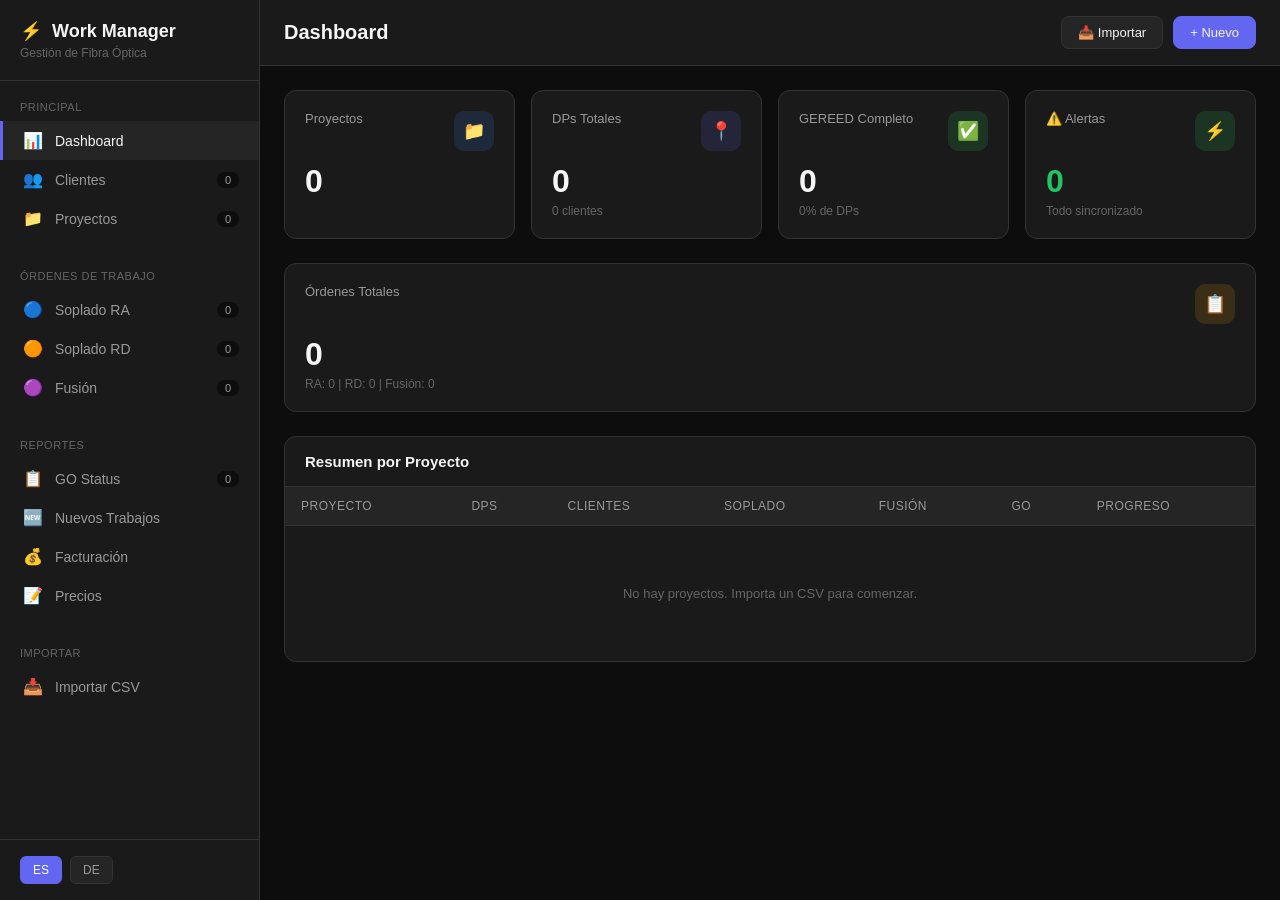
==== commit 12d5c962: "fix: Estado GEREED calculado correctamente como en Win98 - GEREED solo si los 3 están OK (Einblasen " ====
--- a/admin.html
+++ b/admin.html
@@ -363,24 +363,73 @@
     
     function renderDashboard() {
         const projectCodes = getProjectCodes();
-        const totalFertig = clients.filter(c => c.status === 'Fertig').length;
-        const totalDPs = new Set(clients.map(c => c.projectCode + '|' + c.dp)).size;
+        
+        // Build GO status lookup
+        const goByProjDP = {};
+        goStatus.forEach(g => { goByProjDP[(g.projectCode || '') + '|' + g.dp] = g; });
+        
+        // Calculate real GEREED totals
+        let totalGereed = 0;
+        let totalWarnings = 0;
+        const allDPs = new Set();
+        
+        projectCodes.forEach(code => {
+            const dpsSet = new Set([
+                ...clients.filter(c => c.projectCode === code).map(c => c.dp),
+                ...goStatus.filter(g => g.projectCode === code).map(g => g.dp)
+            ].filter(Boolean));
+            
+            dpsSet.forEach(dp => {
+                allDPs.add(code + '|' + dp);
+                const g = goByProjDP[code + '|' + dp];
+                const blowOK = g?.einblasenAPDP?.toUpperCase().includes('GEREED');
+                const spliceAPOK = g?.spleissenAP?.toUpperCase().includes('GEREED');
+                const spliceDPOK = g?.spleisseDPbereit?.toUpperCase().includes('GEREED');
+                const allGO = blowOK && spliceAPOK && spliceDPOK;
+                
+                const hasRD = ordersRD.some(o => o.projectCode === code && o.dp === dp);
+                const hasFusion = ordersFusion.some(o => o.projectCode === code && o.dp === dp);
+                
+                if (allGO) totalGereed++;
+                if ((hasRD && !blowOK) || (hasFusion && !spliceAPOK && !spliceDPOK)) totalWarnings++;
+            });
+        });
         
         let projectRows = projectCodes.map(code => {
             const projClients = clients.filter(c => c.projectCode === code);
-            const dps = new Set(projClients.map(c => c.dp)).size;
-            const fertig = projClients.filter(c => c.status === 'Fertig').length;
-            const progress = projClients.length ? Math.round(fertig / projClients.length * 100) : 0;
+            const dpsSet = new Set([
+                ...projClients.map(c => c.dp),
+                ...goStatus.filter(g => g.projectCode === code).map(g => g.dp)
+            ].filter(Boolean));
+            const dps = dpsSet.size;
+            
             const ra = ordersRA.filter(o => o.projectCode === code).length;
             const rd = ordersRD.filter(o => o.projectCode === code).length;
             const fusion = ordersFusion.filter(o => o.projectCode === code).length;
             
-            // GO status check
-            const goEntries = goStatus.filter(g => g.projectCode === code);
-            const goComplete = goEntries.filter(g => 
-                (g.einblasenAPDP || '').toUpperCase().includes('GEREED') &&
-                ((g.spleissenAP || '').toUpperCase().includes('GEREED') || (g.spleisseDPbereit || '').toUpperCase().includes('GEREED'))
-            ).length;
+            // Calculate GEREED per project
+            let projGereed = 0;
+            let projWarnings = 0;
+            dpsSet.forEach(dp => {
+                const g = goByProjDP[code + '|' + dp];
+                const blowOK = g?.einblasenAPDP?.toUpperCase().includes('GEREED');
+                const spliceAPOK = g?.spleissenAP?.toUpperCase().includes('GEREED');
+                const spliceDPOK = g?.spleisseDPbereit?.toUpperCase().includes('GEREED');
+                const allGO = blowOK && spliceAPOK && spliceDPOK;
+                
+                const hasRD = ordersRD.some(o => o.projectCode === code && o.dp === dp);
+                const hasFusion = ordersFusion.some(o => o.projectCode === code && o.dp === dp);
+                
+                if (allGO) projGereed++;
+                if ((hasRD && !blowOK) || (hasFusion && !spliceAPOK && !spliceDPOK)) projWarnings++;
+            });
+            
+            const progress = dps ? Math.round(projGereed / dps * 100) : 0;
+            const goStatusHtml = projWarnings > 0 
+                ? `<span class="badge badge-red">⚠️ ${projWarnings}</span>`
+                : projGereed === dps && dps > 0 
+                    ? '<span class="badge badge-green">✓</span>'
+                    : `<span class="badge badge-orange">${projGereed}/${dps}</span>`;
             
             return `<tr>
                 <td><strong>${code}</strong></td>
@@ -388,10 +437,10 @@
                 <td>${projClients.length}</td>
                 <td><span class="badge badge-blue">${ra}</span> <span class="badge badge-orange">${rd}</span></td>
                 <td><span class="badge badge-purple">${fusion}</span></td>
-                <td><span class="badge badge-green">${goComplete}/${goEntries.length}</span></td>
+                <td>${goStatusHtml}</td>
                 <td style="min-width:150px">
-                    <div class="progress"><div class="progress-bar green" style="width:${progress}%"></div></div>
-                    <small style="color:var(--text-muted)">${fertig}/${projClients.length} (${progress}%)</small>
+                    <div class="progress"><div class="progress-bar ${progress === 100 ? 'green' : ''}" style="width:${progress}%"></div></div>
+                    <small style="color:var(--text-muted)">${projGereed}/${dps} (${progress}%)</small>
                 </td>
             </tr>`;
         }).join('');
@@ -405,19 +454,26 @@
                     <div class="kpi-value">${projectCodes.length}</div>
                 </div>
                 <div class="kpi-card">
-                    <div class="kpi-header"><span class="kpi-label">Clientes</span><div class="kpi-icon purple">👥</div></div>
-                    <div class="kpi-value">${clients.length}</div>
-                    <div class="kpi-sub">${totalDPs} DPs</div>
+                    <div class="kpi-header"><span class="kpi-label">DPs Totales</span><div class="kpi-icon purple">📍</div></div>
+                    <div class="kpi-value">${allDPs.size}</div>
+                    <div class="kpi-sub">${clients.length} clientes</div>
                 </div>
                 <div class="kpi-card">
-                    <div class="kpi-header"><span class="kpi-label">Fertig</span><div class="kpi-icon green">✅</div></div>
-                    <div class="kpi-value">${totalFertig}</div>
-                    <div class="kpi-sub">${clients.length ? Math.round(totalFertig/clients.length*100) : 0}%</div>
+                    <div class="kpi-header"><span class="kpi-label">GEREED Completo</span><div class="kpi-icon green">✅</div></div>
+                    <div class="kpi-value">${totalGereed}</div>
+                    <div class="kpi-sub">${allDPs.size ? Math.round(totalGereed/allDPs.size*100) : 0}% de DPs</div>
                 </div>
                 <div class="kpi-card">
-                    <div class="kpi-header"><span class="kpi-label">Órdenes</span><div class="kpi-icon orange">📋</div></div>
+                    <div class="kpi-header"><span class="kpi-label">⚠️ Alertas</span><div class="kpi-icon ${totalWarnings > 0 ? 'red' : 'green'}">⚡</div></div>
+                    <div class="kpi-value" style="color:${totalWarnings > 0 ? 'var(--danger)' : 'var(--success)'}">${totalWarnings}</div>
+                    <div class="kpi-sub">${totalWarnings > 0 ? 'Trabajo sin GEREED' : 'Todo sincronizado'}</div>
+                </div>
+            </div>
+            <div class="kpi-grid" style="margin-bottom:24px">
+                <div class="kpi-card">
+                    <div class="kpi-header"><span class="kpi-label">Órdenes Totales</span><div class="kpi-icon orange">📋</div></div>
                     <div class="kpi-value">${ordersRA.length + ordersRD.length + ordersFusion.length}</div>
-                    <div class="kpi-sub">RA: ${ordersRA.length} | RD: ${ordersRD.length} | F: ${ordersFusion.length}</div>
+                    <div class="kpi-sub">RA: ${ordersRA.length} | RD: ${ordersRD.length} | Fusión: ${ordersFusion.length}</div>
                 </div>
             </div>
             <div class="card">
@@ -498,14 +554,69 @@
     
     function renderProjects() {
         const projectCodes = getProjectCodes();
+        
+        // Build GO status lookup
+        const goByProjDP = {};
+        goStatus.forEach(g => { goByProjDP[(g.projectCode || '') + '|' + g.dp] = g; });
+        
         const rows = projectCodes.map(code => {
             const proj = projects.find(p => p.code === code) || {};
             const projClients = clients.filter(c => c.projectCode === code);
-            const dps = new Set(projClients.map(c => c.dp)).size;
-            const fertig = projClients.filter(c => c.status === 'Fertig').length;
-            const progress = projClients.length ? Math.round(fertig / projClients.length * 100) : 0;
-            const status = proj.status || 'active';
-            const statusHtml = { 'active': '<span class="badge badge-green">Activo</span>', 'paused': '<span class="badge badge-orange">Pausado</span>', 'completed': '<span class="badge badge-blue">Completado</span>', 'cancelled': '<span class="badge badge-red">Cancelado</span>' }[status] || '';
+            const dpsSet = new Set([
+                ...projClients.map(c => c.dp),
+                ...goStatus.filter(g => g.projectCode === code).map(g => g.dp)
+            ].filter(Boolean));
+            const dps = dpsSet.size;
+            
+            // Calculate real GEREED status per DP
+            let totalGereed = 0;
+            let totalParcial = 0;
+            let totalFaltaGO = 0;
+            let warnings = [];
+            
+            dpsSet.forEach(dp => {
+                const g = goByProjDP[code + '|' + dp];
+                const blowOK = g?.einblasenAPDP?.toUpperCase().includes('GEREED');
+                const spliceAPOK = g?.spleissenAP?.toUpperCase().includes('GEREED');
+                const spliceDPOK = g?.spleisseDPbereit?.toUpperCase().includes('GEREED');
+                
+                const hasRD = ordersRD.some(o => o.projectCode === code && (typeof normalizeDP === 'function' ? normalizeDP(o.dp) === normalizeDP(dp) : o.dp === dp));
+                const hasFusion = ordersFusion.some(o => o.projectCode === code && (typeof normalizeDP === 'function' ? normalizeDP(o.dp) === normalizeDP(dp) : o.dp === dp));
+                
+                const allGO = blowOK && spliceAPOK && spliceDPOK;
+                const anyGO = blowOK || spliceAPOK || spliceDPOK;
+                
+                if (allGO) {
+                    totalGereed++;
+                } else if (anyGO) {
+                    totalParcial++;
+                    // Check for warnings
+                    if (hasRD && !blowOK) warnings.push(`${dp}: Soplado sin GEREED`);
+                    if (hasFusion && !spliceAPOK && !spliceDPOK) warnings.push(`${dp}: Fusión sin GEREED`);
+                } else if (hasRD || hasFusion) {
+                    totalFaltaGO++;
+                    if (hasRD) warnings.push(`${dp}: Soplado hecho, falta GO`);
+                    if (hasFusion) warnings.push(`${dp}: Fusión hecha, falta GO`);
+                }
+            });
+            
+            // Status based on GO, not just client field
+            const fertigReal = totalGereed;
+            const progressReal = dps ? Math.round(totalGereed / dps * 100) : 0;
+            
+            // Project status badge
+            let goStatusHtml;
+            if (warnings.length > 0) {
+                goStatusHtml = `<span class="badge badge-red" title="${warnings.slice(0,3).join('\n')}">⚠️ ${warnings.length} alertas</span>`;
+            } else if (totalGereed === dps && dps > 0) {
+                goStatusHtml = '<span class="badge badge-green">✓ Completo</span>';
+            } else if (totalParcial > 0) {
+                goStatusHtml = `<span class="badge badge-orange">Parcial (${totalParcial})</span>`;
+            } else if (totalFaltaGO > 0) {
+                goStatusHtml = `<span class="badge badge-red">Falta GO (${totalFaltaGO})</span>`;
+            } else {
+                goStatusHtml = '<span class="badge badge-gray">Pendiente</span>';
+            }
             
             return `<tr>
                 <td><strong>${code}</strong></td>
@@ -513,9 +624,9 @@
                 <td>${proj.client || '-'}</td>
                 <td>${dps}</td>
                 <td>${projClients.length}</td>
-                <td>${fertig}</td>
-                <td style="min-width:120px"><div class="progress"><div class="progress-bar green" style="width:${progress}%"></div></div><small style="color:var(--text-muted)">${progress}%</small></td>
-                <td>${statusHtml}</td>
+                <td style="color:${fertigReal === dps && dps > 0 ? 'var(--success)' : 'inherit'}">${fertigReal}/${dps}</td>
+                <td style="min-width:120px"><div class="progress"><div class="progress-bar ${progressReal === 100 ? 'green' : ''}" style="width:${progressReal}%"></div></div><small style="color:var(--text-muted)">${progressReal}%</small></td>
+                <td>${goStatusHtml}</td>
                 <td class="actions">
                     <button class="action-btn" onclick="editProjectAdmin('${code}')">✏️</button>
                     <button class="action-btn danger" onclick="deleteProjectAdmin('${code}')">🗑️</button>
@@ -530,7 +641,7 @@
                     <button class="btn btn-sm" onclick="openProjectModalAdmin()">+ Nuevo Proyecto</button>
                 </div>
                 <div class="card-body"><div class="table-container"><table>
-                    <thead><tr><th>Código</th><th>Nombre</th><th>Cliente</th><th>DPs</th><th>Clientes</th><th>Fertig</th><th>Progreso</th><th>Estado</th><th>Acciones</th></tr></thead>
+                    <thead><tr><th>Código</th><th>Nombre</th><th>Cliente</th><th>DPs</th><th>Clientes</th><th>GEREED</th><th>Progreso</th><th>Estado GO</th><th>Acciones</th></tr></thead>
                     <tbody>${rows}</tbody>
                 </table></div></div>
             </div>
